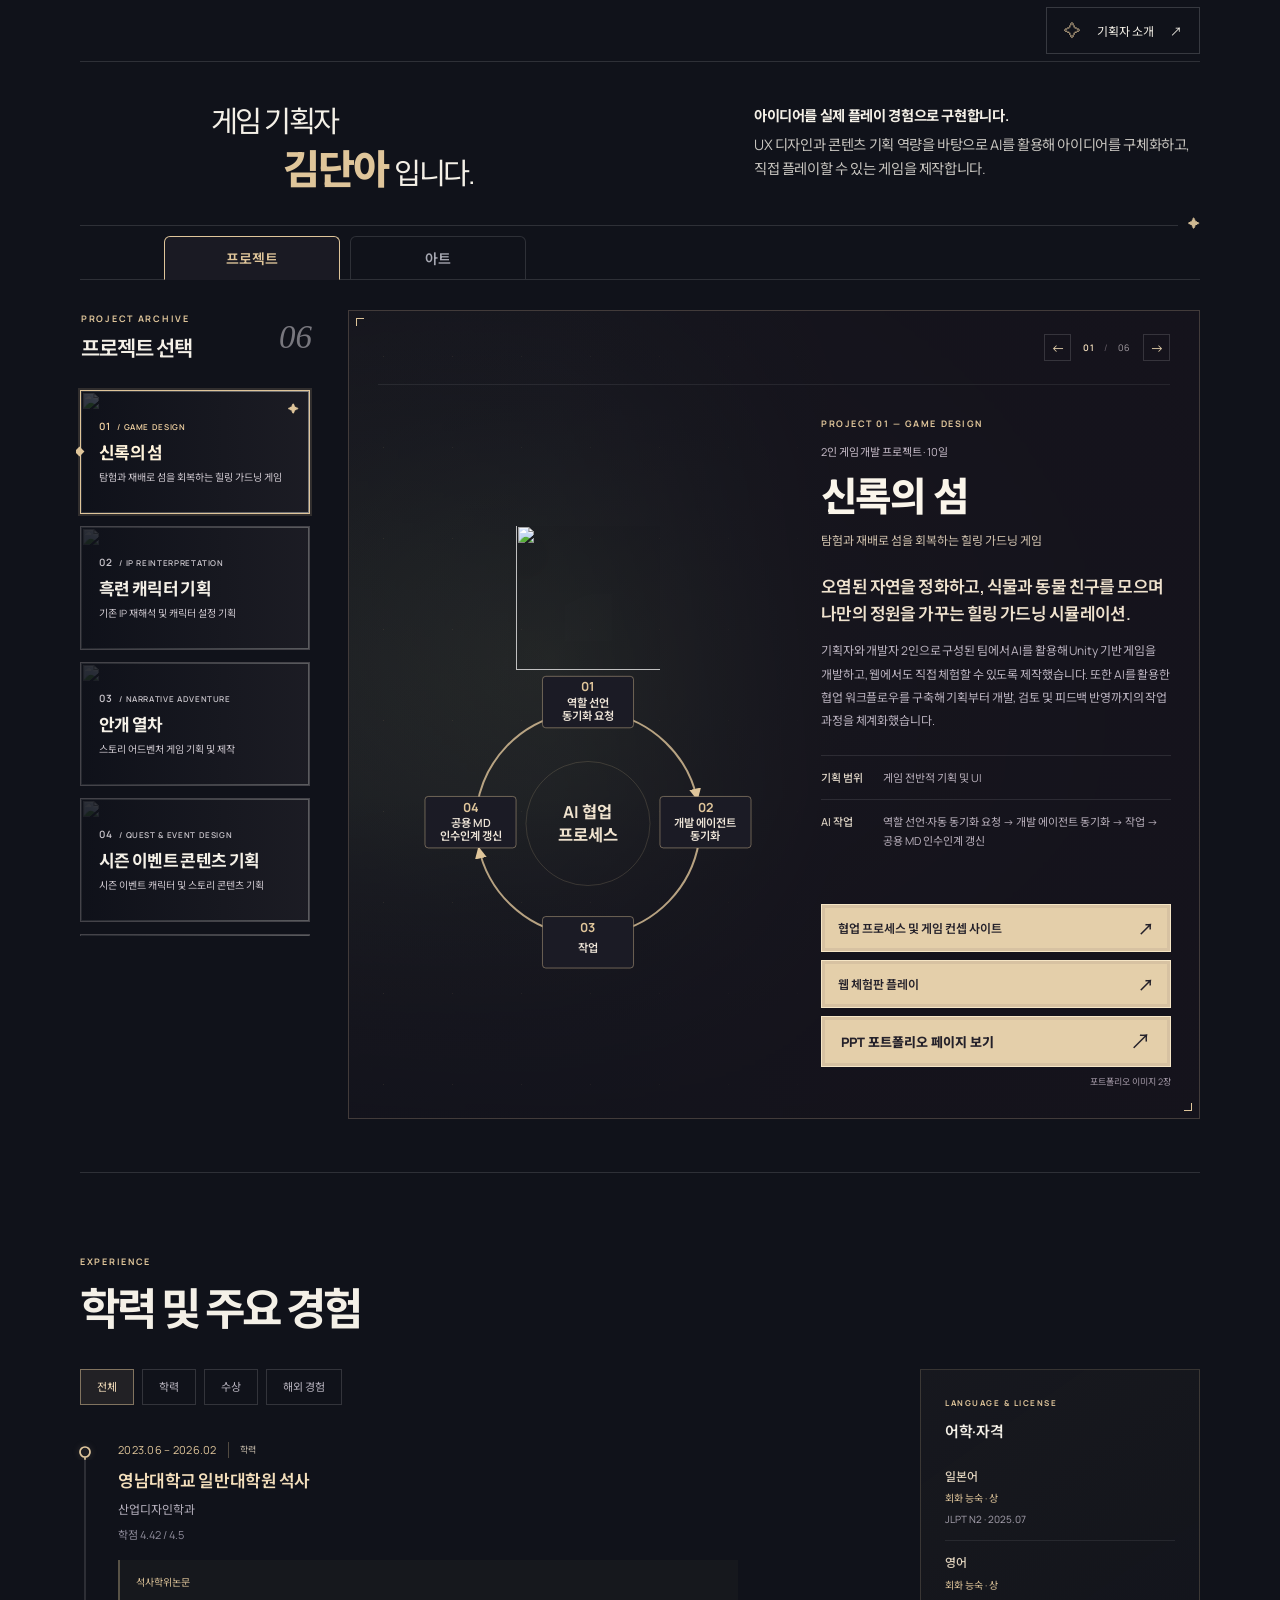
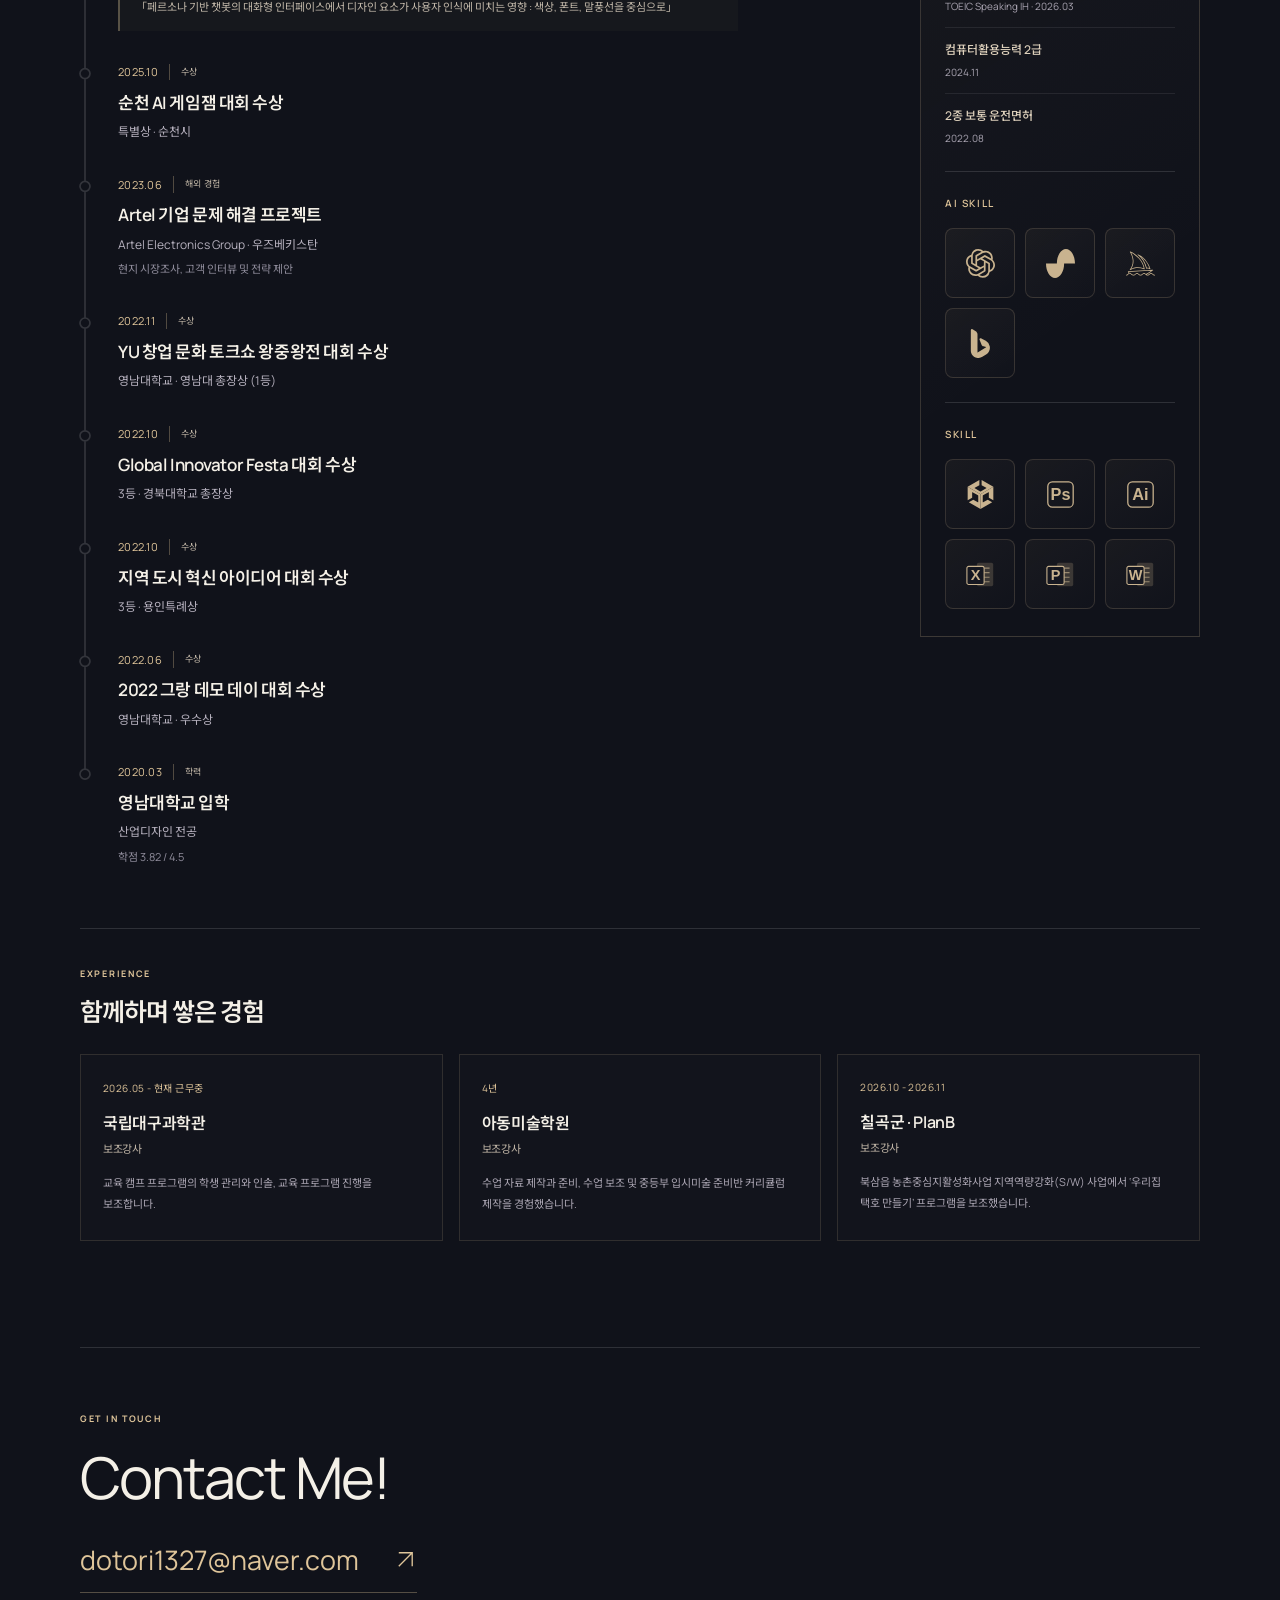
==== index.html @ 37611b97 "Remove current illustrations 27 and 33" ====
<!doctype html>
<html lang="ko">
<head>
  <meta charset="utf-8">
  <meta name="viewport" content="width=device-width, initial-scale=1">
  <meta name="theme-color" content="#10121a">
  <meta name="description" content="아이디어를 실제 플레이 경험으로 구현합니다. UX 디자인과 콘텐츠 기획 역량을 바탕으로 AI를 활용해 아이디어를 구체화하고, 직접 플레이할 수 있는 게임을 제작합니다.">
  <title>김단아 · 게임 기획자 포트폴리오</title>
  <link rel="stylesheet" href="style.css?v=20261102-r151">
  <link rel="stylesheet" href="start.css?v=20261121-intro-cleanup">
  <link rel="stylesheet" href="portfolio-pages.css?v=20261102-r152">
  <script src="projects.js?v=20261124-collab-concept-label" defer></script>
  <script src="layout-core.js?v=20261121-intro-cleanup" defer></script>
  <script defer src="https://cloud.umami.is/script.js" data-website-id="6491b98f-eac5-47f5-8e5c-f50f919a721c"></script>
  <script src="app.js?v=20261124-four-step-sync-r2" defer></script>
  <style>
/* A brief greeting; the portfolio remains available without a start step. */
.portfolio-greeting {
  position: fixed;
  inset: 0;
  z-index: 100;
  display: grid;
  place-items: center;
  padding: 24px;
  color: #f4eee3;
  background: radial-gradient(ellipse at center, #262029 0%, #0d1019 70%);
  pointer-events: none;
  animation: greeting-dismiss 900ms ease-in-out both;
}
.portfolio-greeting p {
  margin: 0;
  text-align: center;
  font-size: clamp(25px, 4.2vw, 56px);
  line-height: 1.5;
  letter-spacing: -.055em;
  animation: greeting-arrive 180ms ease-out both;
}
.portfolio-greeting strong { color: var(--gold, #ddc298); font-weight: 800; }
.portfolio-greeting .greeting-role { display: block; font-size: .65em; }
@keyframes greeting-arrive {
  from { opacity: 0; transform: translateY(6px); }
  to { opacity: 1; transform: translateY(0); }
}
@keyframes greeting-dismiss {
  0%, 65% { opacity: 1; visibility: visible; }
  100% { opacity: 0; visibility: hidden; }
}
@media (prefers-reduced-motion: reduce) {
  .portfolio-greeting { display: none; }
}

/* Journey: scoped timeline below the project selection. */
.journey{padding:82px 0 72px;border-top:1px solid var(--line);margin-top:28px;scroll-margin-top:28px}
.journey-heading{display:flex;align-items:flex-end;justify-content:space-between;gap:24px;margin-bottom:32px}
.journey-heading h2{font-size:clamp(30px,3.5vw,44px);letter-spacing:-.06em;line-height:1.3;margin:12px 0 0;font-weight:700}
.journey-heading>p{font-size:12px;line-height:1.9;color:var(--muted);margin:0;word-break:keep-all}
.journey-layout{display:grid;grid-template-columns:minmax(0,1fr) 280px;gap:64px;align-items:start}
.journey-filters{display:flex;flex-wrap:wrap;gap:8px;padding:0;border:0;margin:0 0 35px}
.journey-filters label{position:relative;cursor:pointer;display:flex}
.journey-filters input{position:absolute;opacity:0;width:1px;height:1px}
.journey-filters span{display:block;padding:9px 16px;border:1px solid #ffffff25;color:#b9b5c0;font-size:11px;line-height:1.5;transition:background .2s,border-color .2s}
.journey-filters input:checked+span{color:#f5dfbc;background:#dfc59a15;border-color:#dfc59a80}
.journey-filters input:focus-visible+span{outline:2px solid var(--gold);outline-offset:4px}
.journey-filters label:hover span{border-color:var(--gold)}
.journey-list{list-style:none;margin:0;padding:0 0 0 25px;position:relative}
.journey-list:before,.journey-list:after{content:"";position:absolute;left:4px;top:var(--journey-start,12px);width:2px;pointer-events:none}
.journey-list:before{height:var(--journey-track,calc(100% - 32px));background:#ffffff19}
.journey-list:after{height:var(--journey-progress,0px);max-height:var(--journey-track,100%);background:var(--gold);box-shadow:0 0 10px #dfc59a45}
.journey-list:not(.journey-animated):after{display:none}
.journey-item{position:relative;padding:0 0 31px 13px;margin:0}
.journey-item:before{content:"";position:absolute;left:-25px;top:7px;width:10px;height:10px;border:1px solid #66636b;background:var(--bg);border-radius:50%;box-shadow:0 0 0 5px var(--bg);z-index:1;transition:background .2s,border-color .2s,box-shadow .2s}
.journey-item.is-reached:before{border-color:var(--gold);background:var(--gold);box-shadow:0 0 0 5px var(--bg),0 0 18px #dfc59a55}
.journey-item:last-child{padding-bottom:0}
.journey-meta{display:flex;align-items:center;gap:11px;color:var(--gold);font-size:11px;line-height:1.8;letter-spacing:.025em}
.journey-kind{font-size:9px;border-left:1px solid #dfc59a50;padding-left:11px;color:#c4b9a9;white-space:nowrap}
.journey-item h3{font-size:17px;line-height:1.6;letter-spacing:-.025em;font-weight:600;margin:7px 0 5px;color:var(--paper);word-break:keep-all}
.journey-item p{font-size:12px;line-height:1.9;color:#b6b1be;margin:0;word-break:keep-all}
.journey-item .journey-note{font-size:11px;color:#8f8c9b;margin-top:3px}
.journey:has(input[value="education"]:checked) .journey-item:not([data-kind="education"]),
.journey:has(input[value="award"]:checked) .journey-item:not([data-kind="award"]),
.journey:has(input[value="experience"]:checked) .journey-item:not([data-kind="experience"]){display:none}
.journey-aside{border:1px solid #dfc59a30;background:linear-gradient(145deg,#dfc59a09,transparent 65%);padding:27px 24px}
.journey-aside h3{font-size:15px;font-weight:600;letter-spacing:-.025em;margin:0 0 13px}
.journey-aside p{color:#aaa5b2;font-size:11px;line-height:1.9;word-break:keep-all;margin:0 0 18px}
.journey-aside section+section{border-top:1px solid var(--line);padding-top:24px;margin-top:24px}
.journey-tools{display:flex;flex-wrap:wrap;gap:7px;list-style:none;padding:0;margin:0}
.journey-tools li{font-size:10px;line-height:1.5;border:1px solid #ffffff20;padding:6px 9px;color:#d4c8b7;background:#ffffff03}
.journey-aside .eyebrow{font-size:8px;margin-bottom:12px}
@media(max-width:1100px){.journey-layout{gap:32px;grid-template-columns:minmax(0,1fr) 240px}.journey-aside{padding:24px 20px}}
@media(max-width:780px){.journey{padding:48px 0;margin-top:20px}.journey-heading{display:block;margin-bottom:25px}.journey-heading>p{margin-top:15px;font-size:11px}.journey-layout{grid-template-columns:1fr;gap:35px}.journey-filters{gap:6px;margin-bottom:30px}.journey-filters span{padding:8px 11px;font-size:10px}.journey-item{padding-bottom:28px;padding-left:8px}.journey-item h3{font-size:15px}.journey-meta{font-size:10px}.journey-item p{font-size:11px}.journey-aside{padding:24px}.journey-heading h2{font-size:32px}}
.journey-qualifications{margin:0}
.journey-qualifications>div{padding:12px 0;border-bottom:1px solid #ffffff14}
.journey-qualifications>div:last-child{border-bottom:0;padding-bottom:0}
.journey-qualifications dt{font-size:12px;font-weight:500;color:#ded1bc;line-height:1.7}
.journey-qualifications dd{margin:4px 0 0;color:#aaa5b2;font-size:10px;line-height:1.7}

/* A single SVG rail carries both the line and milestone rings. */
.journey-list::before,.journey-list::after,.journey-item::before{display:none}
.journey-rail{position:absolute;left:-3px;top:0;width:16px;overflow:visible;pointer-events:none}
.journey-rail path{fill:none;stroke-width:1.7;stroke-linecap:round;stroke-linejoin:round}
.journey-rail .rail-track{stroke:#ffffff25}
.journey-rail .rail-fill{stroke:var(--gold);filter:drop-shadow(0 0 3px #dfc59a45)}
.journey-item h3{transition:color .25s}
.journey-item.is-reached h3{color:#f4dfbc}
.journey-item .journey-thesis{margin-top:14px;padding:13px 16px;border-left:2px solid #dfc59a55;background:#dfc59a07;font-size:11px;line-height:1.9;color:#c0b6a8;max-width:620px}
.journey-thesis>span{display:block;font-size:10px;color:var(--gold);margin-bottom:5px}
.journey-qualifications dt>span{display:block;font-size:10px;color:var(--gold);font-weight:400;margin-top:3px}
.work-experience{border-top:1px solid var(--line);margin-top:60px;padding-top:38px}
.work-experience>header h2{font-size:25px;font-weight:600;letter-spacing:-.04em;margin:12px 0 25px}
.work-experience-grid{display:grid;grid-template-columns:repeat(3,minmax(0,1fr));gap:16px}
.work-experience-grid article{border:1px solid #dfc59a25;background:#ffffff02;padding:25px 22px}
.work-experience-grid .work-period{font-size:10px;color:var(--gold);margin:0 0 15px;letter-spacing:.04em}
.work-experience-grid h3{font-size:16px;margin:0 0 14px;line-height:1.7;font-weight:600;letter-spacing:-.02em}
.work-experience-grid h3>span{display:block;font-size:11px;color:#bfb4a5;font-weight:400;margin-top:3px}
.work-experience-grid article>p:last-child{font-size:11px;color:#aaa5b2;line-height:1.9;word-break:keep-all;margin-bottom:0}
@media(max-width:780px){.work-experience{margin-top:38px;padding-top:30px}.work-experience-grid{grid-template-columns:1fr}.work-experience-grid article{padding:23px}.journey-item .journey-thesis{padding:11px 13px;font-size:10px}}

/* Tool emblems use the portfolio's muted gold palette. */
.journey-aside .tool-section h3{font-size:10px;letter-spacing:.16em;color:var(--gold);font-weight:600;margin:0 0 18px}
.tool-icons{display:grid;grid-template-columns:repeat(3,minmax(0,1fr));gap:10px;list-style:none;margin:0;padding:0}
.tool-icon{position:relative;display:flex;align-items:center;justify-content:center;aspect-ratio:1;min-width:0;border:1px solid #dfc59a2b;background:linear-gradient(145deg,#dfc59a0c,#ffffff02);border-radius:8px;color:#c9b38f;transition:color .2s,border-color .2s,background .2s,transform .2s}
.tool-icon>svg{display:block;width:29px;height:29px;flex:none}
.tool-icon:hover,.tool-icon:focus-visible{color:#f5dfbc;border-color:#dfc59a80;background:#dfc59a12;transform:translateY(-2px)}
.tool-icon:focus-visible{outline:2px solid var(--gold);outline-offset:3px}
.tool-tooltip{position:absolute;bottom:calc(100% + 8px);left:50%;transform:translateX(-50%);padding:6px 9px;border:1px solid #dfc59a45;background:#171922;color:#f5dfbc;font-size:10px;line-height:1.4;white-space:nowrap;opacity:0;visibility:hidden;pointer-events:none;z-index:3;transition:opacity .15s}
.tool-icon:hover .tool-tooltip,.tool-icon:focus-visible .tool-tooltip{opacity:1;visibility:visible}
@media(max-width:780px){.tool-icons{grid-template-columns:repeat(6,minmax(0,1fr));gap:8px}.tool-icon>svg{width:26px;height:26px}}
@media(max-width:420px){.tool-icons{grid-template-columns:repeat(3,minmax(0,1fr))}.tool-icon{aspect-ratio:auto;min-height:58px}}
@media(prefers-reduced-motion:reduce){.tool-icon{transition:none}.tool-icon:hover,.tool-icon:focus-visible{transform:none}}

.topbar {
  height: 62px;
  justify-content: flex-end;
}

.designer-intro {
  grid-template-columns: repeat(2, minmax(0, 1fr));
  align-items: start;
  gap: 54px clamp(20px, 2.5vw, 35px);
  margin-block: 10px;
  padding-inline: 0;
}

.dana-concept {
  grid-column: 1;
  grid-row: 1;
  align-self: center;
  min-width: 0;
  margin-inline-start: 24%;
}

.dana-final {
  margin: 0;
  font-size: clamp(29px, 3.15vw, 42px);
  font-weight: 400;
  line-height: 1.2;
  letter-spacing: -.055em;
}

.dana-final .dana-role,
.dana-final .dana-ending {
  font-size: .73em;
}

.dana-final .dana-role {
  display: block;
}

.dana-final .dana-name-line {
  display: block;
  margin: .14em 0 0 1.8em;
  white-space: nowrap;
}

.dana-final strong {
  margin-inline-end: .16em;
  color: var(--gold);
  font-weight: 800;
}

.dana-story {
  grid-column: 2;
  grid-row: 1;
  min-width: 0;
  margin-inline-start: 18%;
}

.dana-paragraph {
  font-size: clamp(13px, 1.12vw, 15px);
  line-height: 1.63;
  letter-spacing: -.025em;
  word-break: keep-all;
  overflow-wrap: break-word;
}

.dana-story .dana-sentence {
  margin: 0;
  color: rgba(244, 240, 231, .8);
}

@media (max-width: 780px) {
  .topbar { height: 64px; }
  .designer-intro { grid-template-columns: minmax(0, 1fr); row-gap: 22px; }
  .dana-concept { margin-inline: 5%; }
  .dana-final .dana-name-line { margin-inline-start: 1.45em; }
  .dana-story { grid-column: 1; grid-row: 2; margin-inline: 5%; padding-top: 0; }
}



.dana-story .dana-lead { margin-bottom: 6px; color: var(--paper); font-weight: 700; }

.contact-section{margin-top:34px;padding:64px 0 70px;border-top:1px solid var(--line)}
.contact-section h2{font-family:'Manrope',sans-serif;font-size:clamp(34px,4.5vw,64px);font-weight:400;letter-spacing:-.035em;line-height:1.3;margin:15px 0 25px}
.contact-email{display:inline-flex;align-items:center;gap:35px;max-width:100%;color:var(--gold);font-family:'Manrope',sans-serif;font-size:clamp(17px,2.1vw,27px);line-height:1.5;padding:0 0 12px;border-bottom:1px solid #dfc59a55;transition:color .2s,border-color .2s}
.contact-email>span{overflow-wrap:anywhere}
.contact-email svg{flex:none;width:23px;height:23px;fill:none;stroke:currentColor;stroke-width:1.4;transition:transform .2s}
.contact-email:hover{color:#fff0d0;border-color:#dfc59a}
.contact-email:hover svg{transform:translate(3px,-3px)}
@media(max-width:780px){.contact-section{padding:44px 0 50px;margin-top:24px}.contact-section h2{margin-bottom:21px}.contact-email{gap:20px}.contact-email svg{width:20px;height:20px}}
@media(prefers-reduced-motion:reduce){.contact-email,.contact-email svg{transition:none}.contact-email:hover svg{transform:none}}

</style>
  <style>
.portfolio-view-tabs {
  position: relative;
  display: flex;
  align-items: flex-end;
  gap: 10px;
  padding-inline: clamp(0px, 6.6vw, 84px);
  border-bottom: 1px solid var(--line);
}
.portfolio-view-tabs button {
  min-width: clamp(104px, 15vw, 176px);
  min-height: 44px;
  margin-bottom: -1px;
  padding: 10px 20px;
  border: 1px solid var(--line);
  border-radius: 6px 6px 0 0;
  background: #10121a;
  color: var(--muted);
  font-size: 14px;
  font-weight: 600;
}
.portfolio-view-tabs button:hover { color: var(--paper); border-color: #dfc59a80; }
.portfolio-view-tabs button[aria-selected="true"] {
  background: #1a1a23;
  border-color: var(--gold);
  border-bottom-color: #1a1a23;
  color: var(--gold);
}
#art-view[hidden], #project-view[hidden] { display: none; }
.portfolio-art-view { padding: 28px 0 25px; }
.portfolio-art-heading { display: flex; flex-wrap: wrap; gap: 8px 18px; align-items: flex-end; justify-content: space-between; margin: 0 0 20px; }
.portfolio-art-heading h2 { font-size: clamp(22px, 2.5vw, 32px); margin: 7px 0 0; letter-spacing: -.04em; }
.portfolio-art-heading p { margin: 0; color: var(--muted); font-size: 12px; }
.portfolio-art-heading .portfolio-art-note { margin-top: 8px; }
.portfolio-art-grid { display: grid; grid-template-columns: repeat(4, minmax(0, 1fr)); gap: 14px; }
.portfolio-art-item { display: grid; gap: 0; min-width: 0; padding: 0; background: transparent; border: 1px solid var(--line); text-align: left; }
.portfolio-art-item:hover { border-color: var(--gold); }
.portfolio-art-item img { display: block; width: 100%; aspect-ratio: 4 / 5; object-fit: contain; mask: var(--art-mask, none) center / contain no-repeat; }
.portfolio-art-item > span { display: flex; background: #181921; justify-content: space-between; padding: 11px 14px; font-size: 13px; }
.portfolio-art-item > span span { color: var(--gold); }
#portfolio-art-dialog { box-sizing: border-box; width: min(980px, calc(100% - 32px)); max-height: 92dvh; padding: 16px; margin: auto; border: 1px solid var(--gold); background: var(--bg); color: var(--paper); }
#portfolio-art-dialog::backdrop { background: #080910d9; }
#portfolio-art-dialog header { display: flex; justify-content: space-between; align-items: center; gap: 12px; margin-bottom: 12px; }
#portfolio-art-dialog h2 { margin: 0; font-size: 18px; }
#portfolio-art-dialog button { border: 1px solid var(--line); background: transparent; width: 44px; height: 44px; }
#portfolio-art-dialog img { display: block; width: 100%; max-height: 73dvh; object-fit: contain; mask: var(--art-mask, none) center / contain no-repeat; }
#portfolio-art-dialog.art-dialog-tall { padding: 0; }
#portfolio-art-dialog.art-dialog-tall header { position: sticky; top: 0; margin: 0; padding: 8px 16px; background: var(--bg); }
#portfolio-art-dialog.art-dialog-tall img { max-height: none; height: auto; }
@media (min-width: 641px) and (max-width: 900px) {
  .portfolio-art-grid { grid-template-columns: repeat(3, minmax(0, 1fr)); }
}
@media (max-width: 640px) {
  .portfolio-view-tabs { padding-inline: 0; }
  .portfolio-art-grid { grid-template-columns: repeat(2, minmax(0, 1fr)); gap: 10px; }
}
  </style>
</head>
<body>
  <div class="portfolio-greeting" aria-hidden="true"><p><span class="greeting-role">게임 기획자</span><strong>김단아</strong>입니다.</p></div>
  <a class="skip" href="#project-title">프로젝트 소개로 바로가기</a>
  <div class="shell">
    <header class="topbar">
      <div class="header-actions"><button class="profile-button" id="open-profile"><span class="profile-icon" aria-hidden="true">✧</span> 기획자 소개 <span aria-hidden="true">↗</span></button></div>
    </header>
    <main id="portfolio-main">
      <section class="designer-intro" aria-labelledby="designer-intro-title">
        <div class="dana-concept">
          <h1 class="dana-final" id="designer-intro-title" tabindex="-1">
            <span class="dana-role">게임 기획자</span>
            <span class="dana-name-line"><strong>김단아</strong><span class="dana-ending">입니다.</span></span>
          </h1>
        </div>
        <div class="dana-story" aria-label="기획자로서의 소개">
          <div class="dana-paragraph">
            <p class="dana-sentence dana-lead">아이디어를 실제 플레이 경험으로 구현합니다.</p>
            <p class="dana-sentence">UX 디자인과 콘텐츠 기획 역량을 바탕으로 AI를 활용해 아이디어를 구체화하고, 직접 플레이할 수 있는 게임을 제작합니다.</p>
          </div>
        </div>
      </section>

      <div class="portfolio-view-tabs" role="tablist" aria-label="포트폴리오 작업">
        <button type="button" role="tab" id="project-view-tab" aria-controls="project-view" aria-selected="true">프로젝트</button>
        <button type="button" role="tab" id="art-view-tab" aria-controls="art-view" aria-selected="false" tabindex="-1">아트</button>
      </div>
      <div id="project-view" role="tabpanel" aria-labelledby="project-view-tab">
      <section class="selection-screen" aria-labelledby="archive-heading">
      <aside class="archive" aria-labelledby="archive-heading">
        <div class="archive-heading"><div><span class="eyebrow">PROJECT ARCHIVE</span><h2 id="archive-heading">프로젝트 선택</h2></div><span class="archive-count">06</span></div>
        <div class="project-list" id="project-list" role="group" aria-label="프로젝트 6개"></div>
      </aside>
      <section class="stage" aria-labelledby="project-title">
        <div class="stage-background" id="stage-background" aria-hidden="true"></div>
        <div class="stage-grid" aria-hidden="true"></div>
        <div class="stage-top"><div class="project-pagination"><button id="previous-project" aria-label="이전 프로젝트">←</button><span><strong id="current-number">01</strong> <b>/</b> 06</span><button id="next-project" aria-label="다음 프로젝트">→</button></div></div>
        <div id="project-display" class="project-display"></div>
      </section>
      </section>

      </div>
      <section class="portfolio-art-view" id="art-view" role="tabpanel" aria-labelledby="art-view-tab" hidden>
        <header class="portfolio-art-heading">
          <div><span class="eyebrow">ART GALLERY</span><h2>아트 갤러리</h2><p class="portfolio-art-note">아트 갤러리에 수록된 작품은 AI를 사용하지 않고 제작했습니다.</p></div>
        </header>
        <div class="portfolio-art-grid">
          <button type="button" class="portfolio-art-item" aria-haspopup="dialog" data-full="assets/art-gallery/03.webp">
            <img src="assets/art-gallery/03-thumb.webp" alt="" loading="lazy" decoding="async">
            <span>일러스트 01 <span aria-hidden="true">↗</span></span>
          </button>
          <button type="button" class="portfolio-art-item" aria-haspopup="dialog" data-full="assets/art-gallery/05.webp">
            <img src="assets/art-gallery/05-thumb.webp" alt="" loading="lazy" decoding="async">
            <span>일러스트 02 <span aria-hidden="true">↗</span></span>
          </button>
          <button type="button" class="portfolio-art-item" aria-haspopup="dialog" data-full="assets/art-gallery/11.webp">
            <img src="assets/art-gallery/11-thumb.webp" alt="" loading="lazy" decoding="async">
            <span>일러스트 03 <span aria-hidden="true">↗</span></span>
          </button>
          <button type="button" class="portfolio-art-item" aria-haspopup="dialog" data-full="assets/art-gallery/06.webp">
            <img src="assets/art-gallery/06-thumb.webp" alt="" loading="lazy" decoding="async">
            <span>일러스트 04 <span aria-hidden="true">↗</span></span>
          </button>
          <button type="button" class="portfolio-art-item" aria-haspopup="dialog" data-full="assets/art-gallery/49.webp">
            <img src="assets/art-gallery/49-thumb.webp" alt="" loading="lazy" decoding="async">
            <span>일러스트 05 <span aria-hidden="true">↗</span></span>
          </button>
          <button type="button" class="portfolio-art-item" aria-haspopup="dialog" data-full="assets/art-gallery/55-textless.svg">
            <img src="assets/art-gallery/55-thumb-textless.svg" alt="" loading="lazy" decoding="async">
            <span>일러스트 06 <span aria-hidden="true">↗</span></span>
          </button>
          <button type="button" class="portfolio-art-item" aria-haspopup="dialog" data-full="assets/art-gallery/68.webp">
            <img src="assets/art-gallery/68-thumb.webp" alt="" loading="lazy" decoding="async">
            <span>일러스트 07 <span aria-hidden="true">↗</span></span>
          </button>
          <button type="button" class="portfolio-art-item" aria-haspopup="dialog" data-full="assets/art-gallery/satisfied-duck.webp">
            <img src="assets/art-gallery/satisfied-duck-thumb.webp" alt="" loading="lazy" decoding="async">
            <span>일러스트 08 <span aria-hidden="true">↗</span></span>
          </button>
          <button type="button" class="portfolio-art-item" aria-haspopup="dialog" data-full="assets/art-gallery/02.webp">
            <img src="assets/art-gallery/02-thumb.webp" alt="" loading="lazy" decoding="async">
            <span>일러스트 09 <span aria-hidden="true">↗</span></span>
          </button>
          <button type="button" class="portfolio-art-item" aria-haspopup="dialog" data-full="assets/art-gallery/09.webp">
            <img src="assets/art-gallery/09-thumb.webp" alt="" loading="lazy" decoding="async">
            <span>일러스트 10 <span aria-hidden="true">↗</span></span>
          </button>
          <button type="button" class="portfolio-art-item" aria-haspopup="dialog" data-full="assets/art-gallery/29.webp">
            <img src="assets/art-gallery/29-thumb.webp" alt="" loading="lazy" decoding="async">
            <span>일러스트 11 <span aria-hidden="true">↗</span></span>
          </button>
          <button type="button" class="portfolio-art-item" aria-haspopup="dialog" data-full="assets/art-gallery/85.webp">
            <img src="assets/art-gallery/85-thumb.webp" alt="" loading="lazy" decoding="async">
            <span>일러스트 12 <span aria-hidden="true">↗</span></span>
          </button>
          <button type="button" class="portfolio-art-item" aria-haspopup="dialog" data-full="assets/art-gallery/23.webp" style="--art-mask: url(assets/art-gallery/23-mask.png)">
            <img src="assets/art-gallery/23-thumb.webp" alt="" loading="lazy" decoding="async">
            <span>일러스트 13 <span aria-hidden="true">↗</span></span>
          </button>
          <button type="button" class="portfolio-art-item" aria-haspopup="dialog" data-full="assets/art-gallery/28.webp" style="--art-mask: url(assets/art-gallery/28-mask.png)">
            <img src="assets/art-gallery/28-thumb.webp" alt="" loading="lazy" decoding="async">
            <span>일러스트 14 <span aria-hidden="true">↗</span></span>
          </button>
          <button type="button" class="portfolio-art-item" aria-haspopup="dialog" data-full="assets/art-gallery/25.webp" style="--art-mask: url(assets/art-gallery/25-mask.png)">
            <img src="assets/art-gallery/25-thumb.webp" alt="" loading="lazy" decoding="async">
            <span>일러스트 15 <span aria-hidden="true">↗</span></span>
          </button>
          <button type="button" class="portfolio-art-item" aria-haspopup="dialog" data-full="assets/art-gallery/01.webp">
            <img src="assets/art-gallery/01-thumb.webp" alt="" loading="lazy" decoding="async">
            <span>일러스트 16 <span aria-hidden="true">↗</span></span>
          </button>
          <button type="button" class="portfolio-art-item" aria-haspopup="dialog" data-full="assets/art-gallery/46.webp">
            <img src="assets/art-gallery/46-thumb.webp" alt="" loading="lazy" decoding="async">
            <span>일러스트 17 <span aria-hidden="true">↗</span></span>
          </button>
          <button type="button" class="portfolio-art-item" aria-haspopup="dialog" data-full="assets/art-gallery/47.webp" style="--art-mask: url(assets/art-gallery/47-mask.png)">
            <img src="assets/art-gallery/47-thumb.webp" alt="" loading="lazy" decoding="async">
            <span>일러스트 18 <span aria-hidden="true">↗</span></span>
          </button>
          <button type="button" class="portfolio-art-item" aria-haspopup="dialog" data-full="assets/art-gallery/94.webp">
            <img src="assets/art-gallery/94-thumb.webp" alt="" loading="lazy" decoding="async">
            <span>일러스트 19 <span aria-hidden="true">↗</span></span>
          </button>
          <button type="button" class="portfolio-art-item" aria-haspopup="dialog" data-full="assets/art-gallery/15.webp" style="--art-mask: url(assets/art-gallery/15-mask.png)">
            <img src="assets/art-gallery/15-thumb.webp" alt="" loading="lazy" decoding="async">
            <span>일러스트 20 <span aria-hidden="true">↗</span></span>
          </button>
          <button type="button" class="portfolio-art-item" aria-haspopup="dialog" data-full="assets/art-gallery/21.webp">
            <img src="assets/art-gallery/21-thumb.webp" alt="" loading="lazy" decoding="async">
            <span>일러스트 21 <span aria-hidden="true">↗</span></span>
          </button>
          <button type="button" class="portfolio-art-item" aria-haspopup="dialog" data-full="assets/art-gallery/36.webp" style="--art-mask: url(assets/art-gallery/36-mask.png?v=textless)">
            <img src="assets/art-gallery/36-thumb.webp" alt="" loading="lazy" decoding="async">
            <span>일러스트 22 <span aria-hidden="true">↗</span></span>
          </button>
          <button type="button" class="portfolio-art-item" aria-haspopup="dialog" data-full="assets/art-gallery/37.webp" style="--art-mask: url(assets/art-gallery/37-mask.png?v=textless)">
            <img src="assets/art-gallery/37-thumb.webp" alt="" loading="lazy" decoding="async">
            <span>일러스트 23 <span aria-hidden="true">↗</span></span>
          </button>
          <button type="button" class="portfolio-art-item" aria-haspopup="dialog" data-full="assets/art-gallery/38.webp" style="--art-mask: url(assets/art-gallery/38-mask.png?v=textless)">
            <img src="assets/art-gallery/38-thumb.webp" alt="" loading="lazy" decoding="async">
            <span>일러스트 24 <span aria-hidden="true">↗</span></span>
          </button>
          <button type="button" class="portfolio-art-item" aria-haspopup="dialog" data-full="assets/art-gallery/52.webp" style="--art-mask: url(assets/art-gallery/52-mask.png)" data-tall="true">
            <img src="assets/art-gallery/52-thumb.webp" alt="" loading="lazy" decoding="async">
            <span>일러스트 25 <span aria-hidden="true">↗</span></span>
          </button>
          <button type="button" class="portfolio-art-item" aria-haspopup="dialog" data-full="assets/art-gallery/57.webp">
            <img src="assets/art-gallery/57-thumb.webp" alt="" loading="lazy" decoding="async">
            <span>일러스트 26 <span aria-hidden="true">↗</span></span>
          </button>
          <button type="button" class="portfolio-art-item" aria-haspopup="dialog" data-full="assets/art-gallery/64.webp">
            <img src="assets/art-gallery/64-thumb.webp" alt="" loading="lazy" decoding="async">
            <span>일러스트 27 <span aria-hidden="true">↗</span></span>
          </button>
          <button type="button" class="portfolio-art-item" aria-haspopup="dialog" data-full="assets/art-gallery/79.webp" data-tall="true">
            <img src="assets/art-gallery/79-thumb.webp" alt="" loading="lazy" decoding="async">
            <span>일러스트 28 <span aria-hidden="true">↗</span></span>
          </button>
          <button type="button" class="portfolio-art-item" aria-haspopup="dialog" data-full="assets/art-gallery/80.webp">
            <img src="assets/art-gallery/80-thumb.webp" alt="" loading="lazy" decoding="async">
            <span>일러스트 29 <span aria-hidden="true">↗</span></span>
          </button>
          <button type="button" class="portfolio-art-item" aria-haspopup="dialog" data-full="assets/art-gallery/83.webp" style="--art-mask: url(assets/art-gallery/83-mask.png)">
            <img src="assets/art-gallery/83-thumb.webp" alt="" loading="lazy" decoding="async">
            <span>일러스트 30 <span aria-hidden="true">↗</span></span>
          </button>
          <button type="button" class="portfolio-art-item" aria-haspopup="dialog" data-full="assets/art-gallery/92.webp">
            <img src="assets/art-gallery/92-thumb.webp" alt="" loading="lazy" decoding="async">
            <span>일러스트 31 <span aria-hidden="true">↗</span></span>
          </button>
          <button type="button" class="portfolio-art-item" aria-haspopup="dialog" data-full="assets/art-gallery/60.webp">
            <img src="assets/art-gallery/60-thumb.webp" alt="" loading="lazy" decoding="async">
            <span>일러스트 32 <span aria-hidden="true">↗</span></span>
          </button>
          <button type="button" class="portfolio-art-item" aria-haspopup="dialog" data-full="assets/art-gallery/87.webp" style="--art-mask: url(assets/art-gallery/87-mask.png)">
            <img src="assets/art-gallery/87-thumb.webp" alt="" loading="lazy" decoding="async">
            <span>일러스트 33 <span aria-hidden="true">↗</span></span>
          </button>
          <button type="button" class="portfolio-art-item" aria-haspopup="dialog" data-full="assets/art-gallery/18.webp">
            <img src="assets/art-gallery/18-thumb.webp" alt="" loading="lazy" decoding="async">
            <span>일러스트 34 <span aria-hidden="true">↗</span></span>
          </button>
        </div>
      </section>
      <dialog id="portfolio-art-dialog" aria-labelledby="portfolio-art-title">
        <header><h2 id="portfolio-art-title"></h2><button type="button" aria-label="그림 닫기">✕</button></header>
        <img alt="">
      </dialog>
      <section class="journey" id="journey" aria-labelledby="journey-title">
        <header class="journey-heading">
          <div><span class="eyebrow">EXPERIENCE</span><h2 id="journey-title">학력 및 주요 경험</h2></div>
        </header>
        <div class="journey-layout">
          <div>
            <fieldset class="journey-filters" aria-label="이력 분류">
              <label><input type="radio" name="journey-filter" value="all" checked><span>전체</span></label>
              <label><input type="radio" name="journey-filter" value="education"><span>학력</span></label>
              <label><input type="radio" name="journey-filter" value="award"><span>수상</span></label>
              <label><input type="radio" name="journey-filter" value="experience"><span>해외 경험</span></label>
            </fieldset>
            <ol class="journey-list" aria-label="학력과 활동 이력">
              <li class="journey-item" data-kind="education"><div class="journey-meta"><span>2023.06 – 2026.02</span><span class="journey-kind">학력</span></div><h3>영남대학교 일반대학원 석사</h3><p>산업디자인학과</p><p class="journey-note">학점 4.42 / 4.5</p><p class="journey-thesis"><span>석사학위논문</span>「페르소나 기반 챗봇의 대화형 인터페이스에서 디자인 요소가 사용자 인식에 미치는 영향 : 색상, 폰트, 말풍선을 중심으로」</p></li>
              <li class="journey-item" data-kind="award"><div class="journey-meta"><span>2025.10</span><span class="journey-kind">수상</span></div><h3>순천 AI 게임잼 대회 수상</h3><p>특별상 · 순천시</p></li>
              <li class="journey-item" data-kind="experience"><div class="journey-meta"><span>2023.06</span><span class="journey-kind">해외 경험</span></div><h3>Artel 기업 문제 해결 프로젝트</h3><p>Artel Electronics Group · 우즈베키스탄</p><p class="journey-note">현지 시장조사, 고객 인터뷰 및 전략 제안</p></li>
              <li class="journey-item" data-kind="award"><div class="journey-meta"><span>2022.11</span><span class="journey-kind">수상</span></div><h3>YU 창업 문화 토크쇼 왕중왕전 대회 수상</h3><p>영남대학교 · 영남대 총장상 (1등)</p></li>
              <li class="journey-item" data-kind="award"><div class="journey-meta"><span>2022.10</span><span class="journey-kind">수상</span></div><h3>Global Innovator Festa 대회 수상</h3><p>3등 · 경북대학교 총장상</p></li>
              <li class="journey-item" data-kind="award"><div class="journey-meta"><span>2022.10</span><span class="journey-kind">수상</span></div><h3>지역 도시 혁신 아이디어 대회 수상</h3><p>3등 · 용인특례상</p></li>
              <li class="journey-item" data-kind="award"><div class="journey-meta"><span>2022.06</span><span class="journey-kind">수상</span></div><h3>2022 그랑 데모 데이 대회 수상</h3><p>영남대학교 · 우수상</p></li>
              <li class="journey-item" data-kind="education"><div class="journey-meta"><span>2020.03</span><span class="journey-kind">학력</span></div><h3>영남대학교 입학</h3><p>산업디자인 전공</p><p class="journey-note">학점 3.82 / 4.5</p></li>
            </ol>
          </div>
          <aside class="journey-aside" aria-label="어학·자격 및 활용 도구">
            <section><span class="eyebrow">LANGUAGE &amp; LICENSE</span><h3>어학·자격</h3><dl class="journey-qualifications"><div><dt>일본어 <span>회화 능숙 · 상</span></dt><dd>JLPT N2 · 2025.07</dd></div><div><dt>영어 <span>회화 능숙 · 상</span></dt><dd>TOEIC Speaking IH · 2026.03</dd></div><div><dt>컴퓨터활용능력 2급</dt><dd>2024.11</dd></div><div><dt>2종 보통 운전면허</dt><dd>2022.08</dd></div></dl></section>
            <section class="tool-section" aria-labelledby="ai-skill-title"><h3 id="ai-skill-title">AI SKILL</h3><ul class="tool-icons" aria-label="AI 활용 도구"><li class="tool-icon" tabindex="0" aria-label="ChatGPT" data-tool="ChatGPT"><svg aria-hidden="true" focusable="false" fill="currentColor" fill-rule="evenodd" height="1em" style="flex:none;line-height:1" viewBox="0 0 24 24" width="1em" xmlns="http://www.w3.org/2000/svg"><title>OpenAI</title><path fill="currentColor" d="M9.205 8.658v-2.26c0-.19.072-.333.238-.428l4.543-2.616c.619-.357 1.356-.523 2.117-.523 2.854 0 4.662 2.212 4.662 4.566 0 .167 0 .357-.024.547l-4.71-2.759a.797.797 0 00-.856 0l-5.97 3.473zm10.609 8.8V12.06c0-.333-.143-.57-.429-.737l-5.97-3.473 1.95-1.118a.433.433 0 01.476 0l4.543 2.617c1.309.76 2.189 2.378 2.189 3.948 0 1.808-1.07 3.473-2.76 4.163zM7.802 12.703l-1.95-1.142c-.167-.095-.239-.238-.239-.428V5.899c0-2.545 1.95-4.472 4.591-4.472 1 0 1.927.333 2.712.928L8.23 5.067c-.285.166-.428.404-.428.737v6.898zM12 15.128l-2.795-1.57v-3.33L12 8.658l2.795 1.57v3.33L12 15.128zm1.796 7.23c-1 0-1.927-.332-2.712-.927l4.686-2.712c.285-.166.428-.404.428-.737v-6.898l1.974 1.142c.167.095.238.238.238.428v5.233c0 2.545-1.974 4.472-4.614 4.472zm-5.637-5.303l-4.544-2.617c-1.308-.761-2.188-2.378-2.188-3.948A4.482 4.482 0 014.21 6.327v5.423c0 .333.143.571.428.738l5.947 3.449-1.95 1.118a.432.432 0 01-.476 0zm-.262 3.9c-2.688 0-4.662-2.021-4.662-4.519 0-.19.024-.38.047-.57l4.686 2.71c.286.167.571.167.856 0l5.97-3.448v2.26c0 .19-.07.333-.237.428l-4.543 2.616c-.619.357-1.356.523-2.117.523zm5.899 2.83a5.947 5.947 0 005.827-4.756C22.287 18.339 24 15.84 24 13.296c0-1.665-.713-3.282-1.998-4.448.119-.5.19-.999.19-1.498 0-3.401-2.759-5.947-5.946-5.947-.642 0-1.26.095-1.88.31A5.962 5.962 0 0010.205 0a5.947 5.947 0 00-5.827 4.757C1.713 5.447 0 7.945 0 10.49c0 1.666.713 3.283 1.998 4.448-.119.5-.19 1-.19 1.499 0 3.401 2.759 5.946 5.946 5.946.642 0 1.26-.095 1.88-.309a5.96 5.96 0 004.162 1.713z"></path></svg><span class="tool-tooltip" aria-hidden="true">ChatGPT</span></li><li class="tool-icon" tabindex="0" aria-label="Suno" data-tool="Suno"><svg aria-hidden="true" focusable="false" fill="currentColor" fill-rule="evenodd" height="1em" style="flex:none;line-height:1" viewBox="0 0 24 24" width="1em" xmlns="http://www.w3.org/2000/svg"><title>Suno</title><path fill="currentColor" d="M16.5 0C20.642 0 24 5.373 24 12h-9c0 6.627-3.358 12-7.5 12C3.358 24 0 18.627 0 12h9c0-6.627 3.358-12 7.5-12z"></path></svg><span class="tool-tooltip" aria-hidden="true">Suno</span></li><li class="tool-icon" tabindex="0" aria-label="Midjourney" data-tool="Midjourney"><svg aria-hidden="true" focusable="false" fill="currentColor" fill-rule="evenodd" height="1em" style="flex:none;line-height:1" viewBox="0 0 24 24" width="1em" xmlns="http://www.w3.org/2000/svg"><title>Midjourney</title><path fill="currentColor" d="M22.369 17.676c-1.387 1.259-3.17 2.378-5.332 3.417.044.03.086.057.13.083l.018.01.019.012c.216.123.42.184.641.184.222 0 .426-.061.642-.184l.018-.011.019-.011c.14-.084.266-.178.492-.366l.178-.148c.279-.232.426-.342.625-.456.304-.174.612-.266.949-.266.337 0 .645.092.949.266l.023.014c.188.109.334.219.602.442l.178.148c.221.184.346.278.483.36l.028.017.018.01c.21.12.407.181.62.185h.022a.31.31 0 110 .618c-.337 0-.645-.092-.95-.266a3.137 3.137 0 01-.09-.054l-.022-.014-.022-.013-.02-.014a5.356 5.356 0 01-.49-.377l-.159-.132a3.836 3.836 0 00-.483-.36l-.027-.017-.019-.01a1.256 1.256 0 00-.641-.185c-.222 0-.426.061-.641.184l-.02.011-.018.011c-.14.084-.266.178-.492.366l-.158.132a5.125 5.125 0 01-.51.39l-.022.014-.022.014-.09.054a1.868 1.868 0 01-.95.266c-.337 0-.644-.092-.949-.266a3.137 3.137 0 01-.09-.054l-.022-.014-.022-.013-.026-.017a4.881 4.881 0 01-.425-.325.308.308 0 01-.12-.1l-.098-.081a3.836 3.836 0 00-.483-.36l-.027-.017-.019-.01a1.256 1.256 0 00-.641-.185c-.222 0-.426.061-.642.184l-.018.011-.019.011c-.14.084-.266.178-.492.366l-.158.132a5.125 5.125 0 01-.51.39l-.023.014-.022.014-.09.054A1.868 1.868 0 0112 22c-.337 0-.645-.092-.949-.266a3.137 3.137 0 01-.09-.054l-.022-.014-.022-.013-.021-.014a5.356 5.356 0 01-.49-.377l-.158-.132a3.836 3.836 0 00-.483-.36l-.028-.017-.018-.01a1.256 1.256 0 00-.642-.185c-.221 0-.425.061-.641.184l-.019.011-.018.011c-.141.084-.266.178-.492.366l-.158.132a5.125 5.125 0 01-.511.39l-.022.014-.022.014-.09.054a1.868 1.868 0 01-.986.264c-.746-.09-1.319-.38-1.89-.866l-.035-.03c-.047-.041-.118-.106-.192-.174l-.196-.181-.107-.1-.011-.01a1.531 1.531 0 00-.336-.253.313.313 0 00-.095-.03h-.005c-.119.022-.238.059-.361.11a.308.308 0 01-.077.061l-.008.005a.309.309 0 01-.126.034 5.66 5.66 0 00-.774.518l-.416.324-.055.043a6.542 6.542 0 01-.324.236c-.305.207-.552.315-.8.315a.31.31 0 01-.01-.618h.01c.09 0 .235-.062.438-.198l.04-.027c.077-.054.163-.117.27-.199l.385-.301.06-.047c.268-.206.506-.373.73-.505l-.633-1.21a.309.309 0 01.254-.451l20.287-1.305a.309.309 0 01.228.537zm-1.118.14L2.369 19.03l.423.809c.128-.045.256-.078.388-.1a.31.31 0 01.052-.005c.132 0 .26.032.386.093.153.073.294.179.483.35l.016.015.092.086.144.134.097.089c.065.06.125.114.16.144.485.418.948.658 1.554.736h.011a1.25 1.25 0 00.6-.172l.021-.011.019-.011.018-.011c.141-.084.266-.178.492-.366l.178-.148c.279-.232.426-.342.625-.456.305-.174.612-.266.95-.266.336 0 .644.092.948.266l.023.014c.188.109.335.219.603.442l.177.148c.222.184.346.278.484.36l.027.017.019.01c.215.124.42.185.641.185.222 0 .426-.061.641-.184l.019-.011.018-.011c.141-.084.267-.178.493-.366l.177-.148c.28-.232.427-.342.626-.456.304-.174.612-.266.949-.266.337 0 .644.092.949.266l.025.015c.187.109.334.22.603.443 1.867-.878 3.448-1.811 4.73-2.832l.02-.016zM3.653 2.026C6.073 3.06 8.69 4.941 10.8 7.258c2.46 2.7 4.109 5.828 4.637 9.149a.31.31 0 01-.421.335c-2.348-.945-4.54-1.258-6.59-1.02-1.739.2-3.337.792-4.816 1.703-.294.182-.62-.182-.405-.454 1.856-2.355 2.581-4.99 2.343-7.794-.195-2.292-1.031-4.61-2.284-6.709a.31.31 0 01.388-.442zM10.04 4.45c1.778.543 3.892 2.102 5.782 4.243 1.984 2.248 3.552 4.934 4.347 7.582a.31.31 0 01-.401.38l-.022-.01-.386-.154a10.594 10.594 0 00-.291-.112l-.016-.006c-.68-.247-1.199-.291-1.944-.101a.31.31 0 01-.375-.218C15.378 11.123 13.073 7.276 9.775 5c-.291-.201-.072-.653.266-.55zM4.273 2.996l.008.015c1.028 1.94 1.708 4.031 1.885 6.113.213 2.513-.31 4.906-1.673 7.092l-.02.031.003-.001c1.198-.581 2.47-.969 3.825-1.132l.055-.006c1.981-.23 4.083.029 6.309.837l.066.025-.007-.039c-.593-2.95-2.108-5.737-4.31-8.179l-.07-.078c-1.785-1.96-3.944-3.6-6.014-4.65l-.057-.028zm7.92 3.238l.048.048c2.237 2.295 3.885 5.431 4.974 9.191l.038.132.022-.004c.71-.133 1.284-.063 1.963.18l.027.01.066.024.046.018-.025-.073c-.811-2.307-2.208-4.62-3.936-6.594l-.058-.065c-1.02-1.155-2.103-2.132-3.15-2.856l-.015-.011z"></path></svg><span class="tool-tooltip" aria-hidden="true">Midjourney</span></li><li class="tool-icon" tabindex="0" aria-label="Bing" data-tool="Bing"><svg aria-hidden="true" focusable="false" fill="currentColor" fill-rule="evenodd" height="1em" style="flex:none;line-height:1" viewBox="0 0 24 24" width="1em" xmlns="http://www.w3.org/2000/svg"><title>Bing</title><path fill="currentColor" d="M4.842.005a.966.966 0 01.604.142l2.62 1.813c.369.256.492.352.637.496.471.47.752 1.09.797 1.765l.008.847.003 1.441.004 13.002.144-.094 7.015-4.353.015.003.029.01c-.398-.17-.893-.339-1.655-.566l-.484-.146c-.584-.18-.71-.238-.921-.38a2.009 2.009 0 01-.37-.312 2.172 2.172 0 01-.41-.592L11.32 9.063c-.166-.444-.166-.49-.156-.63a.92.92 0 01.806-.864l.094-.01c.044-.005.22.023.29.044l.052.021c.06.026.16.075.313.154l3.63 1.908a6.626 6.626 0 013.292 4.531c.194.99.159 2.037-.102 3.012-.216.805-.639 1.694-1.054 2.213l-.08.099-.047.05c-.01.01-.013.01-.01.002l.043-.074-.072.114c-.011.031-.233.28-.38.425l-.17.161c-.22.202-.431.36-.832.62L13.544 23c-.941.6-1.86.912-2.913.992-.23.018-.854.008-1.074-.017a6.31 6.31 0 01-1.658-.412c-1.854-.738-3.223-2.288-3.705-4.195a8.077 8.077 0 01-.121-.57l-.046-.325a1.123 1.123 0 01-.014-.168l-.006-.029L4 11.617 4.01.866a.981.981 0 01.007-.111.943.943 0 01.825-.75z"></path></svg><span class="tool-tooltip" aria-hidden="true">Bing</span></li></ul></section>
            <section class="tool-section" aria-labelledby="skill-title"><h3 id="skill-title">SKILL</h3><ul class="tool-icons" aria-label="제작 및 문서 도구"><li class="tool-icon" tabindex="0" aria-label="Unity" data-tool="Unity"><svg aria-hidden="true" focusable="false" xmlns="http://www.w3.org/2000/svg" viewBox="0 0 128 128"><path fill="currentColor" d="m63.991 128 51.702-29.855-19.817-11.461-20.26 11.704a1.151 1.151 0 0 1-1.125-.009 1.145 1.145 0 0 1-.568-.975V69.608c0-.819.424-1.56 1.133-1.968L99.13 53.737a1.119 1.119 0 0 1 1.124.009c.352.195.572.564.576.966V78.11l19.83 11.454V29.855L63.99 62.566Zm0 0"/><path fill="currentColor" d="m52.397 98.401-20.27-11.718-19.832 11.46L63.991 128V62.566L7.34 29.854V89.56l19.825-11.45V54.714c.009-.401.225-.77.572-.966a1.13 1.13 0 0 1 1.13-.009L52.953 67.64a2.275 2.275 0 0 1 1.133 1.97v27.8a1.156 1.156 0 0 1-.565.98 1.131 1.131 0 0 1-1.124.012"/><path fill="currentColor" d="M68.959 0v22.9L89.22 34.597c.348.203.555.576.555.984 0 .403-.212.772-.555.975L65.137 50.468a2.302 2.302 0 0 1-2.27 0L38.791 36.556a1.122 1.122 0 0 1-.56-.975 1.127 1.127 0 0 1 .56-.984L59.048 22.9V0L7.339 29.855l56.652 32.711 56.665-32.71Zm0 0"/></svg>
<span class="tool-tooltip" aria-hidden="true">Unity</span></li><li class="tool-icon" tabindex="0" aria-label="Photoshop" data-tool="Photoshop"><svg viewBox="0 0 32 32" aria-hidden="true"><rect x="2" y="2" width="28" height="28" rx="5" fill="none" stroke="currentColor" stroke-width="1.4"/><text x="16" y="22" text-anchor="middle" fill="currentColor" font-family="Arial,sans-serif" font-weight="600" font-size="18">Ps</text></svg><span class="tool-tooltip" aria-hidden="true">Photoshop</span></li><li class="tool-icon" tabindex="0" aria-label="Illustrator" data-tool="Illustrator"><svg viewBox="0 0 32 32" aria-hidden="true"><rect x="2" y="2" width="28" height="28" rx="5" fill="none" stroke="currentColor" stroke-width="1.4"/><text x="16" y="22" text-anchor="middle" fill="currentColor" font-family="Arial,sans-serif" font-weight="600" font-size="18">Ai</text></svg><span class="tool-tooltip" aria-hidden="true">Illustrator</span></li><li class="tool-icon" tabindex="0" aria-label="Excel" data-tool="Excel"><svg viewBox="0 0 32 32" aria-hidden="true"><rect x="12" y="3" width="18" height="26" rx="2" fill="currentColor" opacity=".22"/><path d="M17 9h9M17 14h9M17 19h9M17 24h9" stroke="currentColor" stroke-width="1.3" opacity=".65"/><rect x="1" y="7" width="19" height="20" rx="2" fill="#151720" stroke="currentColor" stroke-width="1.2"/><text x="10.5" y="22" text-anchor="middle" fill="currentColor" font-family="Arial,sans-serif" font-size="16" font-weight="700">X</text></svg><span class="tool-tooltip" aria-hidden="true">Excel</span></li><li class="tool-icon" tabindex="0" aria-label="PowerPoint" data-tool="PowerPoint"><svg viewBox="0 0 32 32" aria-hidden="true"><rect x="12" y="3" width="18" height="26" rx="2" fill="currentColor" opacity=".22"/><path d="M17 9h9M17 14h9M17 19h9M17 24h9" stroke="currentColor" stroke-width="1.3" opacity=".65"/><rect x="1" y="7" width="19" height="20" rx="2" fill="#151720" stroke="currentColor" stroke-width="1.2"/><text x="10.5" y="22" text-anchor="middle" fill="currentColor" font-family="Arial,sans-serif" font-size="16" font-weight="700">P</text></svg><span class="tool-tooltip" aria-hidden="true">PowerPoint</span></li><li class="tool-icon" tabindex="0" aria-label="Word" data-tool="Word"><svg viewBox="0 0 32 32" aria-hidden="true"><rect x="12" y="3" width="18" height="26" rx="2" fill="currentColor" opacity=".22"/><path d="M17 9h9M17 14h9M17 19h9M17 24h9" stroke="currentColor" stroke-width="1.3" opacity=".65"/><rect x="1" y="7" width="19" height="20" rx="2" fill="#151720" stroke="currentColor" stroke-width="1.2"/><text x="10.5" y="22" text-anchor="middle" fill="currentColor" font-family="Arial,sans-serif" font-size="16" font-weight="700">W</text></svg><span class="tool-tooltip" aria-hidden="true">Word</span></li></ul></section>
          </aside>
        </div>

        <section class="work-experience" aria-labelledby="work-experience-title">
          <header><span class="eyebrow">EXPERIENCE</span><h2 id="work-experience-title">함께하며 쌓은 경험</h2></header>
          <div class="work-experience-grid">
            <article><p class="work-period">2026.05 - 현재 근무중</p><h3>국립대구과학관 <span>보조강사</span></h3><p>교육 캠프 프로그램의 학생 관리와 인솔, 교육 프로그램 진행을 보조합니다.</p></article>
            <article><p class="work-period">4년</p><h3>아동미술학원 <span>보조강사</span></h3><p>수업 자료 제작과 준비, 수업 보조 및 중등부 입시미술 준비반 커리큘럼 제작을 경험했습니다.</p></article>
            <article><p class="work-period">2026.10 - 2026.11</p><h3>칠곡군 · PlanB <span>보조강사</span></h3><p>북삼읍 농촌중심지활성화사업 지역역량강화(S/W) 사업에서 ‘우리집 택호 만들기’ 프로그램을 보조했습니다.</p></article>
          </div>
        </section>
      </section>
      <section class="contact-section" id="contact" aria-labelledby="contact-title">
        <span class="eyebrow">GET IN TOUCH</span>
        <h2 id="contact-title">Contact Me!</h2>
        <a class="contact-email" href="mailto:dotori1327@naver.com"><span>dotori1327@naver.com</span><svg viewBox="0 0 24 24" aria-hidden="true"><path d="M5 19 19 5M5 5h14v14"/></svg></a>
      </section>
    </main>
  </div>
  <dialog id="detail-dialog" class="gallery-dialog" aria-labelledby="dialog-title"><header class="gallery-header"><div><span class="eyebrow">PORTFOLIO PAGES</span><h2 id="dialog-title"></h2><p id="gallery-summary"></p></div><div class="gallery-tools"><button class="dialog-close" id="close-detail" aria-label="포트폴리오 이미지 닫기">✕</button></div></header><div id="detail-content" class="gallery-pages"></div></dialog>
  <dialog id="profile-dialog" aria-labelledby="profile-title">
    <button class="dialog-close" id="close-profile" aria-label="기획자 소개 닫기">✕</button>
    <span class="eyebrow">ABOUT THE DESIGNER</span>
    <h2 id="profile-title">김단아<span>게임 기획자 포트폴리오</span></h2>
    <p class="profile-lead">기획에서 구현까지,<br>아이디어를 플레이로 만드는 게임 기획자</p>
    <p>UX 디자인을 전공하며 사용자 경험을 연구하고, 이를 기반으로 게임의 콘텐츠와 플레이 흐름을 설계합니다.</p>
    <p>AI 게임잼과 개인 게임 제작 프로젝트를 통해 생성형 AI를 기획, 에셋 제작, 프로토타이핑 및 게임 구현에 활용해 왔습니다.</p>
    <p>기획 의도와 핵심 재미는 직접 설계하고, AI를 활용해 제작 과정의 효율을 높이며, 결과물을 지속적으로 검증하고 개선합니다.</p>
    <p>디자인과 기획의 경계를 넘어 아이디어를 실제 플레이 가능한 콘텐츠로 구현하는 게임 기획자를 지향합니다.</p>
    <div class="profile-fields"><span>GAME DESIGN</span><span>GENERATIVE AI</span><span>UX DESIGN</span></div>
  </dialog>
  <noscript><p class="noscript">프로젝트 선택 기능은 자바스크립트가 필요합니다.</p></noscript>
<script>
/* Reveal the connected rail with one shared vertical scroll frontier. */
(()=>{
  const section=document.querySelector('#journey'),list=section?.querySelector('.journey-list');
  if(!list)return;
  const items=[...list.querySelectorAll('.journey-item')],ns='http://www.w3.org/2000/svg';
  const svg=document.createElementNS(ns,'svg'),track=document.createElementNS(ns,'path'),fill=document.createElementNS(ns,'path');
  svg.classList.add('journey-rail');svg.setAttribute('aria-hidden','true');
  const defs=document.createElementNS(ns,'defs'),clip=document.createElementNS(ns,'clipPath'),reveal=document.createElementNS(ns,'rect');
  clip.id='journey-rail-reveal';clip.setAttribute('clipPathUnits','userSpaceOnUse');
  reveal.setAttribute('x','-16');reveal.setAttribute('y','0');reveal.setAttribute('width','48');reveal.setAttribute('height','0');
  clip.append(reveal);defs.append(clip);
  track.classList.add('rail-track');fill.classList.add('rail-fill');
  fill.setAttribute('clip-path','url(#journey-rail-reveal)');svg.append(defs,track,fill);list.prepend(svg);
  const reduced=matchMedia('(prefers-reduced-motion: reduce)');
  let dots=[],total=0,current=0,frame=0,lastTime=0,dirty=true;
  function measure(){
    const top=list.getBoundingClientRect().top;
    dots=items.filter(el=>el.getClientRects().length).map(el=>({el,y:el.getBoundingClientRect().top-top+12}));
    let d='';
    dots.forEach((dot,i)=>{
      const y=dot.y,r=5;
      d+='M8 '+(y-r)+' A5 5 0 1 1 8 '+(y+r)+' A5 5 0 1 1 8 '+(y-r)+' ';
      if(i<dots.length-1){
        const next=dots[i+1].y-r;
        d+='M8 '+(y+r)+' V'+next+' ';
      }
    });
    track.setAttribute('d',d);fill.setAttribute('d',d);
    svg.setAttribute('height',Math.max(1,(dots.at(-1)?.y||0)+6));
    total=(dots.at(-1)?.y||0)+6;
    current=Math.min(current,total);dirty=false;
  }
  function draw(time){
    frame=0;if(dirty)measure();if(!dots.length)return;
    const top=list.getBoundingClientRect().top;
    const cursor=innerHeight*.5-top;
    const target=Math.max(0,Math.min(total,cursor));
    const dt=lastTime?Math.min(48,time-lastTime):16;lastTime=time;
    current=reduced.matches?target:current+(target-current)*(1-Math.exp(-dt/95));
    if(Math.abs(target-current)<.08)current=target;
    reveal.setAttribute('height',String(current));
    items.forEach(el=>el.classList.remove('is-reached'));
    dots.forEach(dot=>{dot.el.classList.toggle('is-reached',current>=dot.y+5);});
    if(current!==target)frame=requestAnimationFrame(draw);else lastTime=0;
  }
  function schedule(){if(!frame)frame=requestAnimationFrame(draw);}
  function layout(){dirty=true;schedule();}
  addEventListener('scroll',schedule,{passive:true});addEventListener('resize',layout,{passive:true});
  addEventListener('pageshow',layout);section.addEventListener('change',layout);
  new ResizeObserver(layout).observe(list);document.fonts?.ready.then(layout);
  reduced.addEventListener('change',schedule);schedule();
})();
</script>

</body>
</html>
---- style.css ----
@import url('https://fonts.googleapis.com/css2?family=Noto+Sans+KR:wght@400;500;600;700;800;900&family=Manrope:wght@400;500;600;700;800&display=swap');
:root{color-scheme:dark;--bg:#10121a;--paper:#f4f0e7;--muted:#a6a7b1;--gold:#dfc59a;--line:#ffffff20;--accent:#e6bb7e;font-family:'Manrope','Noto Sans KR',sans-serif;font-synthesis:none}*{box-sizing:border-box}body{margin:0;background:var(--bg);color:var(--paper)}button,a{-webkit-tap-highlight-color:transparent}button{font:inherit;color:inherit;cursor:pointer}a{color:inherit;text-decoration:none}button:focus-visible,a:focus-visible,[tabindex]:focus-visible{outline:2px solid var(--gold);outline-offset:5px}button:disabled{cursor:default}button{border:0}button:focus:not(:focus-visible){outline:none}.shell{max-width:1920px;margin:auto;min-height:100svh;padding:0 42px;display:flex;flex-direction:column}.topbar{height:98px;flex-shrink:0;display:flex;align-items:center;justify-content:space-between;border-bottom:1px solid var(--line);gap:20px}.brand{display:flex;align-items:center;gap:14px}.brand-mark{height:43px;width:38px;font-family:Georgia,serif;font-size:41px;font-style:italic;position:relative;line-height:1;color:var(--gold)}.brand-mark>span{position:absolute;right:-4px;top:-4px;font-size:21px}.brand strong{display:block;font-size:19px;font-weight:700;letter-spacing:.08em}.brand small{display:block;margin-top:5px;color:var(--muted);font-size:9px;letter-spacing:.19em;font-weight:600}.header-caption{font-size:12px;color:#b1afb9;letter-spacing:.025em}.profile-button{background:transparent;border:1px solid #ffffff2a;padding:11px 17px;display:flex;gap:16px;align-items:center;font-size:12px}.profile-icon{color:var(--gold);font-size:17px}.profile-button:hover{background:#ffffff0c}.selection-screen{display:grid;grid-template-columns:270px minmax(0,1fr);gap:30px;flex:1;min-height:0;padding-top:30px;padding-bottom:25px}.archive{min-height:0;display:flex;flex-direction:column;padding-bottom:4px}.eyebrow{display:block;font-size:9px;letter-spacing:.19em;font-weight:700;color:var(--gold)}.archive-heading{display:flex;justify-content:space-between;align-items:center;padding:2px 8px 24px 1px}.archive h1{font-size:21px;font-weight:600;letter-spacing:-.045em;margin:7px 0 0}.archive-count{font-size:33px;font-weight:400;color:#78777e;font-family:Georgia,serif;font-style:italic}.project-list{position:relative;height:calc(100svh - 310px);min-height:260px;max-height:760px;overflow-y:auto;overflow-x:hidden;padding:4px 10px 4px 4px;margin-left:-4px;scrollbar-width:thin;scrollbar-color:#c7af86 #ffffff09;overscroll-behavior:contain;scroll-behavior:smooth}.project-list::-webkit-scrollbar{width:3px}.project-list::-webkit-scrollbar-track{background:#ffffff09}.project-list::-webkit-scrollbar-thumb{background:#c7af86}.project-card{width:100%;height:116px;position:relative;display:block;text-align:left;background:#25242b;margin-bottom:12px;padding:17px 18px;isolation:isolate;border:1px solid #ffffff24;transition:border-color .2s,filter .2s;overflow:visible}.card-image{position:absolute;inset:0;overflow:hidden;z-index:-2}.card-image img{width:100%;height:100%;object-fit:cover;object-position:center 42%;filter:saturate(.65) brightness(.68);transition:filter .25s,transform .4s}.project-card:after{content:'';position:absolute;inset:0;background:linear-gradient(90deg,#090c15c7,#090c1555);z-index:-1}.project-card:hover .card-image img{filter:saturate(.95) brightness(.88);transform:scale(1.04)}.project-card.active{border:1px solid var(--gold);box-shadow:0 0 0 2px #dfc59a28}.project-card.active .card-image img{filter:saturate(.9) brightness(.9)}.project-card.active:before{content:'';position:absolute;left:-5px;top:calc(50% - 4px);width:7px;height:7px;transform:rotate(45deg);background:var(--gold);z-index:2}.card-label{display:flex;align-items:center;gap:7px;font-size:8px;color:#c9c5cb;letter-spacing:.08em;font-weight:600}.active .card-label{color:#f4d4a3}.card-label b{font-weight:600;font-size:10px}.card-title{display:block;margin-top:9px;line-height:1.25;font-size:17px;letter-spacing:-.04em;font-weight:700}.card-subtitle{display:block;margin-top:6px;font-size:10px;color:#d1cbd2;font-weight:400}.card-check{position:absolute;right:10px;top:10px;color:var(--gold);font-size:11px;display:none}.active .card-check{display:block}.archive-bottom{display:flex;justify-content:space-between;padding:18px 8px 0 0;color:#959198;font-size:8px;letter-spacing:.16em}.archive-bottom>span:last-child{color:var(--gold);font-size:15px;line-height:1}.stage{min-width:0;min-height:650px;border:1px solid #dfc59a35;position:relative;isolation:isolate;overflow:hidden;background:#181721;display:flex;flex-direction:column}.stage:before,.stage:after{content:'';position:absolute;width:7px;height:7px;border:1px solid var(--gold);z-index:4;pointer-events:none}.stage:before{top:7px;left:7px;border-width:1px 0 0 1px}.stage:after{bottom:7px;right:7px;border-width:0 1px 1px 0}.stage-background{position:absolute;inset:0;z-index:-3;background-position:32% center;background-size:cover;transition:background-image .35s;opacity:.64;filter:saturate(.72)}.stage-background:after{content:'';position:absolute;inset:0;background:linear-gradient(90deg,#11121d08 0%,#14132032 24%,#14121cde 57%,#14121cf5 100%),linear-gradient(0deg,#10121ce8,transparent 40%,#10121c66)}.stage-grid{position:absolute;inset:0;z-index:-2;background-image:radial-gradient(#f6d39077 .7px,transparent .7px);background-size:69px 91px;opacity:.2;mask-image:linear-gradient(90deg,#000,transparent 65%);pointer-events:none}.stage-top{height:74px;display:flex;align-items:center;justify-content:space-between;margin:0 29px;border-bottom:1px solid #ffffff13;gap:12px}.stage-location{font-size:8px;letter-spacing:.18em;font-weight:600;color:#d8cfbf;display:flex;align-items:center;gap:8px}.stage-location i{width:4px;height:4px;background:var(--gold);transform:rotate(45deg)}.project-pagination{display:flex;align-items:center;gap:12px;font-size:9px;letter-spacing:.13em;color:#a8a1a7}.project-pagination strong{color:#f7e1be;font-weight:600}.project-pagination b{font-weight:400;margin:0 6px;color:#6a626b}.project-pagination button{width:27px;height:27px;display:grid;place-items:center;background:transparent;border:1px solid #ffffff24;color:#e3cfab;font-size:14px}.project-pagination button:hover{background:#dfc59a22}.project-display{position:relative;display:grid;grid-template-columns:minmax(220px,1fr) minmax(350px,43%);flex:1;padding:28px 36px 30px 28px;gap:22px;align-items:center}.hero-art{position:relative;height:100%;min-height:370px;display:flex;align-items:center;justify-content:center;pointer-events:none}.hero-art:before{content:'';position:absolute;width:330px;height:330px;max-width:100%;border:1px solid #e6c38e32;border-radius:50%;box-shadow:0 0 70px #a05a5b13,inset 0 0 70px #a05a5b13;transform:rotate(-23deg)}.art-orbit{position:absolute;width:290px;height:290px;max-width:90%;border:1px solid #dfc59a19;border-radius:50%;transform:rotate(25deg) scaleX(.74);}.hero-character{position:absolute;width:min(110%,425px);height:87%;max-height:450px;object-fit:contain;filter:drop-shadow(0 22px 35px #0007);animation:art-appear .6s both;z-index:1}.hero-character.halloween{height:auto;top:17%;width:120%;max-width:430px;transform:rotate(-7deg);image-rendering:auto}.small-ghost{position:absolute;width:100px;bottom:17%;left:0;transform:rotate(-12deg);filter:drop-shadow(0 8px 15px #0006);z-index:2;animation:art-appear .7s both}.art-caption{position:absolute;bottom:18px;left:4px;right:0;color:#ede2d4b0;display:flex;align-items:center;gap:10px;font-size:9px;letter-spacing:.07em}.art-caption:before{content:'';width:20px;height:1px;background:var(--gold)}.project-roman{position:absolute;left:-4px;top:22px;font-family:Georgia,serif;font-size:84px;color:#ecd5b31b;font-style:italic;letter-spacing:-.07em}.art-spark{position:absolute;right:10%;top:8%;color:#dfc59a;font-size:30px;opacity:.65}.project-info{position:relative;z-index:2;animation:content-appear .35s both;padding-top:4px}.project-type{font-size:9px;font-weight:700;color:var(--gold);letter-spacing:.17em;margin:0 0 13px}.project-source{font-size:11px;letter-spacing:-.01em;color:#c5bac7;margin-bottom:11px}.project-info h2{font-family:'Noto Sans KR',sans-serif;font-size:clamp(32px,3.1vw,53px);font-weight:800;letter-spacing:-.065em;line-height:1.19;margin:0;text-wrap:balance;color:#faf5ea}.title-en{font-size:10px;color:#aea0af;letter-spacing:.2em;margin:14px 0 23px}.project-hook{font-size:17px;font-weight:600;line-height:1.6;letter-spacing:-.035em;margin:0 0 12px;color:#efe2ce;word-break:keep-all}.project-description{color:#bbb3c0;font-size:12px;line-height:1.95;word-break:keep-all;margin:0 0 22px;letter-spacing:-.01em}.info-row{display:grid;grid-template-columns:48px minmax(0,1fr);gap:14px;font-size:11px;line-height:1.75;border-top:1px solid #ffffff1a;padding:12px 0}.info-row strong{color:#e0d6c7;font-weight:500}.info-row span{color:#b9b0bc;word-break:keep-all}.project-tags{display:flex;flex-wrap:wrap;gap:6px;margin:17px 0 24px}.project-tags span{padding:5px 8px;background:#ffffff05;border:1px solid #ffffff1f;font-size:9px;color:#c2b7c3}.detail-button{width:100%;min-height:51px;display:flex;align-items:center;justify-content:space-between;background:#e4cfaa;color:#24212a;border:1px solid #f6e6c6;box-shadow:inset 0 0 0 3px #2b253d12;padding:13px 19px;font-size:13px;font-weight:800;transition:background .2s}.detail-button:hover{background:#f5e5c8}.detail-button span:last-child{font-size:21px;font-weight:400;line-height:1}.preview-note{margin:8px 0 0;text-align:right;font-size:9px;color:#a69ba9}.stage-bottom{display:flex;align-items:center;justify-content:space-between;margin:0 29px;padding:18px 0;border-top:1px solid #ffffff13;gap:12px;font-size:7px;color:#a8a0ab;letter-spacing:.14em}.stage-bottom i{color:var(--gold);font-size:12px;font-style:normal;margin-right:7px}.keyboard-hint{letter-spacing:0;display:flex;align-items:center;gap:4px}.keyboard-hint kbd{font:inherit;color:#bcb0bf;border:1px solid #ffffff22;width:16px;height:16px;display:grid;place-items:center}.site-footer{display:flex;align-items:center;justify-content:space-between;gap:12px;min-height:50px;border-top:1px solid var(--line);font-size:8px;letter-spacing:.13em;color:#777780}.site-footer b{margin:0 7px;font-weight:400;color:#d8c3a3}.site-footer i{font-style:normal;color:var(--gold);margin-left:7px}.skip{position:fixed;top:-100px;left:20px;z-index:100;background:var(--paper);color:var(--bg);padding:12px}.skip:focus{top:12px}.noscript{position:fixed;bottom:5px;background:#000;padding:10px}dialog{background:#171822;color:var(--paper);border:1px solid #dfc59a66;padding:46px;width:min(820px,calc(100% - 36px));max-height:88svh;overscroll-behavior:contain}dialog::backdrop{background:#07080edb;backdrop-filter:blur(9px)}.dialog-close{position:absolute;right:16px;top:15px;width:31px;height:31px;border:1px solid #ffffff2a;background:transparent;color:#d5c6b3}dialog h2{font-size:32px;letter-spacing:-.05em;margin:13px 0 18px}.detail-banner{width:100%;height:215px;object-fit:cover;object-position:center 40%;margin:4px 0 25px}.detail-lead{font-size:17px;line-height:1.75;word-break:keep-all;color:#ead8bc}.detail-section{display:grid;grid-template-columns:100px 1fr;gap:18px;padding:20px 0;border-top:1px solid #ffffff1a}.detail-section h3{font-size:12px;font-weight:500;color:var(--gold);margin:0}.detail-section p{font-size:13px;line-height:1.95;color:#c4bfca;word-break:keep-all;margin:0}.detail-status{padding:17px 20px;background:#ffffff05;color:#a69cab;font-size:11px;line-height:1.85;border-left:2px solid #c8af8c}.detail-flow{display:flex;flex-wrap:wrap;gap:8px;margin:20px 0 25px}.detail-flow span{font-size:11px;color:#dfc59a;border:1px solid #dfc59a40;padding:9px 12px}.detail-flow span:not(:last-child):after{content:' →';margin-left:10px;color:#8c8493}#profile-dialog{max-width:560px;padding:50px}#profile-title span{display:block;font-size:12px;letter-spacing:0;font-weight:400;margin-top:10px;color:#b6acb9}.profile-lead{font-size:27px!important;font-weight:600!important;color:#ecdbbd!important;line-height:1.6!important;letter-spacing:-.04em}#profile-dialog p{font-size:13px;line-height:1.9;color:#b9afbe;word-break:keep-all}.profile-fields{display:flex;flex-wrap:wrap;gap:10px;border-top:1px solid #ffffff20;margin-top:30px;padding-top:22px;color:var(--gold);font-size:9px;letter-spacing:.1em}@keyframes content-appear{from{opacity:0;transform:translateY(9px)}to{opacity:1;transform:translateY(0)}}@keyframes art-appear{from{opacity:0}to{opacity:1}}
@media(min-width:1650px){.selection-screen{grid-template-columns:310px 1fr;gap:40px}.project-card{height:131px}.project-display{padding:40px 65px;grid-template-columns:1fr 43%;gap:55px}.project-description{font-size:14px}.project-hook{font-size:20px}.info-row{font-size:12px}.project-type{font-size:10px}.project-source{font-size:12px}.hero-character.halloween{max-width:540px}.hero-art:before{width:420px;height:420px}.art-orbit{width:370px;height:370px}.project-list{height:calc(100svh - 310px)}}
@media(min-width:1000px) and (max-height:800px){.topbar{height:78px}.selection-screen{padding-top:20px;padding-bottom:18px;gap:24px;grid-template-columns:245px 1fr}.stage{min-height:555px}.stage-top{height:54px}.project-display{padding:20px 28px;grid-template-columns:minmax(180px,1fr) minmax(320px,46%);gap:12px}.project-info h2{font-size:37px}.project-hook{font-size:15px}.title-en{margin:10px 0 17px}.project-description{font-size:11px;line-height:1.8;margin-bottom:14px}.info-row{padding:9px 0;font-size:10px}.project-tags{margin:12px 0 16px}.stage-bottom{padding:13px 0}.project-card{height:104px}.archive-heading{padding-bottom:19px}.project-list{height:calc(100svh - 270px)}.hero-art{min-height:330px}.hero-art:before{width:260px;height:260px}.art-orbit{width:230px;height:230px}.site-footer{min-height:43px}}
@media(max-width:1100px){.shell{padding:0 25px}.header-caption{display:none}.selection-screen{grid-template-columns:220px minmax(0,1fr);gap:20px}.stage{min-height:650px}.project-display{grid-template-columns:minmax(100px,1fr) minmax(280px,57%);padding:25px 25px 25px 16px;gap:12px}.project-card{padding:17px 13px}.card-title{font-size:15px}.stage-top,.stage-bottom{margin-left:20px;margin-right:20px}.hero-character.halloween{width:170%;max-width:360px;top:22%;left:-40%}.hero-art:before{width:230px;height:230px;max-width:180%}.art-orbit{width:200px;height:200px;max-width:180%}.small-ghost{width:76px;left:-24px;bottom:22%}.art-caption{font-size:8px}.project-roman{font-size:60px}.keyboard-hint{display:none}}
@media(max-width:780px){.shell{padding:0 18px;min-height:100svh}.topbar{height:83px}.brand strong{font-size:17px}.brand small{font-size:8px}.brand-mark{font-size:35px;height:36px;width:32px}.profile-button{font-size:11px;padding:9px 11px;gap:9px}.profile-icon{display:none}.selection-screen{display:flex;flex-direction:column;gap:20px;padding-top:24px}.archive-heading{padding-bottom:15px}.archive h1{font-size:18px;margin-top:5px}.archive-count{font-size:28px}.project-list{display:flex;gap:11px;overflow-y:hidden;overflow-x:auto;height:116px;min-height:0;max-height:none;padding:3px 4px 8px;scroll-snap-type:x mandatory;scrollbar-width:thin}.project-card{width:204px;min-width:204px;height:101px;margin:0;scroll-snap-align:start;padding:15px}.card-title{font-size:16px;margin-top:9px}.card-subtitle{font-size:9px}.card-label{font-size:7px}.archive-bottom{padding-top:10px;font-size:7px}.archive-bottom>span:last-child{transform:rotate(-90deg)}.stage{min-height:850px}.stage-top{height:59px;margin:0 20px}.stage-background{background-position:30% 0;background-size:auto 60%;background-repeat:no-repeat;opacity:.75}.stage-background:after{background:linear-gradient(0deg,#15141efc 38%,#15141e22 100%)}.project-display{display:flex;flex-direction:column;align-items:stretch;padding:0 25px 26px;gap:0}.hero-art{height:275px;min-height:275px;margin:0 0 0}.hero-art:before{width:230px;height:230px;max-width:100%;left:calc(50% - 115px)}.art-orbit{width:210px;height:210px;max-width:100%;left:calc(50% - 105px)}.hero-character.halloween{height:239px;width:280px;max-width:100%;left:calc(50% - 140px);top:22px}.hero-character{height:100%;width:100%;max-height:265px;object-position:center;top:0}.small-ghost{width:65px;bottom:28px;left:calc(50% - 146px)}.art-caption{bottom:4px;left:0;font-size:8px}.art-spark{right:8%;top:17%;font-size:24px}.project-roman{top:12px;left:0;font-size:64px}.project-info{padding-top:27px}.project-info h2{font-size:38px;line-height:1.18}.project-type{font-size:8px;margin-bottom:12px}.project-source{font-size:10px}.title-en{margin:11px 0 21px;font-size:8px}.project-hook{font-size:16px}.project-description{font-size:12px;line-height:1.9}.info-row{font-size:11px}.project-tags span{font-size:9px}.detail-button{min-height:50px;font-size:13px}.stage-bottom{margin:0 20px;padding:16px 0;font-size:6px;letter-spacing:.08em}.site-footer{padding:18px 0;min-height:57px;font-size:7px;flex-wrap:wrap;gap:10px}.site-footer>span:nth-child(2){display:none}.detail-section{grid-template-columns:1fr;gap:9px;padding:17px 0}dialog{padding:38px 23px;width:calc(100% - 28px);max-height:90svh}dialog h2{font-size:27px}.detail-banner{height:150px}.detail-lead{font-size:15px}.detail-section p{font-size:12px}#profile-dialog{padding:42px 28px}.detail-flow{gap:6px}.detail-flow span{font-size:10px;padding:7px 9px}}
@media(prefers-reduced-motion:reduce){*,*:before,*:after{animation:none!important;transition:none!important;scroll-behavior:auto!important}}

/* Project selection: clear character foreground, matching the event banner. */
#stage-background[data-project="heukryeon"]::before,#stage-background[data-project="leaf"]::before,#stage-background[data-project="rain"]::before{content:"";position:absolute;inset:0;background:radial-gradient(ellipse at 24% 43%,#67405275 0%,#25202d80 40%,#15141e 80%)}
#stage-background[data-project="leaf"]::before{background:radial-gradient(ellipse at 24% 43%,#526a3b75 0%,#222b2580 40%,#15141e 80%)}
#stage-background[data-project="rain"]::before{background:radial-gradient(ellipse at 24% 43%,#3d586c75 0%,#20263280 40%,#15141e 80%)}
.project-info{position:relative;z-index:3}
.hero-character:not(.halloween){left:45%;top:50%;transform:translate(-50%,-50%);width:145%;height:92%;max-width:400px;max-height:480px;opacity:1;object-fit:contain;object-position:center;filter:drop-shadow(0 20px 24px #0008)}
.hero-character.companion{height:84%;max-width:380px}
.hero-character[src$="/leaf.webp"]{height:auto;aspect-ratio:1;clip-path:inset(1px)}
.hero-character.portrait{height:88%;mask-image:radial-gradient(ellipse 66% 61% at 50% 43%,#000 61%,transparent 98%);-webkit-mask-image:radial-gradient(ellipse 66% 61% at 50% 43%,#000 61%,transparent 98%)}
@media(min-width:781px) and (max-width:1100px){.hero-character:not(.halloween){left:36%;width:156%;max-height:440px}}
@media(max-width:780px){.hero-character:not(.halloween){left:50%;top:0;transform:translateX(-50%);width:100%;height:100%;max-width:100%;max-height:265px}.hero-character.portrait{width:100%;max-width:290px}.hero-character.companion{width:90%}.hero-character[src$="/leaf.webp"]{width:min(90%,265px);height:auto;max-height:265px}}

/* Mirror only Mist Train artwork; keep the text-side shading in place. */
#stage-background[data-project="misttrain"]{background-image:none!important}
#stage-background[data-project="misttrain"]::before{content:"";position:absolute;inset:0;background-image:url("assets/portfolio-20261027/misttrain.webp");background-size:cover;background-position:center;transform:translateX(-26%) scaleX(-1)}
@media(max-width:780px){#stage-background[data-project="misttrain"]::before{inset:0 0 auto;height:360px;background-position:center 40%;transform:scaleX(-1)}}
---- start.css ----
/* R109: 게임 시작 화면 / 페이지 상단 소개 */
body.at-title{overflow:hidden}.title-screen{position:fixed;inset:0;max-width:none;max-height:none;width:100%;height:100%;height:100dvh;margin:0;padding:0;border:0;background:#0d1019;color:#f4eee3;overflow:hidden;isolation:isolate}.title-screen[open]{display:flex;align-items:center;justify-content:center}.title-screen::backdrop{background:#0d1019}.title-scenery{position:absolute;inset:0;z-index:-3;background-image:linear-gradient(90deg,#0b0e17db,#0b0e1799 45%,#0b0e17e8),linear-gradient(0deg,#0d1019f5,transparent 65%,#0d101933),url('assets/misttrain.png');background-size:cover;background-position:center 44%;filter:saturate(.5);transform:scale(1.025)}.title-screen:before{content:'';position:absolute;inset:0;z-index:-2;background:radial-gradient(ellipse at 50% 46%,#cba98612,transparent 55%);pointer-events:none}.title-frame{position:absolute;inset:24px;border:1px solid #ddc29830;pointer-events:none;z-index:-1}.title-frame:before,.title-frame:after{content:'✦';position:absolute;color:#ddc298;left:50%;font-size:13px;line-height:20px;transform:translateX(-50%);background:#11151e;width:48px;text-align:center}.title-frame:before{top:-10px}.title-frame:after{bottom:-10px}.title-top,.title-bottom{position:absolute;left:51px;right:51px;display:flex;justify-content:space-between;align-items:center;font-size:9px;letter-spacing:.17em;color:#b5acaa;gap:16px}.title-top{top:49px}.title-top b{color:var(--gold);font-size:10px;font-weight:400;margin:0 9px}.title-bottom{bottom:48px;font-size:8px;color:#9c9397}.title-center{text-align:center;padding:65px 25px;max-width:900px;width:100%;animation:title-arrive .8s both}.title-emblem{font-family:Georgia,serif;display:block;color:var(--gold);font-size:42px;margin-bottom:18px;line-height:1}.title-eyebrow{color:#dbc5a3;font-size:11px;letter-spacing:.34em;margin:0 0 23px;font-weight:600}.title-center h1{font-size:clamp(32px,4.4vw,65px);font-weight:400;letter-spacing:-.07em;line-height:1.42;margin:0}.title-center h1 strong{font-weight:800;color:#f2dfbd}.title-center #welcome-description{font-size:14px;color:#bdb0b1;line-height:1.9;letter-spacing:.035em;margin:24px 0 35px}.mobile-break{display:none}.start-game{display:inline-flex;align-items:center;justify-content:center;gap:17px;min-width:305px;min-height:59px;padding:15px 28px;background:#dfc9a6;border:1px solid #f2e3c6;color:#23212a;box-shadow:inset 0 0 0 4px #14132115,0 8px 30px #0003;transition:background .2s,transform .2s}.start-game:hover{background:#f2dfbb;transform:translateY(-2px)}.start-game>span{font-size:17px}.start-game>strong{font-size:16px;font-weight:800;letter-spacing:.04em}.start-game>small{font-size:9px;font-weight:800;letter-spacing:.12em;padding-left:17px;border-left:1px solid #24212935}.start-instruction{font-size:9px;color:#b0a3a7;letter-spacing:.025em;margin:17px 0 0}.title-screen button:focus-visible{outline:2px solid #f7e2b9;outline-offset:7px}.header-actions{display:flex;align-items:center;gap:18px}.title-return{padding:8px 0;background:transparent;color:#aaa1ad;font-size:11px}.title-return:hover{color:var(--gold)}#portfolio-main{flex:1}.designer-intro{display:grid;grid-template-columns:1fr 1fr;align-items:center;gap:35px;padding:37px 2px 34px;border-bottom:1px solid #ffffff20;position:relative}.designer-intro:after{content:'✦';position:absolute;color:#cfb993;font-size:12px;right:0;bottom:-7px;background:var(--bg);padding-left:10px}.intro-heading h1{font-size:clamp(24px,2.2vw,34px);font-weight:400;letter-spacing:-.055em;line-height:1.5;margin:13px 0 9px;word-break:keep-all}.intro-heading h1 strong{font-weight:800;color:#eee1ca}.intro-signature{font-size:8px;letter-spacing:.19em;color:#8d8591}.intro-copy{padding-left:20px;border-left:1px solid #ddc29825}.intro-copy .intro-lead{font-size:17px;letter-spacing:-.04em;color:#ded0b9;margin:0 0 10px;line-height:1.6;font-weight:500;word-break:keep-all}.intro-copy>p:not(.intro-lead){font-size:11px;line-height:1.95;color:#a8a1ae;margin:0;word-break:keep-all}.intro-specialties{display:flex;flex-wrap:wrap;gap:17px;margin-top:15px;color:#c2b4a1;font-size:8px;letter-spacing:.08em}.archive h2{font-size:21px;font-weight:600;letter-spacing:-.045em;margin:7px 0 0}.selection-screen{min-height:650px}.project-list{height:550px;min-height:300px;max-height:650px}.portfolio-entered .designer-intro{animation:title-arrive .4s both}.intro-heading h1:focus{outline:none}.project-card.active .card-title{color:#fff3db}@keyframes title-arrive{from{opacity:0;transform:translateY(10px)}to{opacity:1;transform:translateY(0)}}
@media(min-width:1650px){.designer-intro{padding-top:45px;padding-bottom:42px}.intro-copy .intro-lead{font-size:20px}.intro-copy>p:not(.intro-lead){font-size:13px}.project-list{height:650px}.selection-screen{min-height:750px}}
@media(min-width:1000px) and (max-height:800px){.title-emblem{font-size:32px;margin-bottom:14px}.title-eyebrow{margin-bottom:15px;font-size:10px}.title-center h1{font-size:46px}.title-center #welcome-description{margin:17px 0 24px;font-size:12px}.start-game{min-height:53px}.title-top{top:42px}.title-bottom{bottom:40px}.designer-intro{padding-top:28px;padding-bottom:28px}.project-list{height:490px}.selection-screen{min-height:590px}}
@media(max-width:1100px){.designer-intro{gap:24px}.intro-heading h1{font-size:26px}.intro-copy{padding-left:24px}.intro-copy .intro-lead{font-size:15px}.header-actions{gap:13px}}
@media(max-width:780px){.title-frame{inset:15px}.title-top,.title-bottom{left:32px;right:32px;letter-spacing:.11em;font-size:7px}.title-top{top:34px}.title-bottom{bottom:33px;align-items:flex-start;line-height:1.8}.title-bottom>span:last-child{text-align:right;max-width:145px}.title-center{padding:80px 25px}.title-emblem{font-size:35px;margin-bottom:24px}.title-eyebrow{font-size:9px;letter-spacing:.3em;margin-bottom:22px}.title-center h1{font-size:37px;line-height:1.55}.title-center #welcome-description{font-size:12px;line-height:1.95;margin:24px 0 32px}.mobile-break{display:block}.start-game{min-width:266px;min-height:55px;gap:14px;padding:13px 20px}.start-game>strong{font-size:15px}.start-game>small{font-size:8px;padding-left:14px}.start-instruction{font-size:8px;line-height:1.8}.title-return{font-size:10px}.header-actions{gap:12px}.designer-intro{grid-template-columns:1fr;gap:22px;padding:29px 1px}.intro-heading h1{font-size:25px;line-height:1.6;margin:11px 0 5px}.intro-copy{padding-left:0;border-left:0}.intro-copy .intro-lead{font-size:15px;margin-bottom:8px}.intro-copy>p:not(.intro-lead){font-size:11px}.intro-specialties{font-size:7px;gap:16px;margin-top:13px}.intro-signature{font-size:7px}.designer-intro .eyebrow{font-size:8px}.archive h2{font-size:18px;margin-top:5px}.project-list{height:116px;min-height:0;max-height:none}.selection-screen{min-height:0;padding-top:25px}.brand small{font-size:7px;letter-spacing:.14em}.profile-button{gap:6px;padding-left:9px;padding-right:9px;font-size:10px}.header-actions .profile-button>span:last-child{display:none}}
@media(max-height:560px){.title-center{padding:50px 20px}.title-emblem{display:none}.title-eyebrow{margin-bottom:10px}.title-center h1{font-size:30px;line-height:1.35}.title-center #welcome-description{margin:10px 0 17px;font-size:11px}.title-top{top:30px}.title-bottom{bottom:28px}.start-instruction{margin-top:11px;font-size:8px}}
@media(prefers-reduced-motion:reduce){.title-center,.portfolio-entered .designer-intro{animation:none}.start-game{transition:none}}

/* R110: 클릭 없이 한 번 재생되는 자동 시작 연출 */
.auto-title-center{position:relative;height:min(480px,76dvh);padding:0;animation:none;display:grid;place-items:center}.start-scene,.welcome-scene{grid-area:1/1;transition:opacity .35s,transform .45s,filter .4s;width:100%;padding:0 24px}.start-scene{opacity:1;transform:translateY(0);z-index:1}.welcome-scene{opacity:0;visibility:hidden;transform:translateY(16px);pointer-events:none}.auto-title-center .start-game{position:relative;min-width:330px;min-height:70px;gap:19px;overflow:visible}.auto-title-center .start-game strong{font-family:'Manrope',sans-serif;font-size:20px;letter-spacing:.17em;font-weight:800}.auto-title-center .start-game>span{font-size:19px}.auto-title-center .start-game:after{content:'';position:absolute;inset:-1px;border:1px solid #f1debb;opacity:0;pointer-events:none}.auto-title-center .start-instruction{margin-top:22px;color:#bdb0ae;font-size:10px;letter-spacing:.03em}.title-screen[data-phase="pressing"] .start-game{animation:auto-press .33s ease both}.title-screen[data-phase="pressing"] .start-game:after{animation:press-wave .55s ease-out both}.title-screen[data-phase="greeting"] .start-scene,.title-screen[data-phase="leaving"] .start-scene{opacity:0;visibility:hidden;transform:translateY(-18px) scale(.97);pointer-events:none}.title-screen[data-phase="greeting"] .welcome-scene{opacity:1;visibility:visible;transform:translateY(0)}.title-screen[data-phase="leaving"] .welcome-scene{opacity:0;visibility:visible;transform:translateY(-12px);filter:blur(3px)}.title-screen[data-phase="leaving"] .title-scenery{opacity:0;transition:opacity .42s}.title-screen[data-phase="ready"] .title-scenery,.title-screen[data-phase="pressing"] .title-scenery,.title-screen[data-phase="greeting"] .title-scenery{opacity:1}.welcome-scene #welcome-title:focus{outline:none}.welcome-scene #welcome-description{margin-bottom:0}.skip-intro{position:absolute;right:51px;bottom:78px;padding:9px 0;background:transparent;color:#b3a7ad;font-size:10px;letter-spacing:.02em;z-index:3}.skip-intro span{margin-left:8px;color:var(--gold)}.skip-intro:hover{color:#f1dfbf}.portfolio-entered #portfolio-main{animation:portfolio-reveal .5s both}@keyframes auto-press{0%{transform:translateY(0) scale(1);background:#dfc9a6}48%{transform:translateY(4px) scale(.963);background:#fff0ca;box-shadow:inset 0 0 0 5px #44311e27,0 0 32px #e0c08865}100%{transform:translateY(1px) scale(.99);background:#f3dfb9;box-shadow:inset 0 0 0 4px #14132115,0 0 48px #e0c08838}}@keyframes press-wave{0%{opacity:.7;transform:scale(1)}100%{opacity:0;transform:scale(1.18,1.6)}}@keyframes portfolio-reveal{from{opacity:0;transform:translateY(8px)}to{opacity:1;transform:translateY(0)}}
@media(max-width:780px){.auto-title-center .start-game{min-width:275px;min-height:62px;gap:15px}.auto-title-center .start-game strong{font-size:18px;letter-spacing:.14em}.auto-title-center .start-instruction{font-size:9px;margin-top:20px}.skip-intro{right:32px;bottom:79px;font-size:9px}.auto-title-center{height:70dvh}}
@media(max-height:560px){.auto-title-center{height:70dvh}.skip-intro{bottom:60px}.welcome-scene #welcome-description{margin-bottom:0}.auto-title-center .start-game{min-height:54px}}
@media(prefers-reduced-motion:reduce){.start-scene,.welcome-scene,.title-scenery{transition:none!important;filter:none!important}.title-screen[data-phase="pressing"] .start-game,.title-screen[data-phase="pressing"] .start-game:after,.portfolio-entered #portfolio-main{animation:none!important}}

/* R111: 기존 금색을 유지한 장식 프레임과 한 번 지나가는 빛 */
.auto-title-center .ornate-start{isolation:isolate;width:440px;min-width:0;max-width:calc(100vw - 72px);min-height:96px;padding:24px 40px;gap:0;border:1px solid #f3e1bc;background:linear-gradient(180deg,#e5d1b0 0%,#dfc9a6 43%,#d5bb93 100%);box-shadow:0 0 0 3px #9b795a2b,0 9px 24px #0004,inset 0 0 20px #fff1c72e;overflow:visible}.auto-title-center .ornate-start>strong{position:relative;z-index:3;font-size:20px;letter-spacing:.14em;color:#382b24;text-shadow:0 1px 1px #fff7dc;line-height:1.3;white-space:nowrap}.auto-title-center .ornate-start:before{content:'';position:absolute;inset:-8px;border:1px solid #d3b17e22;box-shadow:0 0 24px #d8b8790a;pointer-events:none}.auto-title-center .ornate-start:after{border-color:#fff1ba}.start-ornament{position:absolute;inset:0;width:100%;height:100%;z-index:2;pointer-events:none;filter:drop-shadow(0 1px 0 #76543133)}.auto-title-center .ornate-start .button-effects{position:absolute;inset:11px;overflow:hidden;z-index:1;pointer-events:none}.button-rays{position:absolute;inset:-85% -20%;background:repeating-conic-gradient(from -6deg at 50% 50%,#92673100 0deg 7deg,#99713d2e 7deg 8deg,#92673100 8deg 15deg);mask-image:radial-gradient(ellipse at center,transparent 21%,#000 36%,transparent 63%);opacity:.55}.button-shine{position:absolute;top:-15%;bottom:-15%;left:-45%;width:28%;opacity:0;background:linear-gradient(90deg,transparent,#fff8dcaa,transparent);transform:skewX(-24deg)}.title-screen[data-phase="ready"] .ornate-start .button-shine{animation:button-sheen .88s ease-in-out .04s both}.title-screen[data-phase="pressing"] .ornate-start .ornament-stars{animation:corner-glimmer .33s ease-out both}.title-screen[data-phase="pressing"] .ornate-start .ornament-lines{filter:drop-shadow(0 0 3px #ffefae);transition:filter .1s}.auto-title-center .ornate-start:hover{background:linear-gradient(180deg,#f2e2c3,#e7d0aa);box-shadow:0 0 0 3px #cba57333,0 10px 32px #cba57326,inset 0 0 20px #fff6d850}@keyframes button-sheen{0%{left:-45%;opacity:0}15%{opacity:.75}78%{opacity:.7}100%{left:125%;opacity:0}}@keyframes corner-glimmer{0%{filter:drop-shadow(0 0 1px #fff2ba);opacity:.85}45%{filter:drop-shadow(0 0 7px #ffedaa);opacity:1}100%{filter:drop-shadow(0 0 3px #ffedaa);opacity:1}}
@media(max-width:780px){.auto-title-center .ornate-start{width:306px;max-width:calc(100vw - 64px);min-height:82px;padding:23px 22px}.auto-title-center .ornate-start>strong{font-size:16px;letter-spacing:.12em}.auto-title-center .ornate-start:before{inset:-6px}.auto-title-center .ornate-start .button-effects{inset:10px}}
@media(max-height:560px){.auto-title-center .ornate-start{min-height:72px;padding-top:18px;padding-bottom:18px}}
@media(prefers-reduced-motion:reduce){.title-screen[data-phase="ready"] .ornate-start .button-shine,.title-screen[data-phase="pressing"] .ornate-start .ornament-stars{animation:none!important}.ornate-start .ornament-lines{filter:none!important}}

@media(max-width:780px){#profile-dialog .profile-lead{font-size:23px!important}}
---- portfolio-pages.css ----
.project-actions{display:grid;gap:8px}
.resource-links{display:grid;gap:8px;margin:0}
.resource-link{display:flex;align-items:center;justify-content:space-between;gap:12px;width:100%;min-height:45px;padding:11px 16px;border:1px solid #f6e6c6;background:#e4cfaa;color:#24212a;box-shadow:inset 0 0 0 3px #2b253d12;font-size:12px;font-weight:600;text-align:left;transition:background .2s,border-color .2s}
.resource-link:hover{background:#f5e5c8;border-color:#f6e6c6}
.resource-link>span:last-child{font-size:16px;flex-shrink:0}
.resource-link:disabled{border-color:#f6e6c6;background:#e4cfaa;color:#24212a}
.resource-link:disabled .resource-pending{font-size:9px;font-weight:400;border:1px solid #24212a40;padding:3px 6px}
.gallery-dialog{width:min(1240px,calc(100% - 48px));max-height:92svh;padding:0;scrollbar-width:thin;scrollbar-color:#b8a27f #171822}
.gallery-header{position:sticky;top:0;z-index:2;display:flex;align-items:center;justify-content:space-between;gap:24px;padding:22px 28px;background:#171822f5;backdrop-filter:blur(12px);border-bottom:1px solid #dfc59a45}
.gallery-header h2{font-size:24px;line-height:1.3;margin:7px 0 6px}
.gallery-header p{font-size:10px;color:#aea5b3;margin:0}
.gallery-tools{display:flex;align-items:center;gap:12px;flex-shrink:0}
.gallery-tools>button{background:transparent;border:1px solid #ffffff40;padding:9px 12px;font-size:11px;min-height:36px;white-space:nowrap}
.gallery-tools>button:hover{background:#dfc59a19}
.gallery-tools .dialog-close{position:static;width:36px;height:36px;padding:0}
.gallery-pages{display:grid;gap:28px;padding:25px 28px 32px}
.gallery-page{margin:0;min-width:0}
.gallery-page figcaption{display:flex;align-items:center;gap:12px;color:#c8bdca;font-size:11px;line-height:1.6;margin:0 0 9px}
.gallery-page figcaption>span:first-child{font-size:9px;letter-spacing:.08em;color:#dfc59a;flex-shrink:0}
.gallery-page figcaption>span:last-child{margin-left:auto;color:#9b919f;font-size:9px;flex-shrink:0}
.gallery-page-viewport{overflow:auto;overscroll-behavior:contain;border:1px solid #ffffff32;background:#fff;scrollbar-width:thin;scrollbar-color:#b8a27f #26222d}
.gallery-page img{display:block;width:100%;height:auto;max-width:100%}
body:has(.gallery-dialog[open]){overflow:hidden}
@media(max-width:780px){
 .resource-link{min-height:48px;font-size:12px}
 .gallery-dialog{width:calc(100% - 16px);max-height:95svh}
 .gallery-header{gap:12px;padding:17px 15px}
 .gallery-header h2{font-size:18px;margin:7px 0}
 .gallery-header .eyebrow{font-size:8px}
 .gallery-header p{font-size:9px}
 .gallery-tools{gap:6px}
 .gallery-tools>button{padding:8px;font-size:10px}
 .gallery-tools .dialog-close{width:32px;height:34px}
 .gallery-pages{padding:18px 12px 24px;gap:22px}
 .gallery-page figcaption{font-size:10px;gap:8px;align-items:flex-start}
 .gallery-page figcaption>span:first-child{font-size:8px}
}

/* Clearer project labels and grab-to-scroll portfolio pages. */
.stage-top{justify-content:flex-end}
.stage-bottom{justify-content:flex-end}
.project-subtitle{margin:13px 0 22px;color:#d2c3af;font-size:12px;line-height:1.7;word-break:keep-all;overflow-wrap:anywhere}
.card-subtitle{line-height:1.6;word-break:keep-all;overflow-wrap:anywhere}
.project-card{min-height:124px}
.gallery-dialog{overflow-y:auto;scroll-behavior:auto}
.gallery-pages{cursor:grab;user-select:none;-webkit-user-select:none}
.gallery-dialog.is-dragging .gallery-pages{cursor:grabbing}
.gallery-page-viewport{overflow-y:hidden;overscroll-behavior-x:contain;overscroll-behavior-y:auto}
.gallery-page img{-webkit-user-drag:none;user-select:none}
@media(max-width:780px){.project-list{height:140px}.project-card{height:124px}.project-subtitle{font-size:11px;margin:12px 0 20px}}
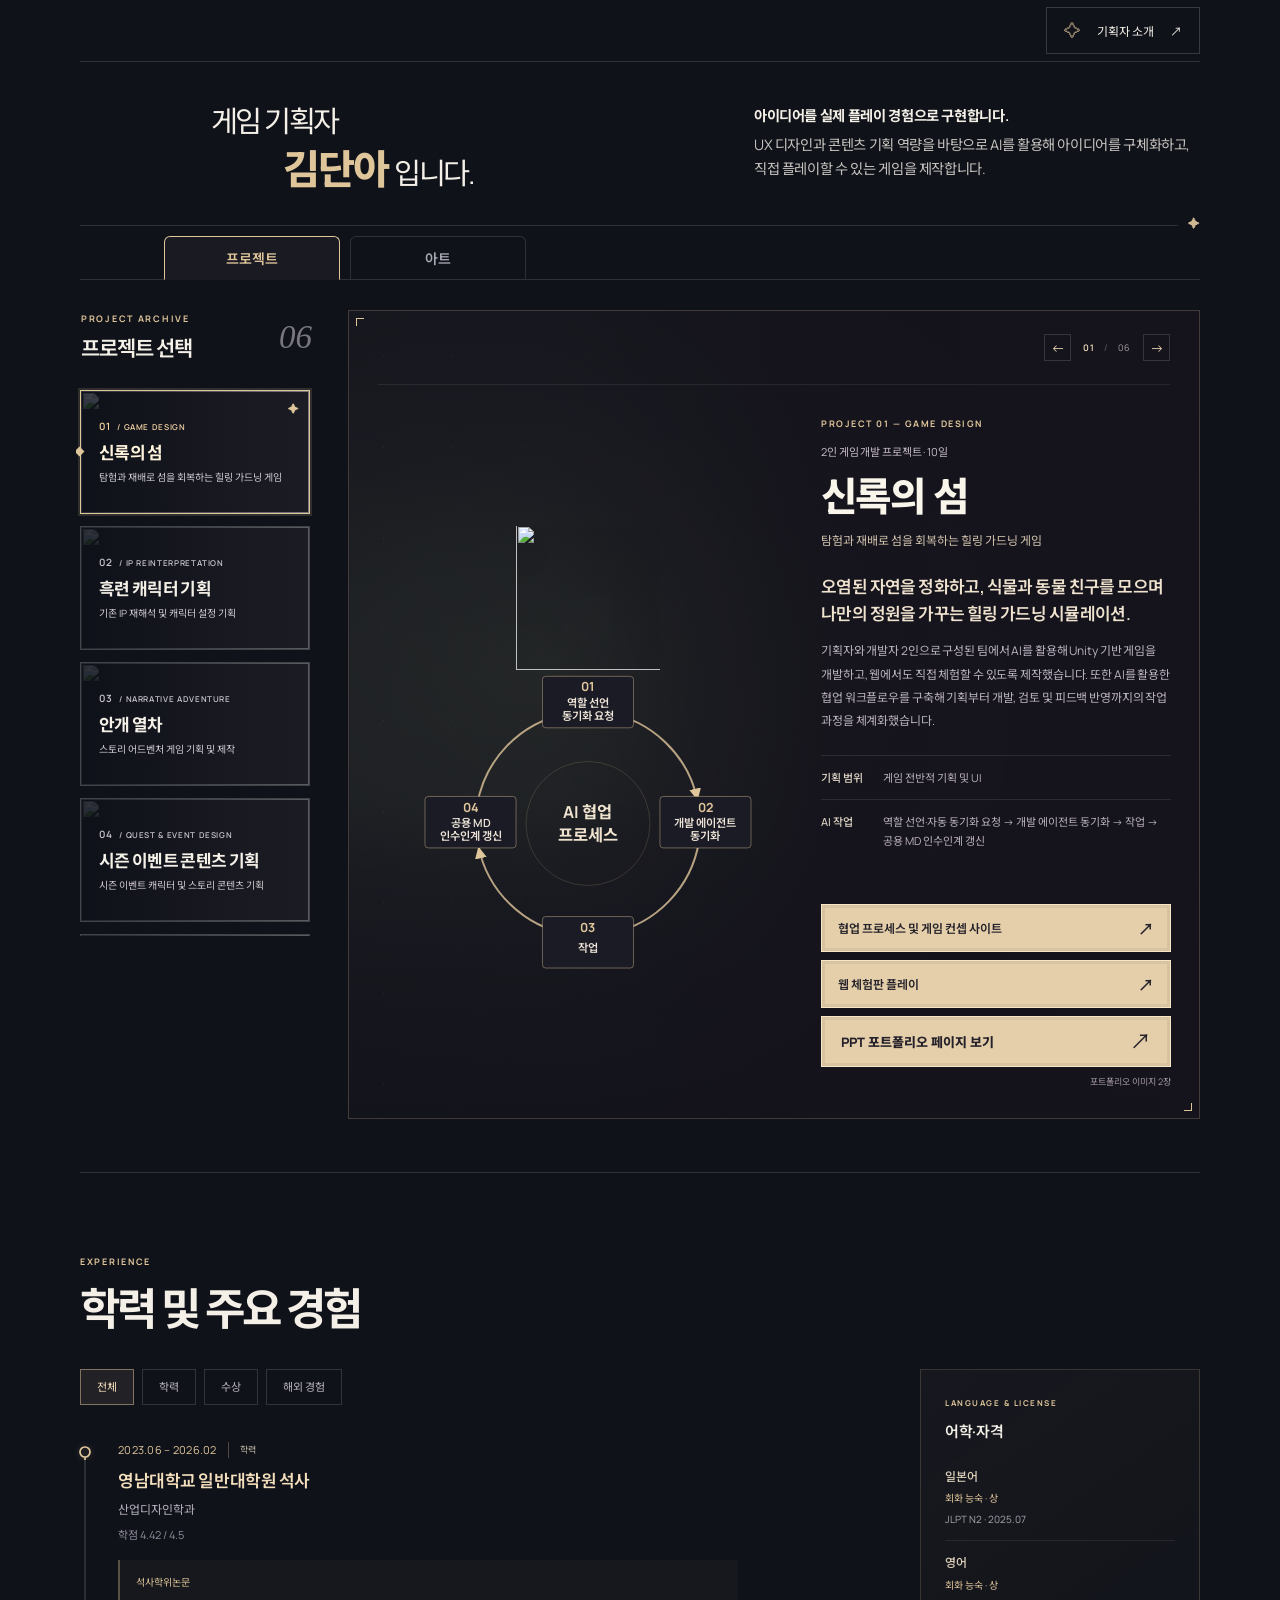
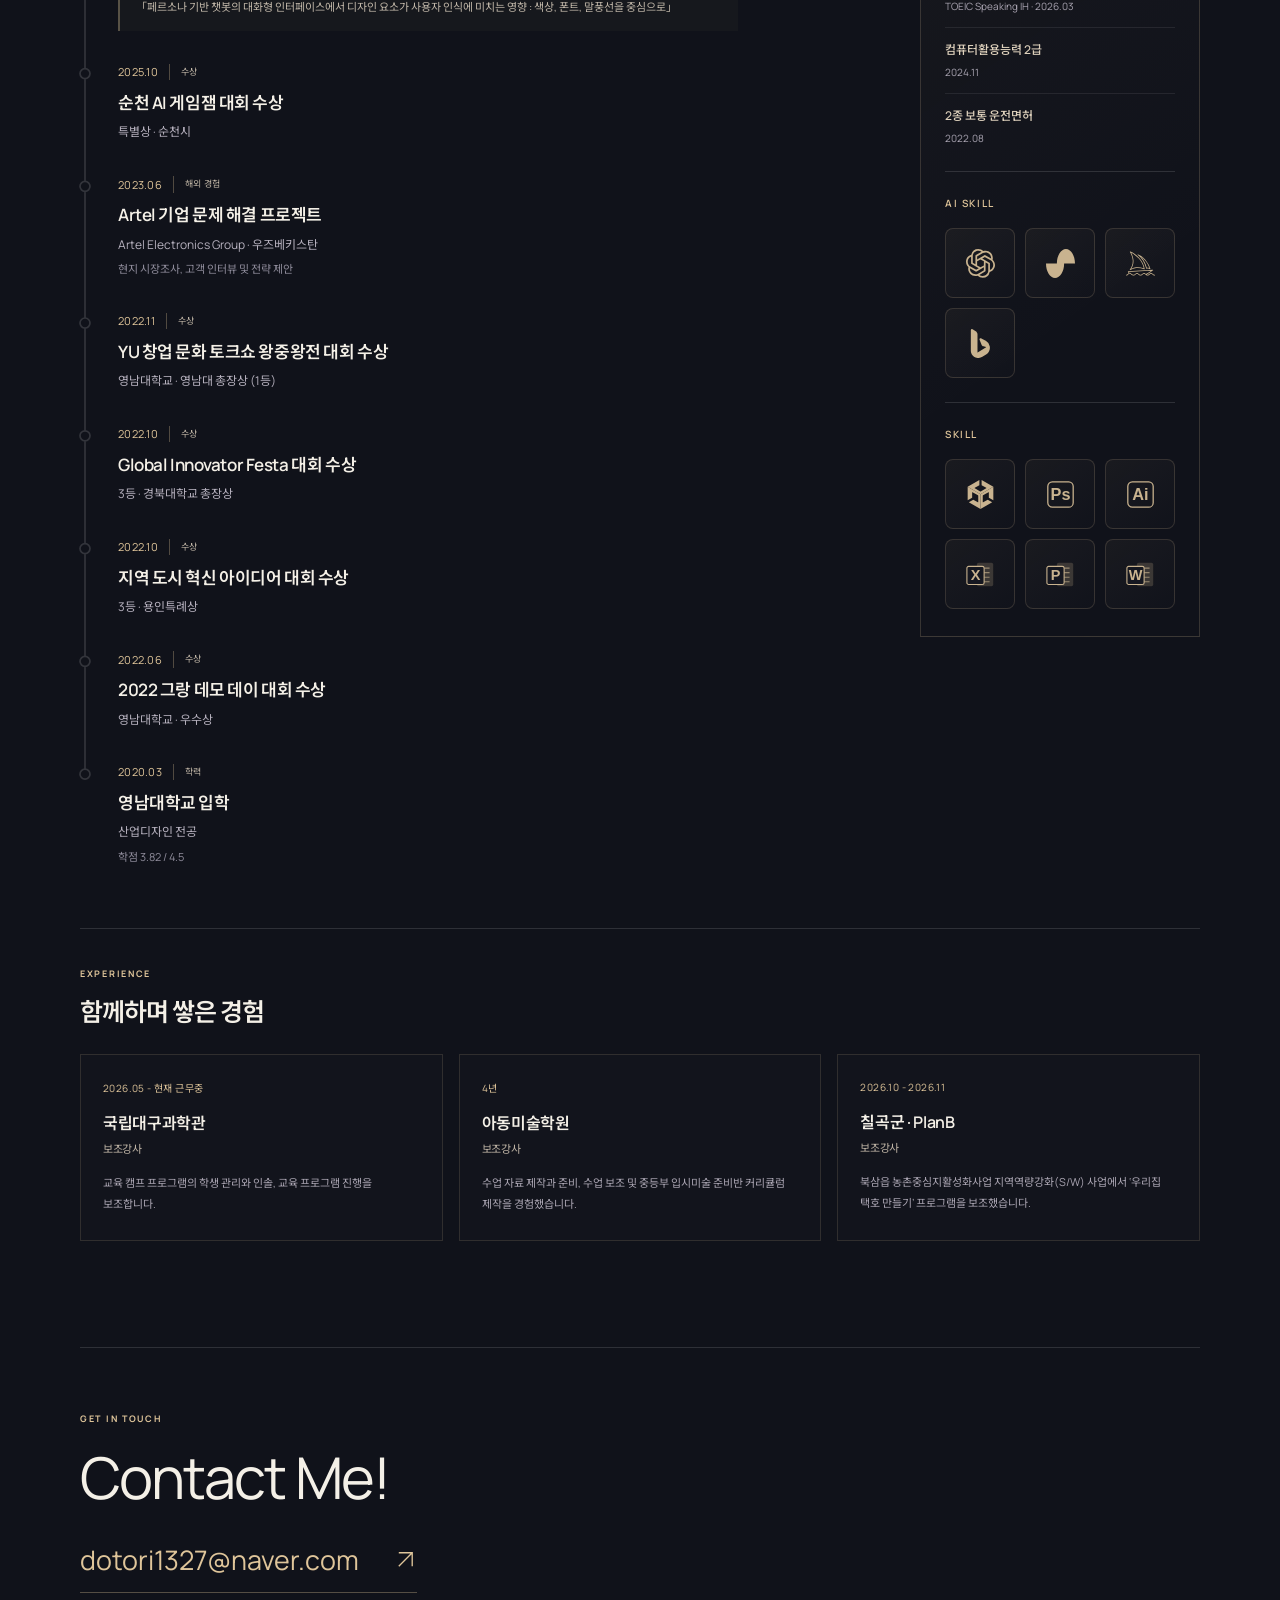
==== commit 3aa9c392: "Highlight quest data design in the Halloween project" ====
--- a/index.html
+++ b/index.html
@@ -9,7 +9,7 @@
   <link rel="stylesheet" href="style.css?v=20261102-r151">
   <link rel="stylesheet" href="start.css?v=20261121-intro-cleanup">
   <link rel="stylesheet" href="portfolio-pages.css?v=20261102-r152">
-  <script src="projects.js?v=20261124-collab-concept-label" defer></script>
+  <script src="projects.js?v=20261124-quest-data-table" defer></script>
   <script src="layout-core.js?v=20261121-intro-cleanup" defer></script>
   <script defer src="https://cloud.umami.is/script.js" data-website-id="6491b98f-eac5-47f5-8e5c-f50f919a721c"></script>
   <script src="app.js?v=20261124-four-step-sync-r2" defer></script>
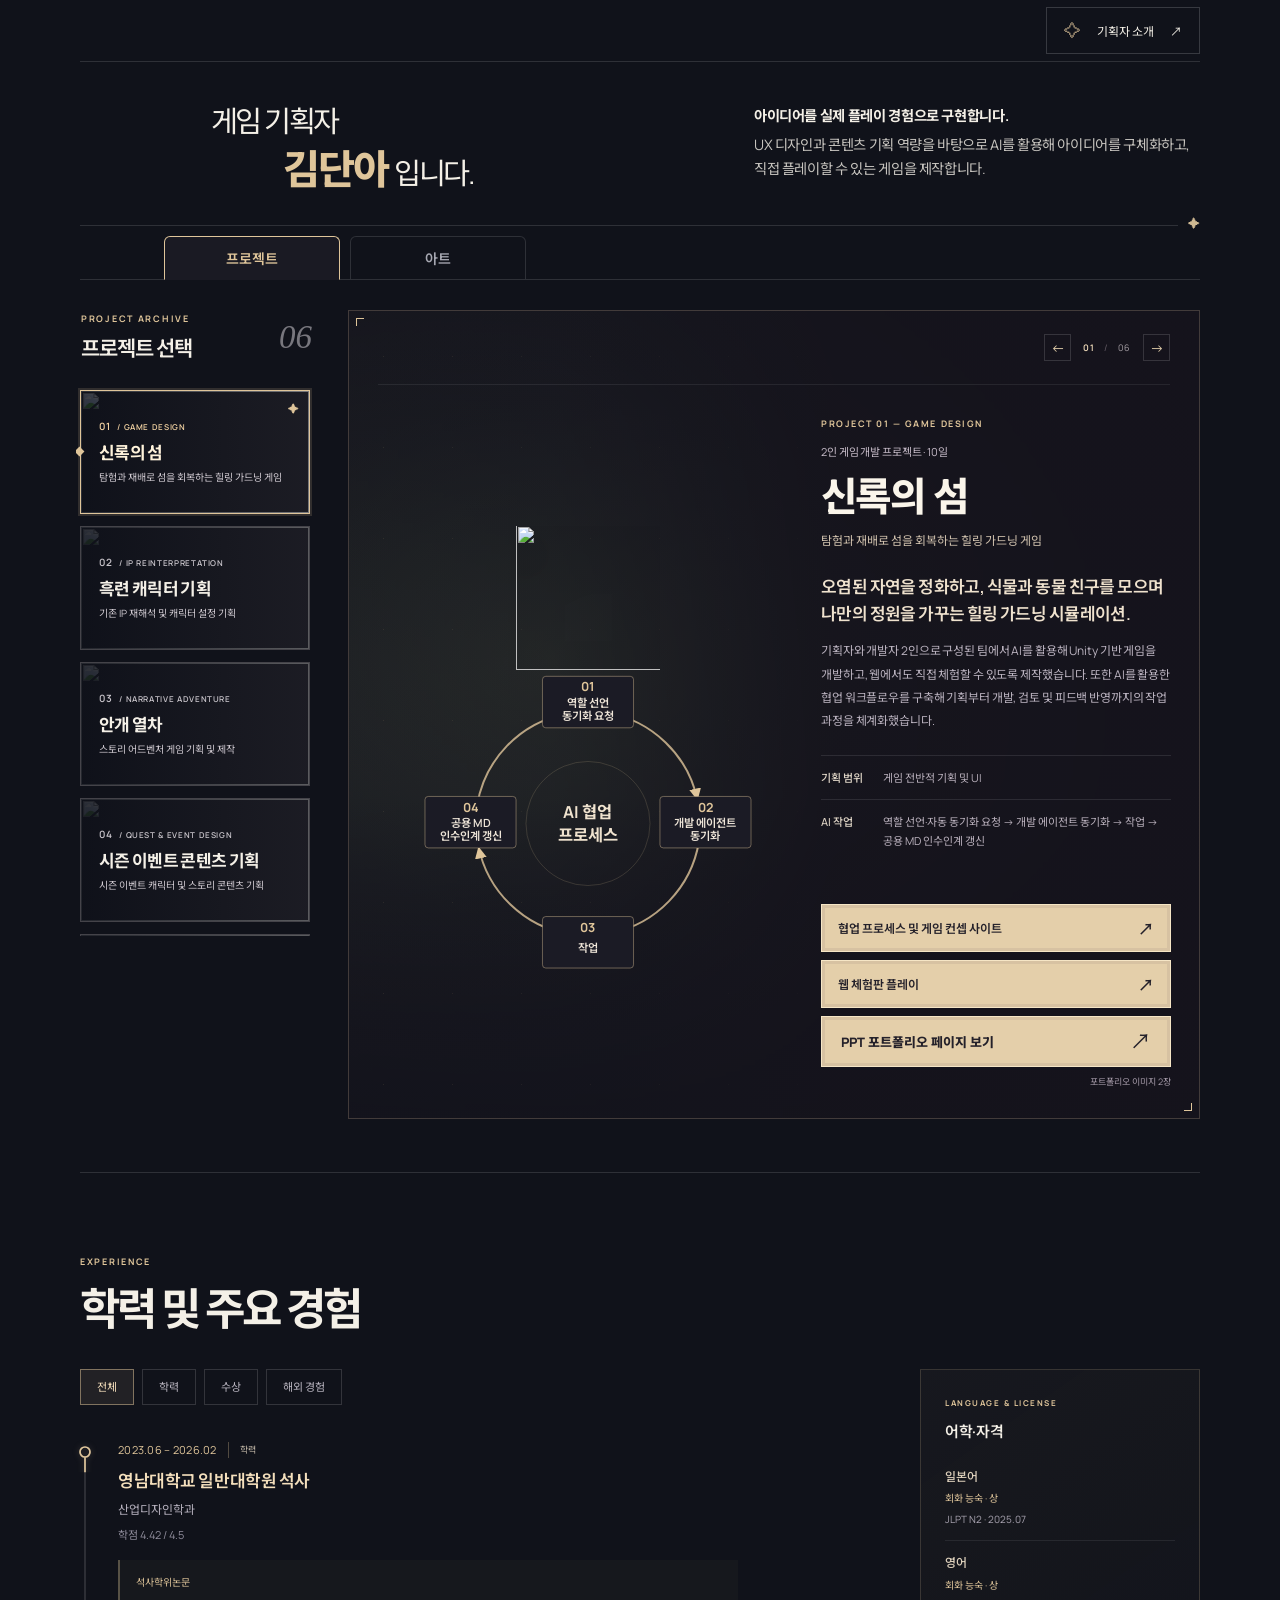
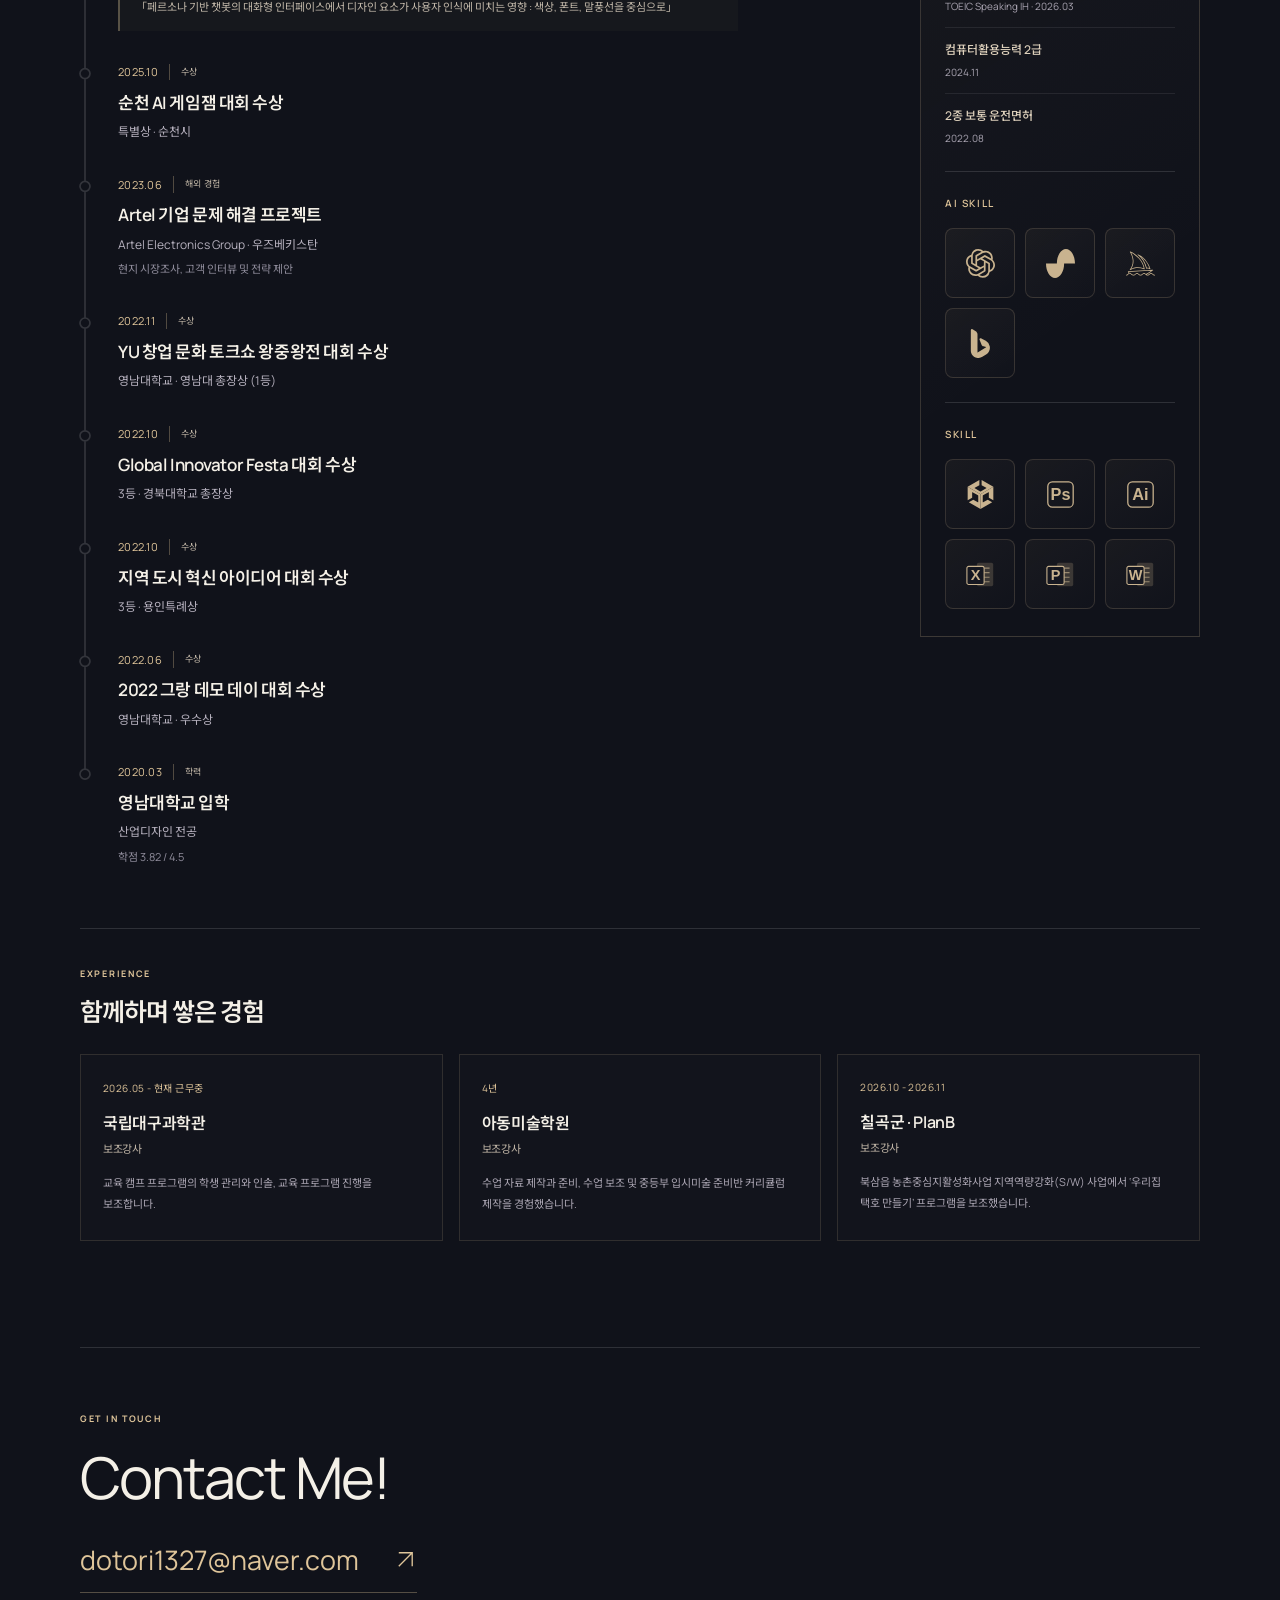
==== commit cc7c60e8: "Update featured art order and remove six works" ====
--- a/index.html
+++ b/index.html
@@ -338,6 +338,10 @@
             <img src="assets/art-gallery/11-thumb.webp" alt="" loading="lazy" decoding="async">
             <span>일러스트 03 <span aria-hidden="true">↗</span></span>
           </button>
+          <button type="button" class="portfolio-art-item" aria-haspopup="dialog" data-full="assets/art-gallery/29.webp">
+            <img src="assets/art-gallery/29-thumb.webp" alt="" loading="lazy" decoding="async">
+            <span>일러스트 11 <span aria-hidden="true">↗</span></span>
+          </button>
           <button type="button" class="portfolio-art-item" aria-haspopup="dialog" data-full="assets/art-gallery/06.webp">
             <img src="assets/art-gallery/06-thumb.webp" alt="" loading="lazy" decoding="async">
             <span>일러스트 04 <span aria-hidden="true">↗</span></span>
@@ -358,18 +362,10 @@
             <img src="assets/art-gallery/satisfied-duck-thumb.webp" alt="" loading="lazy" decoding="async">
             <span>일러스트 08 <span aria-hidden="true">↗</span></span>
           </button>
-          <button type="button" class="portfolio-art-item" aria-haspopup="dialog" data-full="assets/art-gallery/02.webp">
-            <img src="assets/art-gallery/02-thumb.webp" alt="" loading="lazy" decoding="async">
-            <span>일러스트 09 <span aria-hidden="true">↗</span></span>
-          </button>
           <button type="button" class="portfolio-art-item" aria-haspopup="dialog" data-full="assets/art-gallery/09.webp">
             <img src="assets/art-gallery/09-thumb.webp" alt="" loading="lazy" decoding="async">
             <span>일러스트 10 <span aria-hidden="true">↗</span></span>
           </button>
-          <button type="button" class="portfolio-art-item" aria-haspopup="dialog" data-full="assets/art-gallery/29.webp">
-            <img src="assets/art-gallery/29-thumb.webp" alt="" loading="lazy" decoding="async">
-            <span>일러스트 11 <span aria-hidden="true">↗</span></span>
-          </button>
           <button type="button" class="portfolio-art-item" aria-haspopup="dialog" data-full="assets/art-gallery/85.webp">
             <img src="assets/art-gallery/85-thumb.webp" alt="" loading="lazy" decoding="async">
             <span>일러스트 12 <span aria-hidden="true">↗</span></span>
@@ -386,10 +382,6 @@
             <img src="assets/art-gallery/25-thumb.webp" alt="" loading="lazy" decoding="async">
             <span>일러스트 15 <span aria-hidden="true">↗</span></span>
           </button>
-          <button type="button" class="portfolio-art-item" aria-haspopup="dialog" data-full="assets/art-gallery/01.webp">
-            <img src="assets/art-gallery/01-thumb.webp" alt="" loading="lazy" decoding="async">
-            <span>일러스트 16 <span aria-hidden="true">↗</span></span>
-          </button>
           <button type="button" class="portfolio-art-item" aria-haspopup="dialog" data-full="assets/art-gallery/46.webp">
             <img src="assets/art-gallery/46-thumb.webp" alt="" loading="lazy" decoding="async">
             <span>일러스트 17 <span aria-hidden="true">↗</span></span>
@@ -398,14 +390,6 @@
             <img src="assets/art-gallery/47-thumb.webp" alt="" loading="lazy" decoding="async">
             <span>일러스트 18 <span aria-hidden="true">↗</span></span>
           </button>
-          <button type="button" class="portfolio-art-item" aria-haspopup="dialog" data-full="assets/art-gallery/94.webp">
-            <img src="assets/art-gallery/94-thumb.webp" alt="" loading="lazy" decoding="async">
-            <span>일러스트 19 <span aria-hidden="true">↗</span></span>
-          </button>
-          <button type="button" class="portfolio-art-item" aria-haspopup="dialog" data-full="assets/art-gallery/15.webp" style="--art-mask: url(assets/art-gallery/15-mask.png)">
-            <img src="assets/art-gallery/15-thumb.webp" alt="" loading="lazy" decoding="async">
-            <span>일러스트 20 <span aria-hidden="true">↗</span></span>
-          </button>
           <button type="button" class="portfolio-art-item" aria-haspopup="dialog" data-full="assets/art-gallery/21.webp">
             <img src="assets/art-gallery/21-thumb.webp" alt="" loading="lazy" decoding="async">
             <span>일러스트 21 <span aria-hidden="true">↗</span></span>
@@ -426,10 +410,6 @@
             <img src="assets/art-gallery/52-thumb.webp" alt="" loading="lazy" decoding="async">
             <span>일러스트 25 <span aria-hidden="true">↗</span></span>
           </button>
-          <button type="button" class="portfolio-art-item" aria-haspopup="dialog" data-full="assets/art-gallery/57.webp">
-            <img src="assets/art-gallery/57-thumb.webp" alt="" loading="lazy" decoding="async">
-            <span>일러스트 26 <span aria-hidden="true">↗</span></span>
-          </button>
           <button type="button" class="portfolio-art-item" aria-haspopup="dialog" data-full="assets/art-gallery/64.webp">
             <img src="assets/art-gallery/64-thumb.webp" alt="" loading="lazy" decoding="async">
             <span>일러스트 27 <span aria-hidden="true">↗</span></span>
@@ -437,10 +417,6 @@
           <button type="button" class="portfolio-art-item" aria-haspopup="dialog" data-full="assets/art-gallery/79.webp" data-tall="true">
             <img src="assets/art-gallery/79-thumb.webp" alt="" loading="lazy" decoding="async">
             <span>일러스트 28 <span aria-hidden="true">↗</span></span>
-          </button>
-          <button type="button" class="portfolio-art-item" aria-haspopup="dialog" data-full="assets/art-gallery/80.webp">
-            <img src="assets/art-gallery/80-thumb.webp" alt="" loading="lazy" decoding="async">
-            <span>일러스트 29 <span aria-hidden="true">↗</span></span>
           </button>
           <button type="button" class="portfolio-art-item" aria-haspopup="dialog" data-full="assets/art-gallery/83.webp" style="--art-mask: url(assets/art-gallery/83-mask.png)">
             <img src="assets/art-gallery/83-thumb.webp" alt="" loading="lazy" decoding="async">
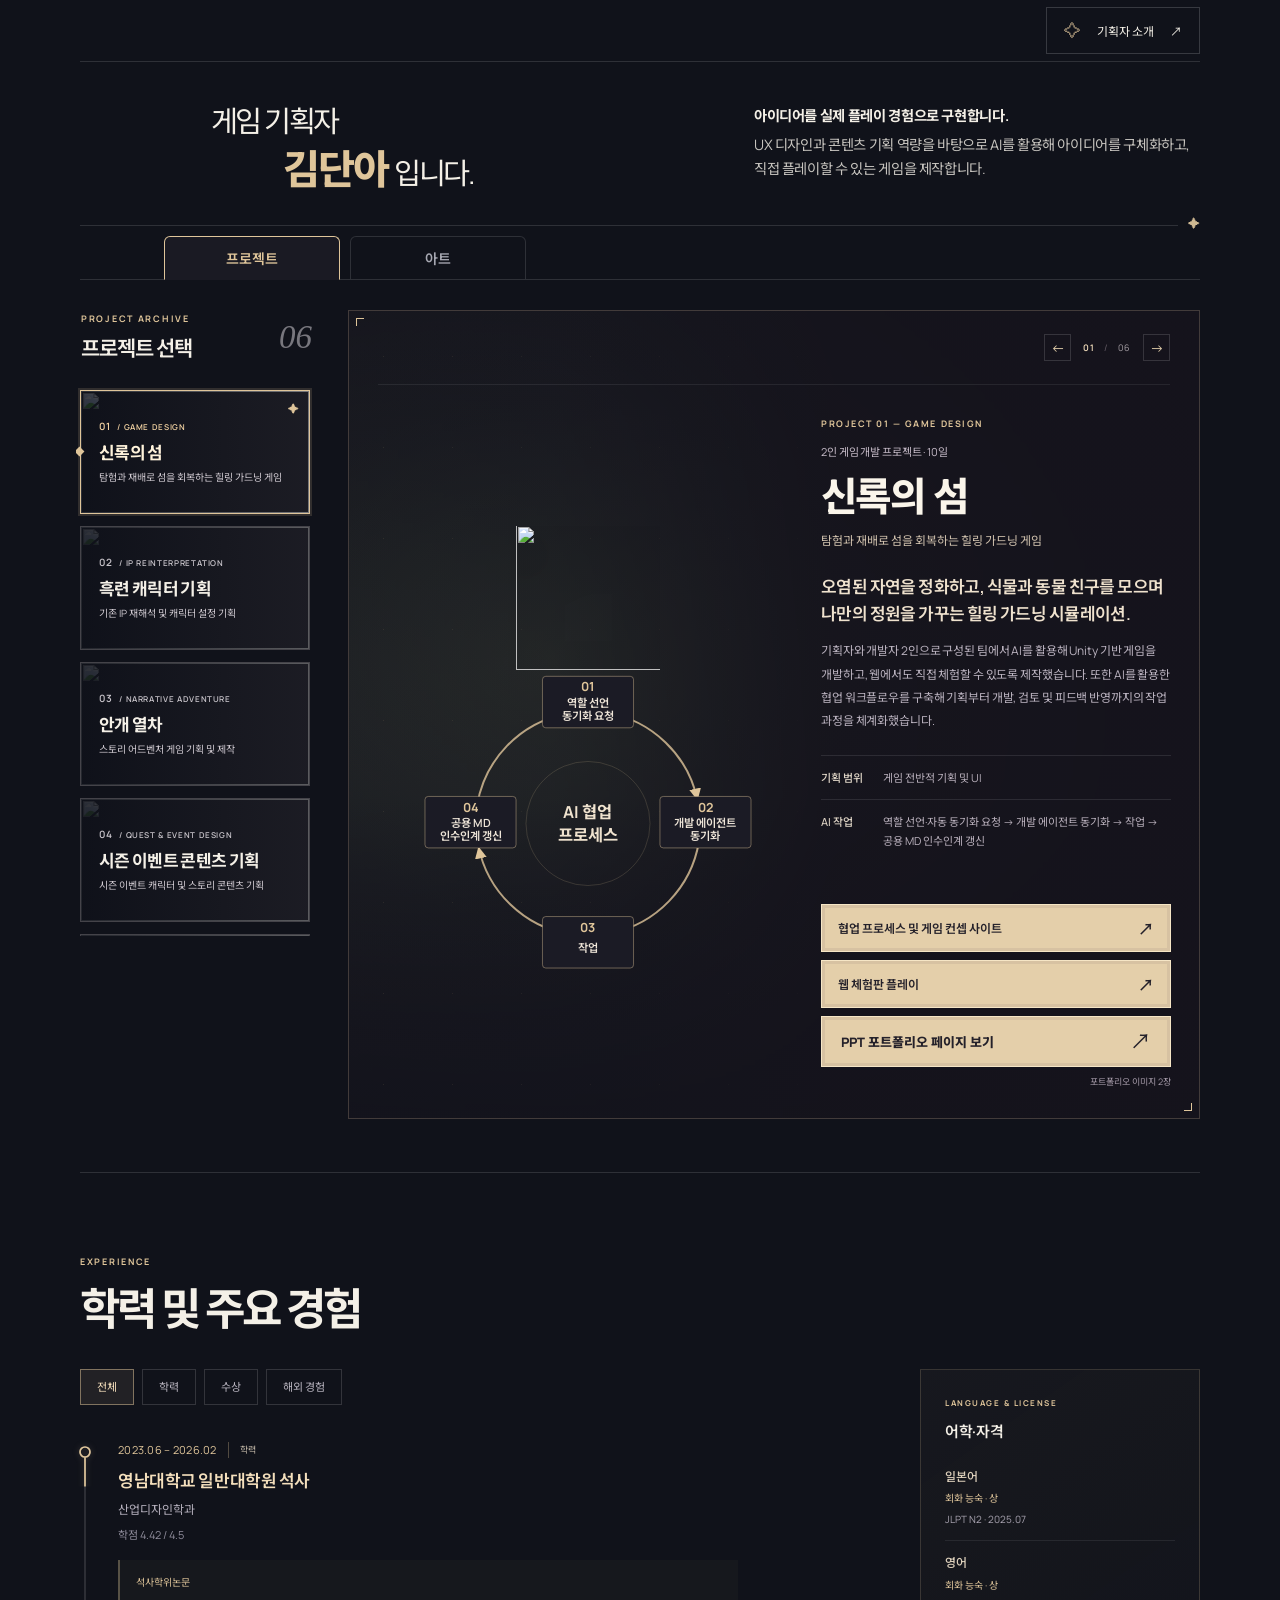
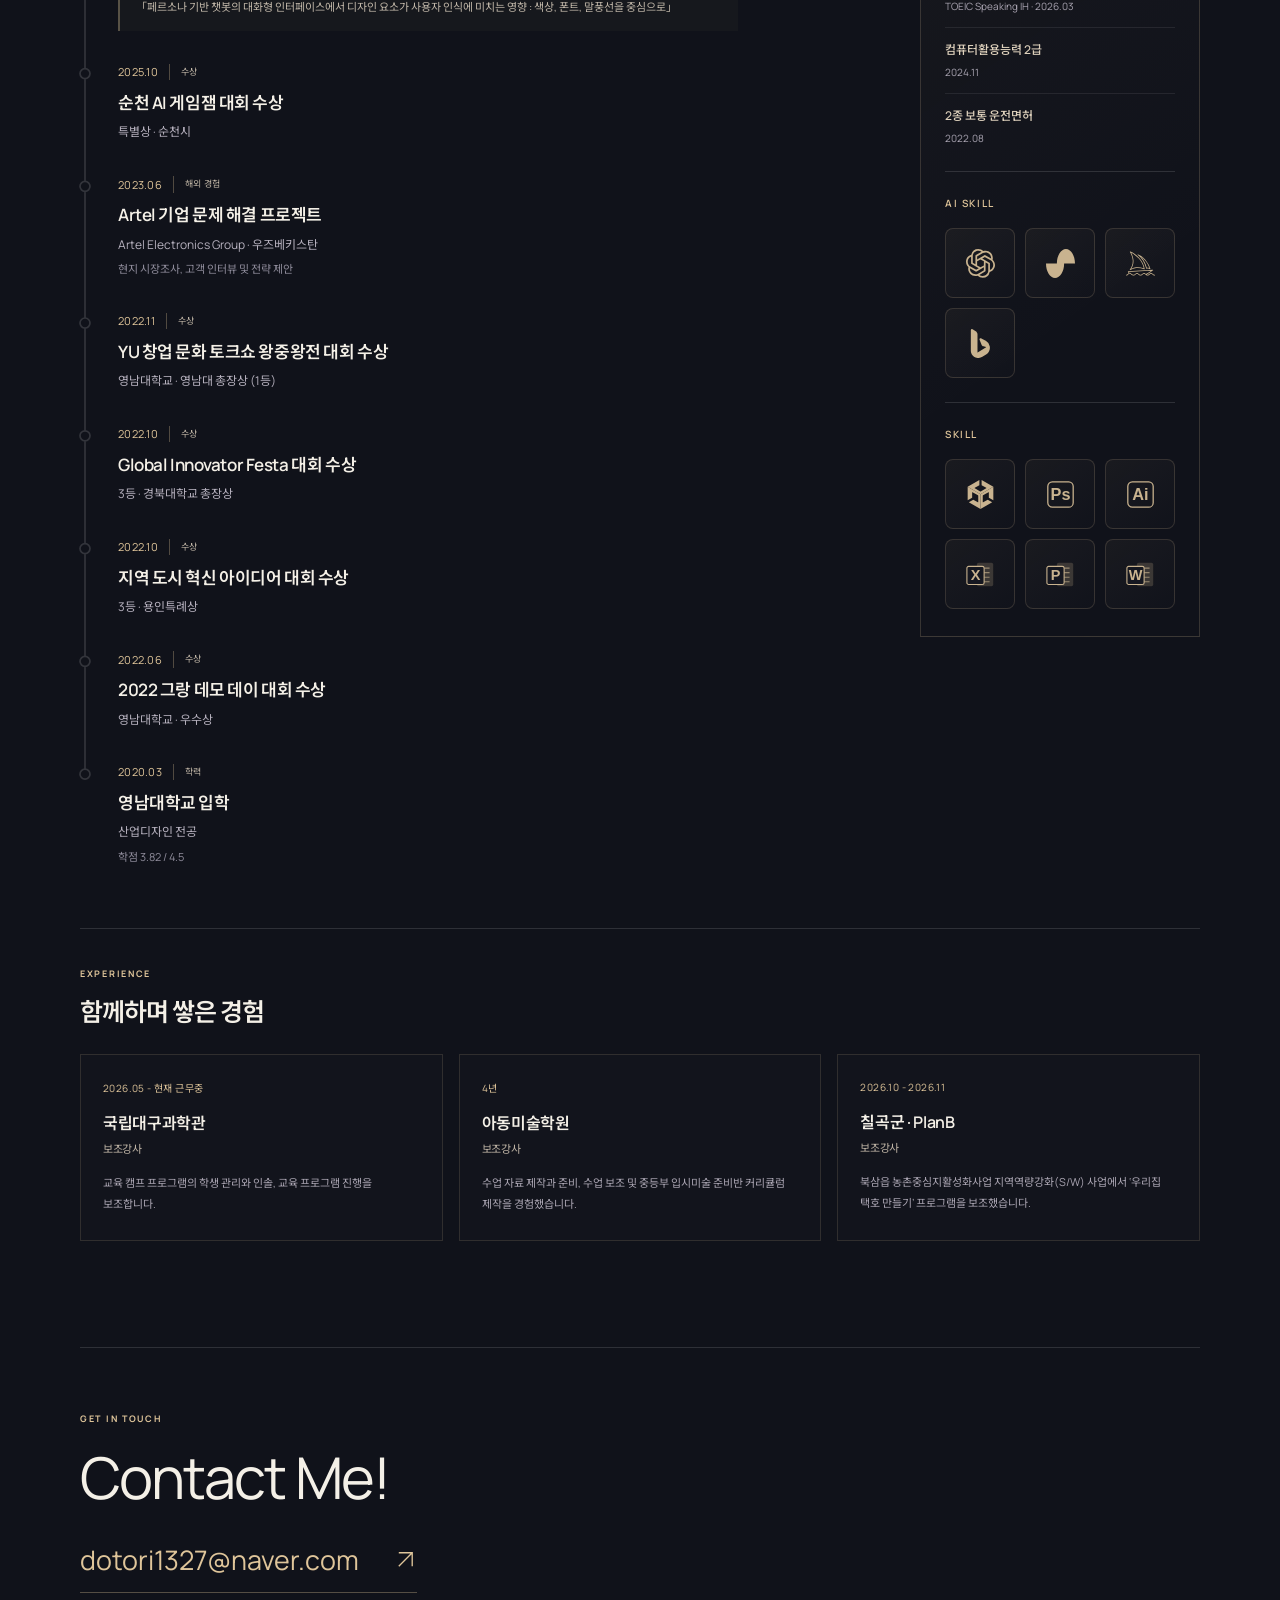
==== commit 335870bf: "Move artwork 11 and remove artwork 28" ====
--- a/index.html
+++ b/index.html
@@ -338,14 +338,14 @@
             <img src="assets/art-gallery/11-thumb.webp" alt="" loading="lazy" decoding="async">
             <span>일러스트 03 <span aria-hidden="true">↗</span></span>
           </button>
+          <button type="button" class="portfolio-art-item" aria-haspopup="dialog" data-full="assets/art-gallery/06.webp">
+            <img src="assets/art-gallery/06-thumb.webp" alt="" loading="lazy" decoding="async">
+            <span>일러스트 04 <span aria-hidden="true">↗</span></span>
+          </button>
           <button type="button" class="portfolio-art-item" aria-haspopup="dialog" data-full="assets/art-gallery/29.webp">
             <img src="assets/art-gallery/29-thumb.webp" alt="" loading="lazy" decoding="async">
             <span>일러스트 11 <span aria-hidden="true">↗</span></span>
           </button>
-          <button type="button" class="portfolio-art-item" aria-haspopup="dialog" data-full="assets/art-gallery/06.webp">
-            <img src="assets/art-gallery/06-thumb.webp" alt="" loading="lazy" decoding="async">
-            <span>일러스트 04 <span aria-hidden="true">↗</span></span>
-          </button>
           <button type="button" class="portfolio-art-item" aria-haspopup="dialog" data-full="assets/art-gallery/49.webp">
             <img src="assets/art-gallery/49-thumb.webp" alt="" loading="lazy" decoding="async">
             <span>일러스트 05 <span aria-hidden="true">↗</span></span>
@@ -413,10 +413,6 @@
           <button type="button" class="portfolio-art-item" aria-haspopup="dialog" data-full="assets/art-gallery/64.webp">
             <img src="assets/art-gallery/64-thumb.webp" alt="" loading="lazy" decoding="async">
             <span>일러스트 27 <span aria-hidden="true">↗</span></span>
-          </button>
-          <button type="button" class="portfolio-art-item" aria-haspopup="dialog" data-full="assets/art-gallery/79.webp" data-tall="true">
-            <img src="assets/art-gallery/79-thumb.webp" alt="" loading="lazy" decoding="async">
-            <span>일러스트 28 <span aria-hidden="true">↗</span></span>
           </button>
           <button type="button" class="portfolio-art-item" aria-haspopup="dialog" data-full="assets/art-gallery/83.webp" style="--art-mask: url(assets/art-gallery/83-mask.png)">
             <img src="assets/art-gallery/83-thumb.webp" alt="" loading="lazy" decoding="async">
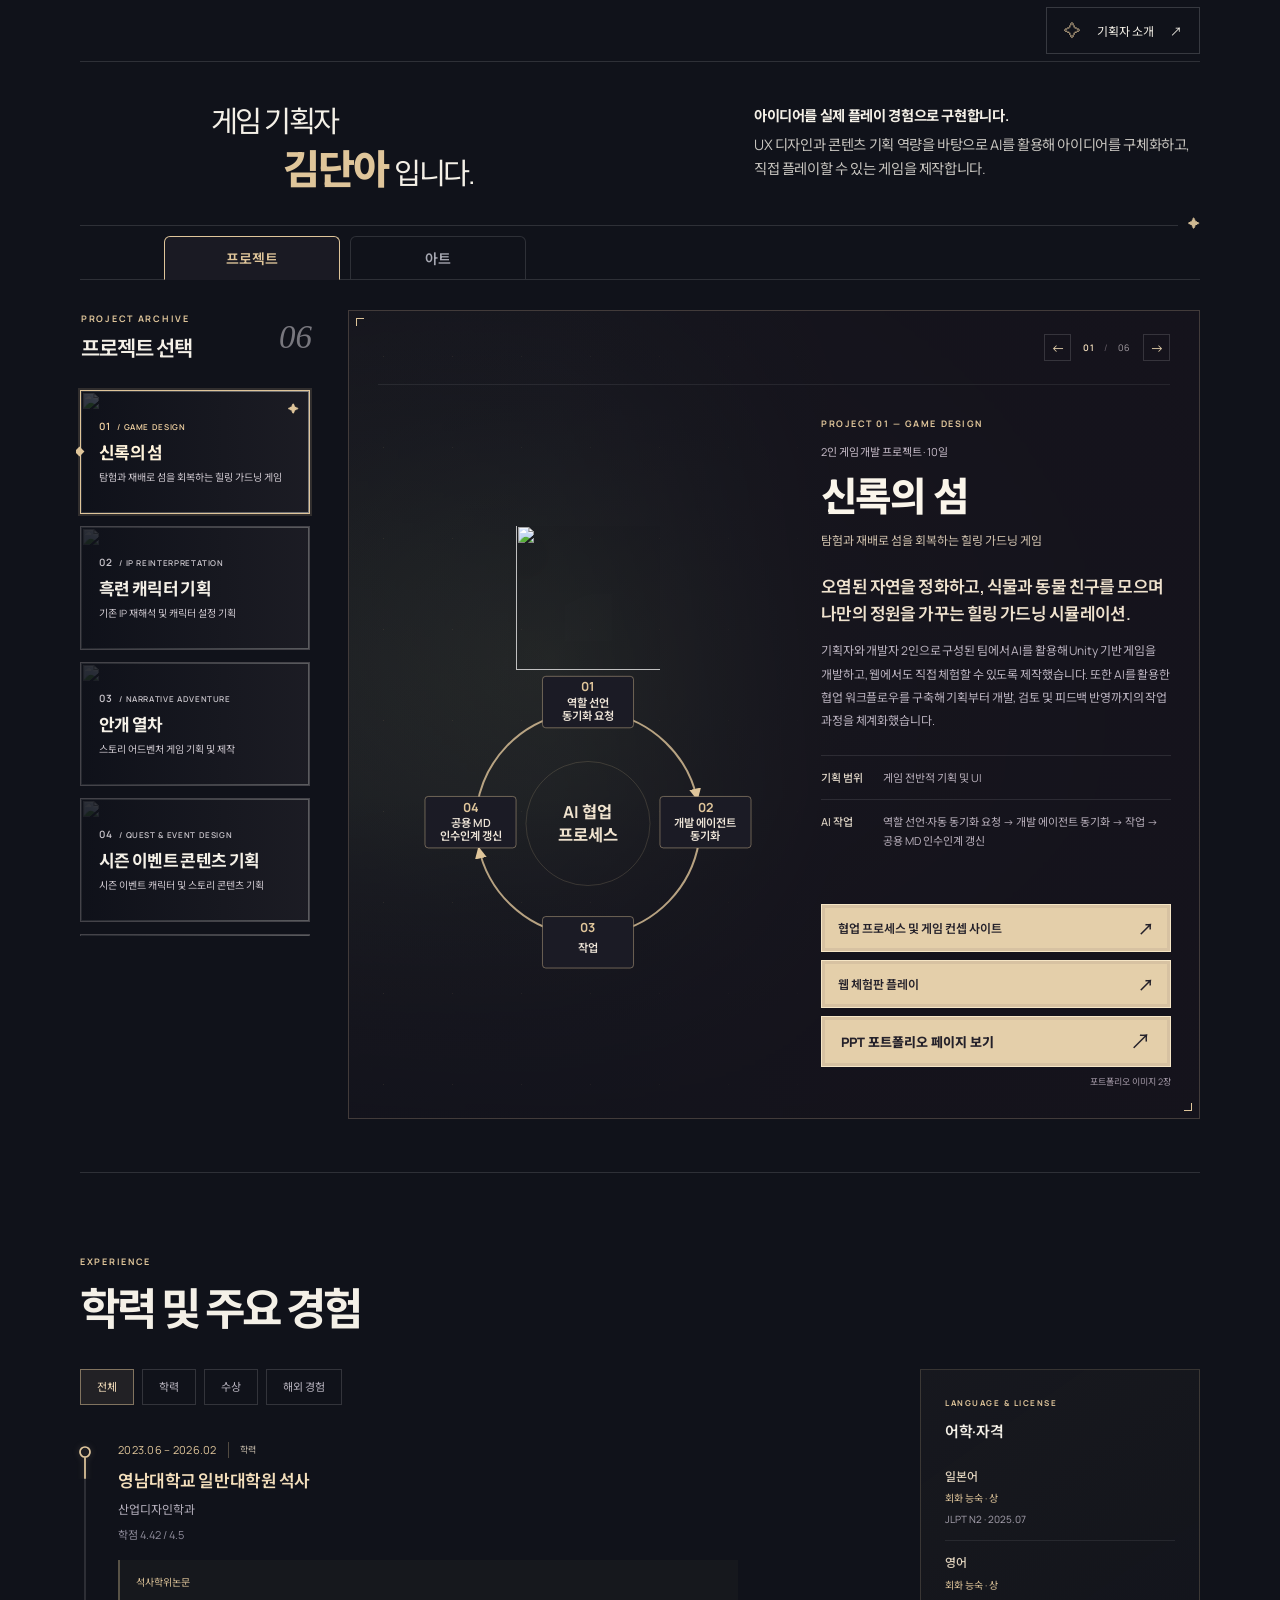
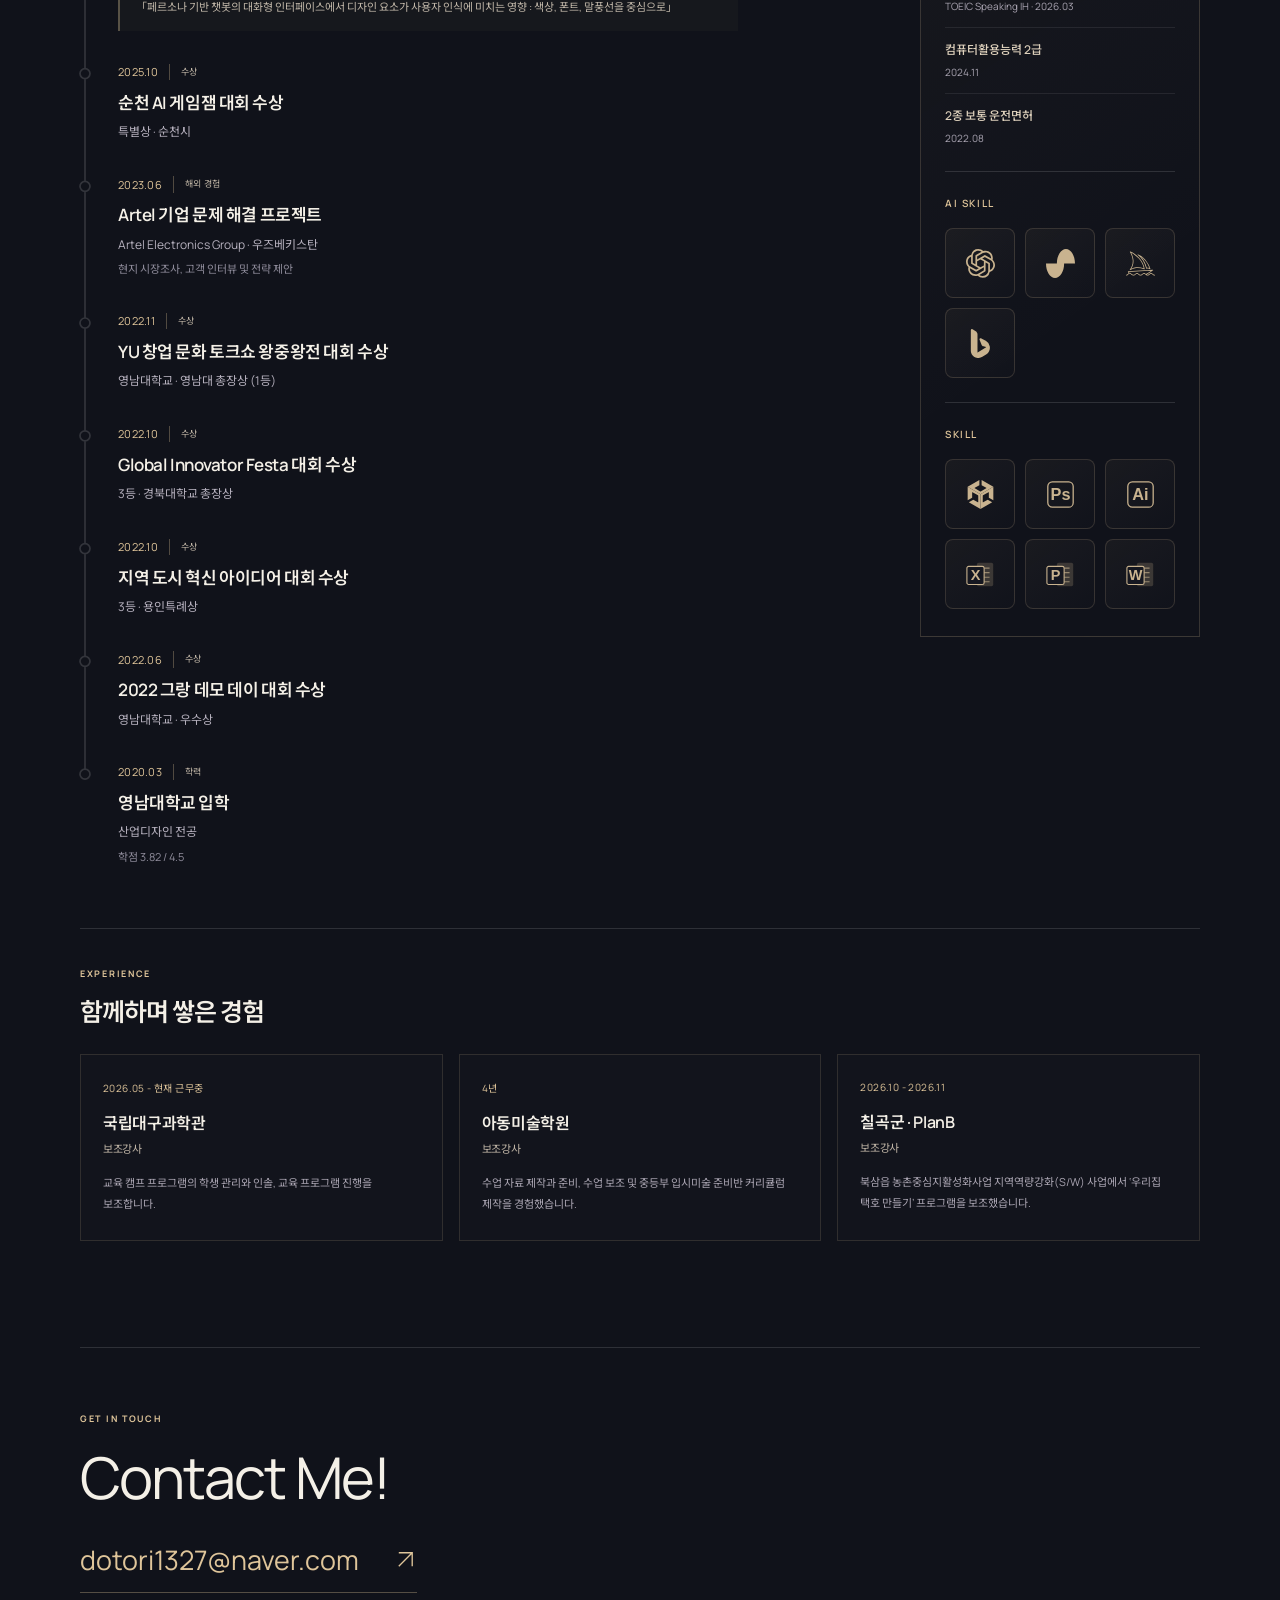
==== commit 9b66bb95: "Replace gallery artwork 02 with the text-free version" ====
--- a/index.html
+++ b/index.html
@@ -330,8 +330,8 @@
             <img src="assets/art-gallery/03-thumb.webp" alt="" loading="lazy" decoding="async">
             <span>일러스트 01 <span aria-hidden="true">↗</span></span>
           </button>
-          <button type="button" class="portfolio-art-item" aria-haspopup="dialog" data-full="assets/art-gallery/05.webp">
-            <img src="assets/art-gallery/05-thumb.webp" alt="" loading="lazy" decoding="async">
+          <button type="button" class="portfolio-art-item" aria-haspopup="dialog" data-full="assets/art-gallery/05.webp?v=textless-20261127">
+            <img src="assets/art-gallery/05-thumb.webp?v=textless-20261127" alt="" loading="lazy" decoding="async">
             <span>일러스트 02 <span aria-hidden="true">↗</span></span>
           </button>
           <button type="button" class="portfolio-art-item" aria-haspopup="dialog" data-full="assets/art-gallery/11.webp">
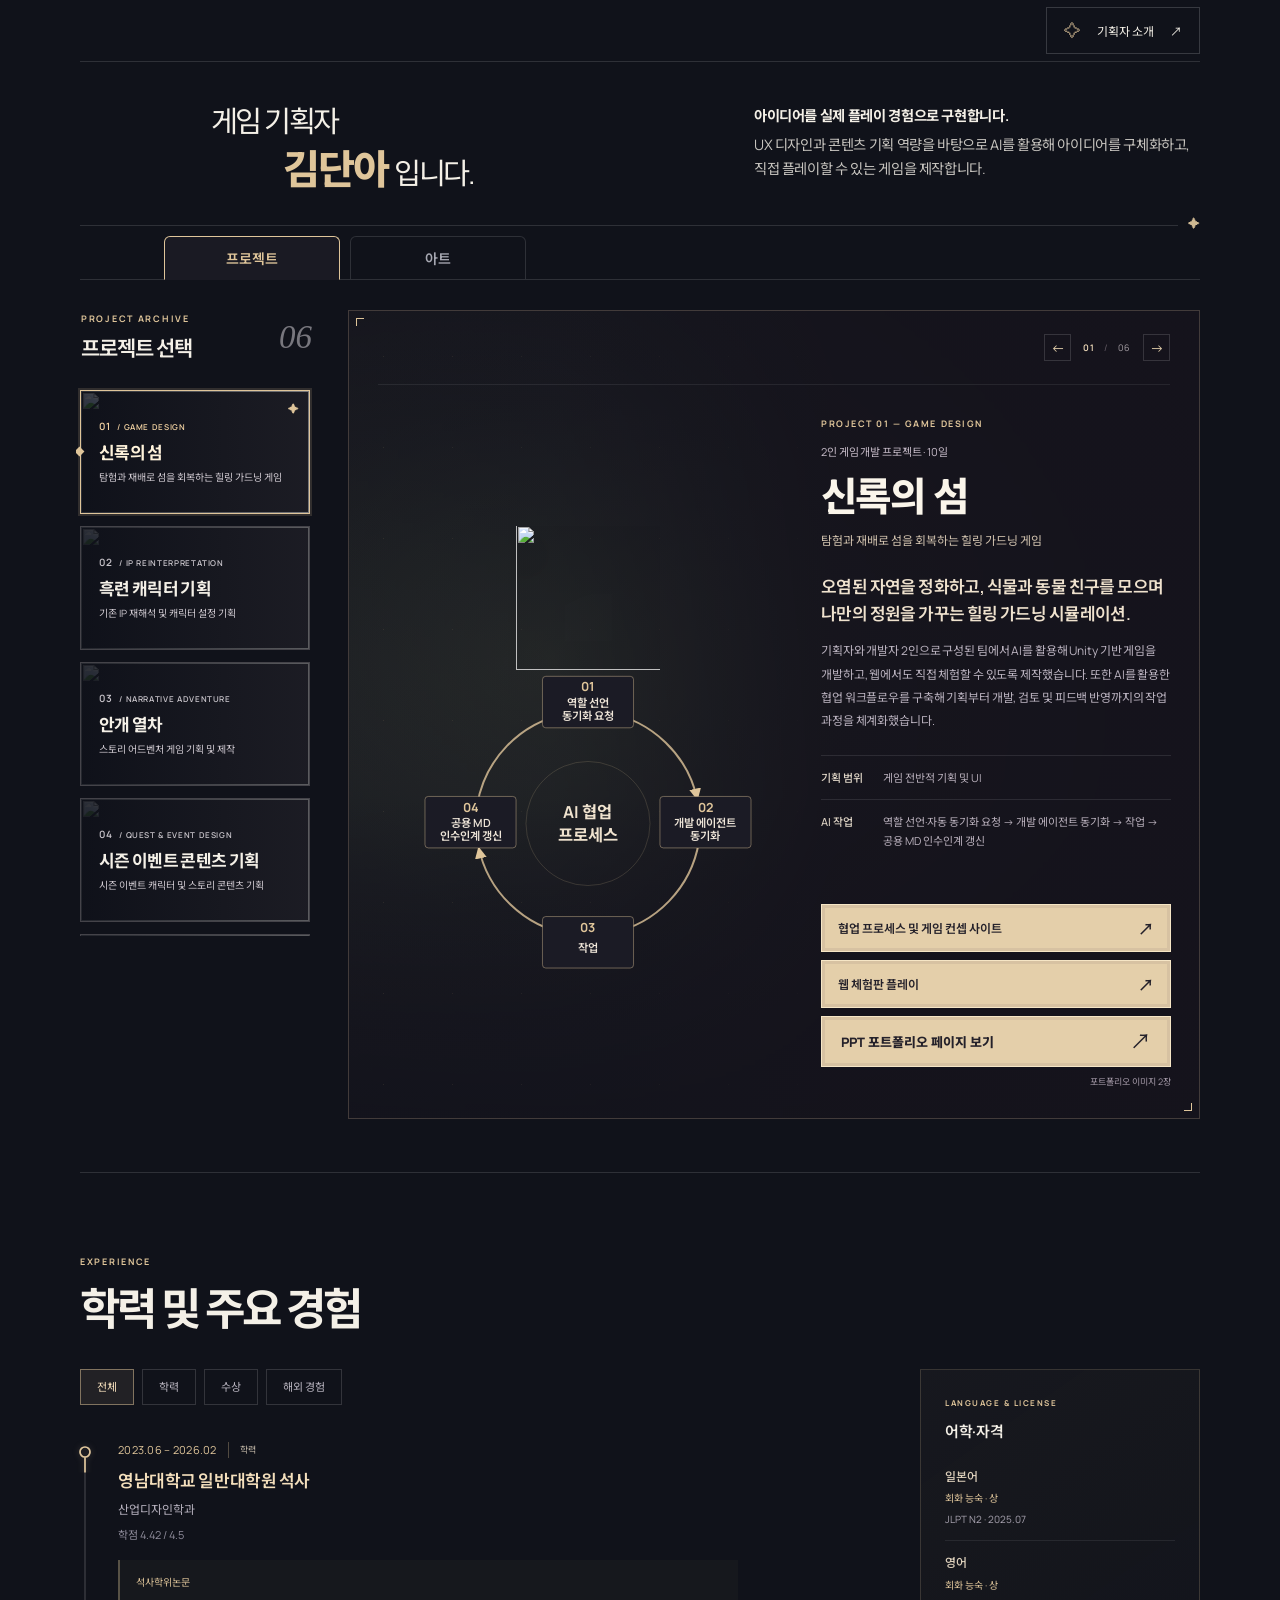
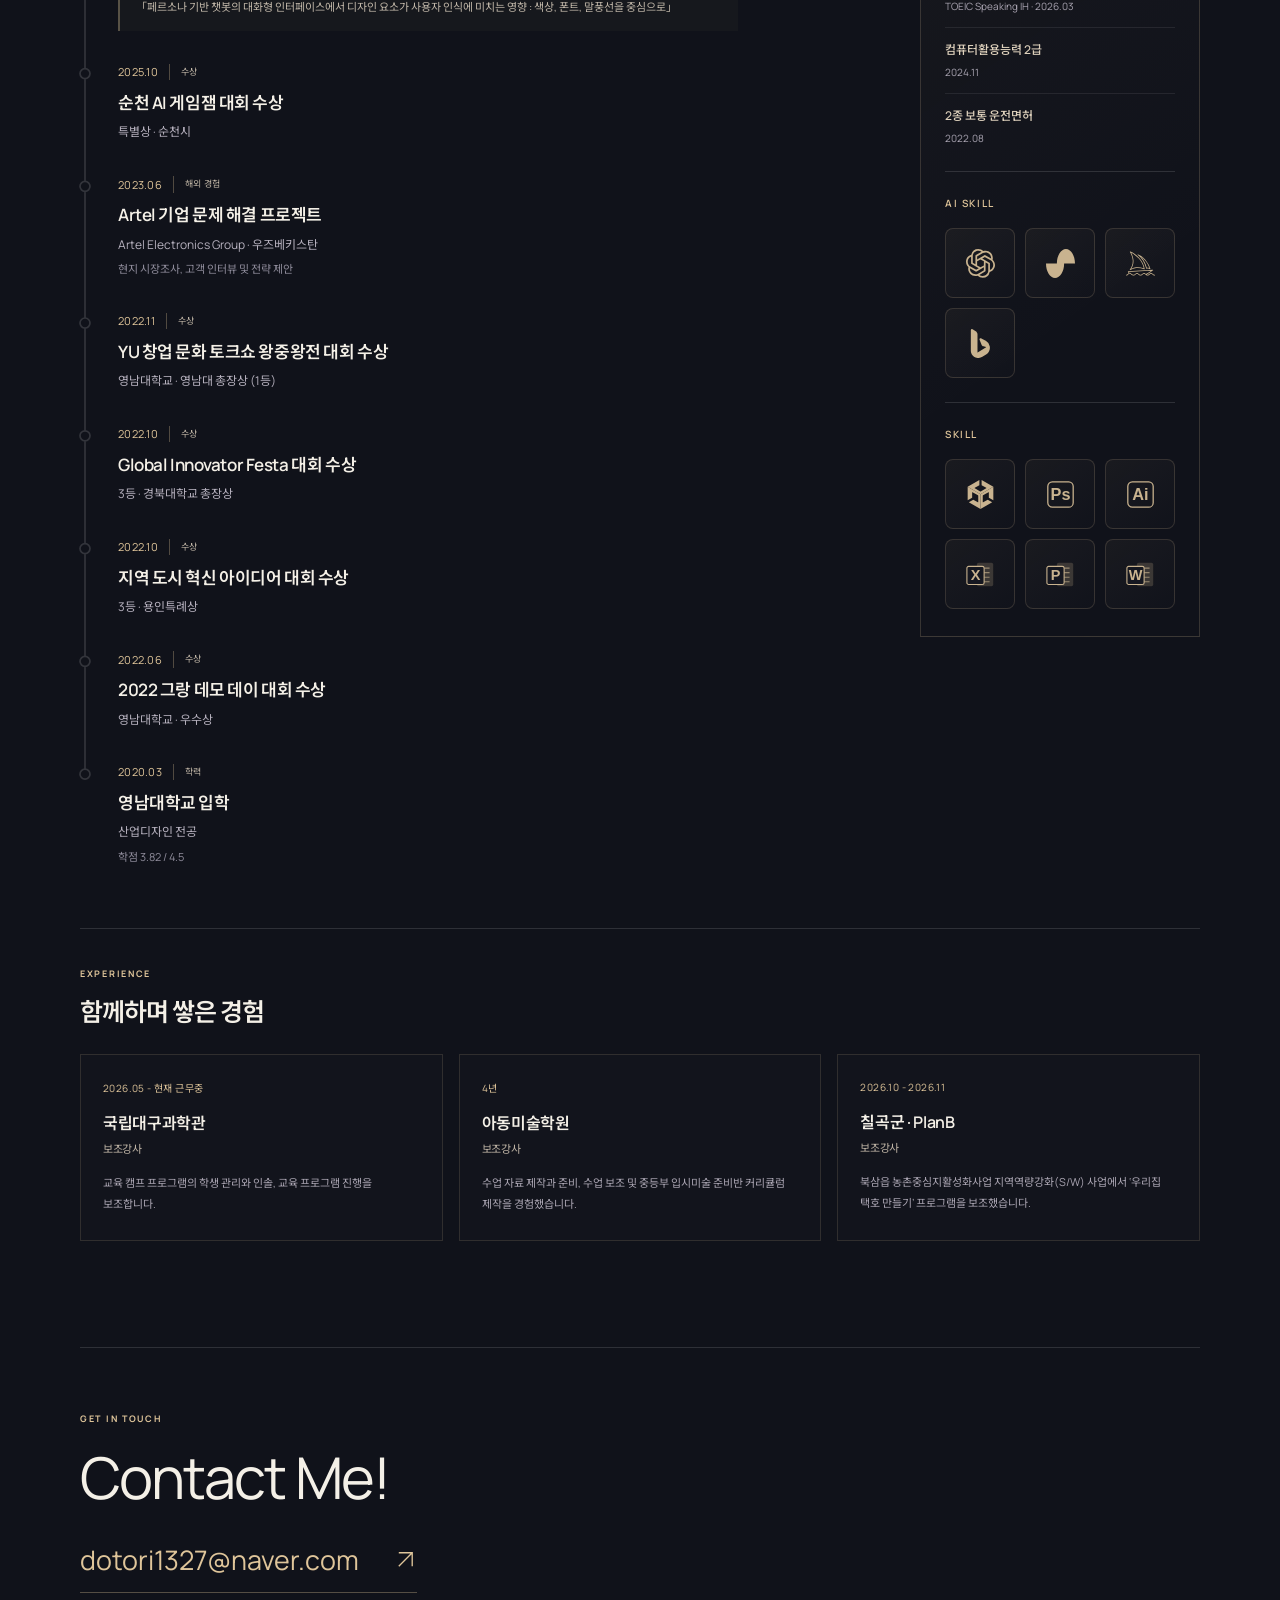
==== commit 93d01952: "Replace four gallery artworks and adjust their display order" ====
--- a/index.html
+++ b/index.html
@@ -326,20 +326,20 @@
           <div><span class="eyebrow">ART GALLERY</span><h2>아트 갤러리</h2><p class="portfolio-art-note">아트 갤러리에 수록된 작품은 AI를 사용하지 않고 제작했습니다.</p></div>
         </header>
         <div class="portfolio-art-grid">
-          <button type="button" class="portfolio-art-item" aria-haspopup="dialog" data-full="assets/art-gallery/03.webp">
-            <img src="assets/art-gallery/03-thumb.webp" alt="" loading="lazy" decoding="async">
+          <button type="button" class="portfolio-art-item" aria-haspopup="dialog" data-full="assets/art-gallery/03.webp?v=gallery-106">
+            <img src="assets/art-gallery/03-thumb.webp?v=gallery-106" alt="" loading="lazy" decoding="async">
             <span>일러스트 01 <span aria-hidden="true">↗</span></span>
           </button>
           <button type="button" class="portfolio-art-item" aria-haspopup="dialog" data-full="assets/art-gallery/05.webp?v=textless-20261127">
             <img src="assets/art-gallery/05-thumb.webp?v=textless-20261127" alt="" loading="lazy" decoding="async">
             <span>일러스트 02 <span aria-hidden="true">↗</span></span>
           </button>
-          <button type="button" class="portfolio-art-item" aria-haspopup="dialog" data-full="assets/art-gallery/11.webp">
-            <img src="assets/art-gallery/11-thumb.webp" alt="" loading="lazy" decoding="async">
+          <button type="button" class="portfolio-art-item" aria-haspopup="dialog" data-full="assets/art-gallery/11.webp?v=gallery-106">
+            <img src="assets/art-gallery/11-thumb.webp?v=gallery-106" alt="" loading="lazy" decoding="async">
             <span>일러스트 03 <span aria-hidden="true">↗</span></span>
           </button>
-          <button type="button" class="portfolio-art-item" aria-haspopup="dialog" data-full="assets/art-gallery/06.webp">
-            <img src="assets/art-gallery/06-thumb.webp" alt="" loading="lazy" decoding="async">
+          <button type="button" class="portfolio-art-item" aria-haspopup="dialog" data-full="assets/art-gallery/06.webp?v=gallery-106">
+            <img src="assets/art-gallery/06-thumb.webp?v=gallery-106" alt="" loading="lazy" decoding="async">
             <span>일러스트 04 <span aria-hidden="true">↗</span></span>
           </button>
           <button type="button" class="portfolio-art-item" aria-haspopup="dialog" data-full="assets/art-gallery/29.webp">
@@ -350,49 +350,49 @@
             <img src="assets/art-gallery/49-thumb.webp" alt="" loading="lazy" decoding="async">
             <span>일러스트 05 <span aria-hidden="true">↗</span></span>
           </button>
+          <button type="button" class="portfolio-art-item" aria-haspopup="dialog" data-full="assets/art-gallery/68.webp">
+            <img src="assets/art-gallery/68-thumb.webp" alt="" loading="lazy" decoding="async">
+            <span>일러스트 07 <span aria-hidden="true">↗</span></span>
+          </button>
+          <button type="button" class="portfolio-art-item" aria-haspopup="dialog" data-full="assets/art-gallery/23.webp?v=gallery-106">
+            <img src="assets/art-gallery/23-thumb.webp?v=gallery-106" alt="" loading="lazy" decoding="async">
+            <span>일러스트 13 <span aria-hidden="true">↗</span></span>
+          </button>
+          <button type="button" class="portfolio-art-item" aria-haspopup="dialog" data-full="assets/art-gallery/09.webp">
+            <img src="assets/art-gallery/09-thumb.webp" alt="" loading="lazy" decoding="async">
+            <span>일러스트 10 <span aria-hidden="true">↗</span></span>
+          </button>
+          <button type="button" class="portfolio-art-item" aria-haspopup="dialog" data-full="assets/art-gallery/85.webp">
+            <img src="assets/art-gallery/85-thumb.webp" alt="" loading="lazy" decoding="async">
+            <span>일러스트 12 <span aria-hidden="true">↗</span></span>
+          </button>
+          <button type="button" class="portfolio-art-item" aria-haspopup="dialog" data-full="assets/art-gallery/satisfied-duck.webp">
+            <img src="assets/art-gallery/satisfied-duck-thumb.webp" alt="" loading="lazy" decoding="async">
+            <span>일러스트 08 <span aria-hidden="true">↗</span></span>
+          </button>
+          <button type="button" class="portfolio-art-item" aria-haspopup="dialog" data-full="assets/art-gallery/25.webp" style="--art-mask: url(assets/art-gallery/25-mask.png)">
+            <img src="assets/art-gallery/25-thumb.webp" alt="" loading="lazy" decoding="async">
+            <span>일러스트 15 <span aria-hidden="true">↗</span></span>
+          </button>
+          <button type="button" class="portfolio-art-item" aria-haspopup="dialog" data-full="assets/art-gallery/46.webp">
+            <img src="assets/art-gallery/46-thumb.webp" alt="" loading="lazy" decoding="async">
+            <span>일러스트 17 <span aria-hidden="true">↗</span></span>
+          </button>
+          <button type="button" class="portfolio-art-item" aria-haspopup="dialog" data-full="assets/art-gallery/47.webp" style="--art-mask: url(assets/art-gallery/47-mask.png)">
+            <img src="assets/art-gallery/47-thumb.webp" alt="" loading="lazy" decoding="async">
+            <span>일러스트 18 <span aria-hidden="true">↗</span></span>
+          </button>
+          <button type="button" class="portfolio-art-item" aria-haspopup="dialog" data-full="assets/art-gallery/21.webp">
+            <img src="assets/art-gallery/21-thumb.webp" alt="" loading="lazy" decoding="async">
+            <span>일러스트 21 <span aria-hidden="true">↗</span></span>
+          </button>
           <button type="button" class="portfolio-art-item" aria-haspopup="dialog" data-full="assets/art-gallery/55-textless.svg">
             <img src="assets/art-gallery/55-thumb-textless.svg" alt="" loading="lazy" decoding="async">
             <span>일러스트 06 <span aria-hidden="true">↗</span></span>
           </button>
-          <button type="button" class="portfolio-art-item" aria-haspopup="dialog" data-full="assets/art-gallery/68.webp">
-            <img src="assets/art-gallery/68-thumb.webp" alt="" loading="lazy" decoding="async">
-            <span>일러스트 07 <span aria-hidden="true">↗</span></span>
-          </button>
-          <button type="button" class="portfolio-art-item" aria-haspopup="dialog" data-full="assets/art-gallery/satisfied-duck.webp">
-            <img src="assets/art-gallery/satisfied-duck-thumb.webp" alt="" loading="lazy" decoding="async">
-            <span>일러스트 08 <span aria-hidden="true">↗</span></span>
-          </button>
-          <button type="button" class="portfolio-art-item" aria-haspopup="dialog" data-full="assets/art-gallery/09.webp">
-            <img src="assets/art-gallery/09-thumb.webp" alt="" loading="lazy" decoding="async">
-            <span>일러스트 10 <span aria-hidden="true">↗</span></span>
-          </button>
-          <button type="button" class="portfolio-art-item" aria-haspopup="dialog" data-full="assets/art-gallery/85.webp">
-            <img src="assets/art-gallery/85-thumb.webp" alt="" loading="lazy" decoding="async">
-            <span>일러스트 12 <span aria-hidden="true">↗</span></span>
-          </button>
-          <button type="button" class="portfolio-art-item" aria-haspopup="dialog" data-full="assets/art-gallery/23.webp" style="--art-mask: url(assets/art-gallery/23-mask.png)">
-            <img src="assets/art-gallery/23-thumb.webp" alt="" loading="lazy" decoding="async">
-            <span>일러스트 13 <span aria-hidden="true">↗</span></span>
-          </button>
           <button type="button" class="portfolio-art-item" aria-haspopup="dialog" data-full="assets/art-gallery/28.webp" style="--art-mask: url(assets/art-gallery/28-mask.png)">
             <img src="assets/art-gallery/28-thumb.webp" alt="" loading="lazy" decoding="async">
             <span>일러스트 14 <span aria-hidden="true">↗</span></span>
-          </button>
-          <button type="button" class="portfolio-art-item" aria-haspopup="dialog" data-full="assets/art-gallery/25.webp" style="--art-mask: url(assets/art-gallery/25-mask.png)">
-            <img src="assets/art-gallery/25-thumb.webp" alt="" loading="lazy" decoding="async">
-            <span>일러스트 15 <span aria-hidden="true">↗</span></span>
-          </button>
-          <button type="button" class="portfolio-art-item" aria-haspopup="dialog" data-full="assets/art-gallery/46.webp">
-            <img src="assets/art-gallery/46-thumb.webp" alt="" loading="lazy" decoding="async">
-            <span>일러스트 17 <span aria-hidden="true">↗</span></span>
-          </button>
-          <button type="button" class="portfolio-art-item" aria-haspopup="dialog" data-full="assets/art-gallery/47.webp" style="--art-mask: url(assets/art-gallery/47-mask.png)">
-            <img src="assets/art-gallery/47-thumb.webp" alt="" loading="lazy" decoding="async">
-            <span>일러스트 18 <span aria-hidden="true">↗</span></span>
-          </button>
-          <button type="button" class="portfolio-art-item" aria-haspopup="dialog" data-full="assets/art-gallery/21.webp">
-            <img src="assets/art-gallery/21-thumb.webp" alt="" loading="lazy" decoding="async">
-            <span>일러스트 21 <span aria-hidden="true">↗</span></span>
           </button>
           <button type="button" class="portfolio-art-item" aria-haspopup="dialog" data-full="assets/art-gallery/36.webp" style="--art-mask: url(assets/art-gallery/36-mask.png?v=textless)">
             <img src="assets/art-gallery/36-thumb.webp" alt="" loading="lazy" decoding="async">
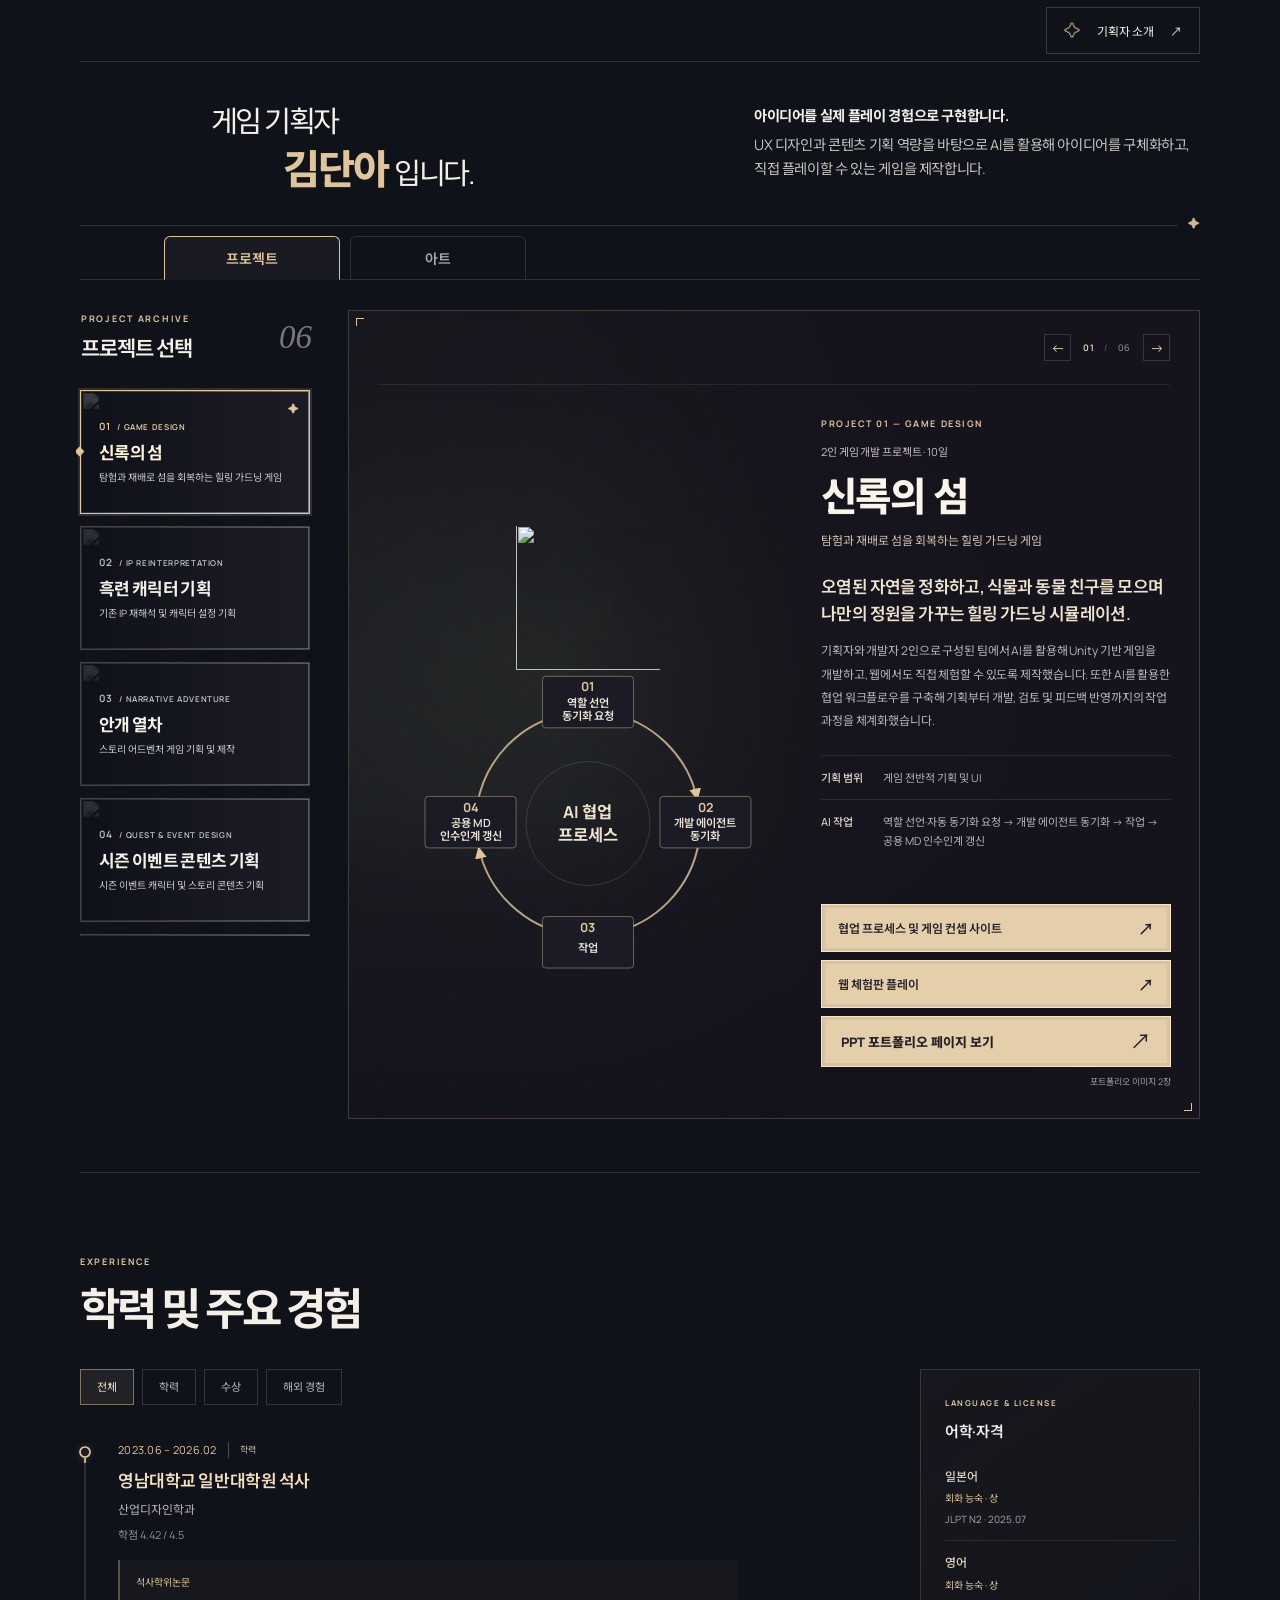
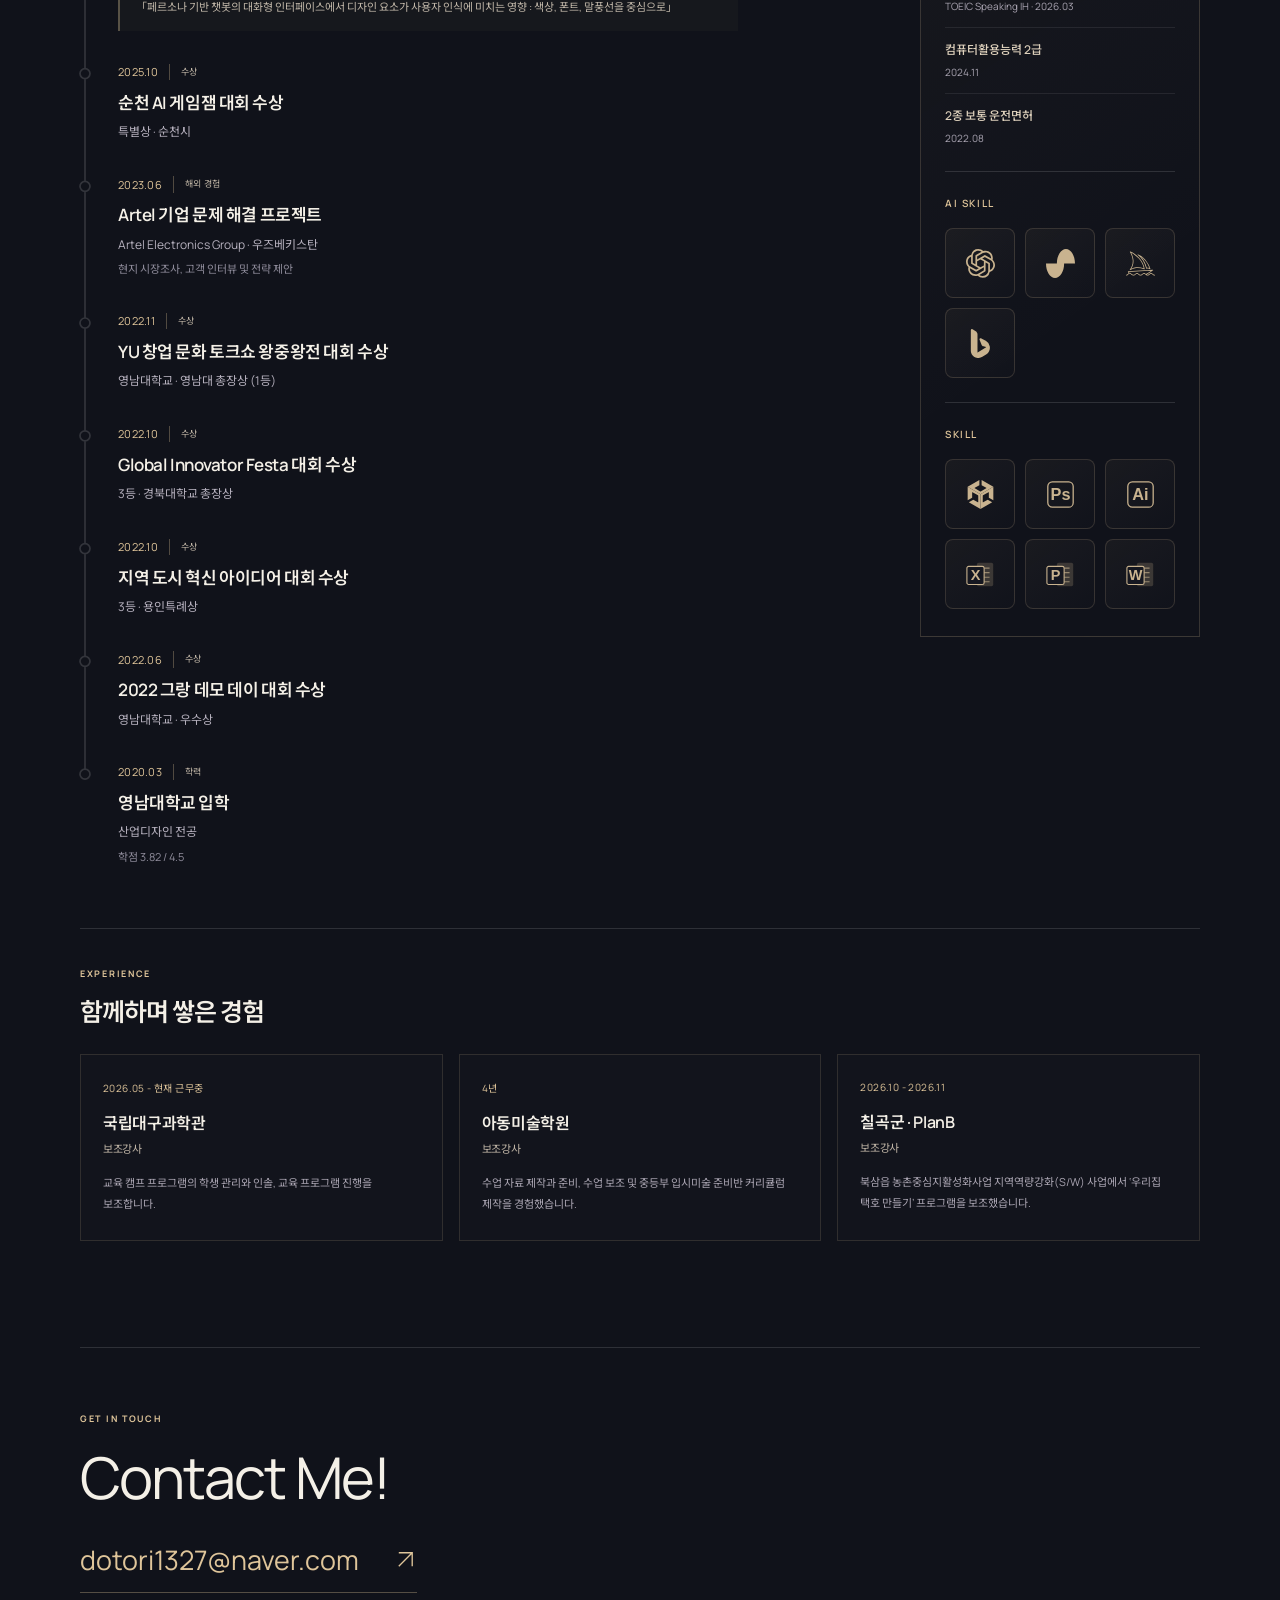
==== commit fae7f836: "Adjust gallery rows and remove two illustrations" ====
--- a/index.html
+++ b/index.html
@@ -346,6 +346,10 @@
             <img src="assets/art-gallery/29-thumb.webp" alt="" loading="lazy" decoding="async">
             <span>일러스트 11 <span aria-hidden="true">↗</span></span>
           </button>
+          <button type="button" class="portfolio-art-item" aria-haspopup="dialog" data-full="assets/art-gallery/28.webp" style="--art-mask: url(assets/art-gallery/28-mask.png)">
+            <img src="assets/art-gallery/28-thumb.webp" alt="" loading="lazy" decoding="async">
+            <span>일러스트 14 <span aria-hidden="true">↗</span></span>
+          </button>
           <button type="button" class="portfolio-art-item" aria-haspopup="dialog" data-full="assets/art-gallery/49.webp">
             <img src="assets/art-gallery/49-thumb.webp" alt="" loading="lazy" decoding="async">
             <span>일러스트 05 <span aria-hidden="true">↗</span></span>
@@ -354,6 +358,10 @@
             <img src="assets/art-gallery/68-thumb.webp" alt="" loading="lazy" decoding="async">
             <span>일러스트 07 <span aria-hidden="true">↗</span></span>
           </button>
+          <button type="button" class="portfolio-art-item" aria-haspopup="dialog" data-full="assets/art-gallery/87.webp" style="--art-mask: url(assets/art-gallery/87-mask.png)">
+            <img src="assets/art-gallery/87-thumb.webp" alt="" loading="lazy" decoding="async">
+            <span>일러스트 33 <span aria-hidden="true">↗</span></span>
+          </button>
           <button type="button" class="portfolio-art-item" aria-haspopup="dialog" data-full="assets/art-gallery/23.webp?v=gallery-106">
             <img src="assets/art-gallery/23-thumb.webp?v=gallery-106" alt="" loading="lazy" decoding="async">
             <span>일러스트 13 <span aria-hidden="true">↗</span></span>
@@ -362,38 +370,30 @@
             <img src="assets/art-gallery/09-thumb.webp" alt="" loading="lazy" decoding="async">
             <span>일러스트 10 <span aria-hidden="true">↗</span></span>
           </button>
-          <button type="button" class="portfolio-art-item" aria-haspopup="dialog" data-full="assets/art-gallery/85.webp">
-            <img src="assets/art-gallery/85-thumb.webp" alt="" loading="lazy" decoding="async">
-            <span>일러스트 12 <span aria-hidden="true">↗</span></span>
+          <button type="button" class="portfolio-art-item" aria-haspopup="dialog" data-full="assets/art-gallery/25.webp" style="--art-mask: url(assets/art-gallery/25-mask.png)">
+            <img src="assets/art-gallery/25-thumb.webp" alt="" loading="lazy" decoding="async">
+            <span>일러스트 15 <span aria-hidden="true">↗</span></span>
+          </button>
+          <button type="button" class="portfolio-art-item" aria-haspopup="dialog" data-full="assets/art-gallery/46.webp">
+            <img src="assets/art-gallery/46-thumb.webp" alt="" loading="lazy" decoding="async">
+            <span>일러스트 17 <span aria-hidden="true">↗</span></span>
+          </button>
+          <button type="button" class="portfolio-art-item" aria-haspopup="dialog" data-full="assets/art-gallery/47.webp" style="--art-mask: url(assets/art-gallery/47-mask.png)">
+            <img src="assets/art-gallery/47-thumb.webp" alt="" loading="lazy" decoding="async">
+            <span>일러스트 18 <span aria-hidden="true">↗</span></span>
+          </button>
+          <button type="button" class="portfolio-art-item" aria-haspopup="dialog" data-full="assets/art-gallery/21.webp">
+            <img src="assets/art-gallery/21-thumb.webp" alt="" loading="lazy" decoding="async">
+            <span>일러스트 21 <span aria-hidden="true">↗</span></span>
+          </button>
+          <button type="button" class="portfolio-art-item" aria-haspopup="dialog" data-full="assets/art-gallery/55-textless.svg">
+            <img src="assets/art-gallery/55-thumb-textless.svg" alt="" loading="lazy" decoding="async">
+            <span>일러스트 06 <span aria-hidden="true">↗</span></span>
           </button>
           <button type="button" class="portfolio-art-item" aria-haspopup="dialog" data-full="assets/art-gallery/satisfied-duck.webp">
             <img src="assets/art-gallery/satisfied-duck-thumb.webp" alt="" loading="lazy" decoding="async">
             <span>일러스트 08 <span aria-hidden="true">↗</span></span>
           </button>
-          <button type="button" class="portfolio-art-item" aria-haspopup="dialog" data-full="assets/art-gallery/25.webp" style="--art-mask: url(assets/art-gallery/25-mask.png)">
-            <img src="assets/art-gallery/25-thumb.webp" alt="" loading="lazy" decoding="async">
-            <span>일러스트 15 <span aria-hidden="true">↗</span></span>
-          </button>
-          <button type="button" class="portfolio-art-item" aria-haspopup="dialog" data-full="assets/art-gallery/46.webp">
-            <img src="assets/art-gallery/46-thumb.webp" alt="" loading="lazy" decoding="async">
-            <span>일러스트 17 <span aria-hidden="true">↗</span></span>
-          </button>
-          <button type="button" class="portfolio-art-item" aria-haspopup="dialog" data-full="assets/art-gallery/47.webp" style="--art-mask: url(assets/art-gallery/47-mask.png)">
-            <img src="assets/art-gallery/47-thumb.webp" alt="" loading="lazy" decoding="async">
-            <span>일러스트 18 <span aria-hidden="true">↗</span></span>
-          </button>
-          <button type="button" class="portfolio-art-item" aria-haspopup="dialog" data-full="assets/art-gallery/21.webp">
-            <img src="assets/art-gallery/21-thumb.webp" alt="" loading="lazy" decoding="async">
-            <span>일러스트 21 <span aria-hidden="true">↗</span></span>
-          </button>
-          <button type="button" class="portfolio-art-item" aria-haspopup="dialog" data-full="assets/art-gallery/55-textless.svg">
-            <img src="assets/art-gallery/55-thumb-textless.svg" alt="" loading="lazy" decoding="async">
-            <span>일러스트 06 <span aria-hidden="true">↗</span></span>
-          </button>
-          <button type="button" class="portfolio-art-item" aria-haspopup="dialog" data-full="assets/art-gallery/28.webp" style="--art-mask: url(assets/art-gallery/28-mask.png)">
-            <img src="assets/art-gallery/28-thumb.webp" alt="" loading="lazy" decoding="async">
-            <span>일러스트 14 <span aria-hidden="true">↗</span></span>
-          </button>
           <button type="button" class="portfolio-art-item" aria-haspopup="dialog" data-full="assets/art-gallery/36.webp" style="--art-mask: url(assets/art-gallery/36-mask.png?v=textless)">
             <img src="assets/art-gallery/36-thumb.webp" alt="" loading="lazy" decoding="async">
             <span>일러스트 22 <span aria-hidden="true">↗</span></span>
@@ -406,10 +406,6 @@
             <img src="assets/art-gallery/38-thumb.webp" alt="" loading="lazy" decoding="async">
             <span>일러스트 24 <span aria-hidden="true">↗</span></span>
           </button>
-          <button type="button" class="portfolio-art-item" aria-haspopup="dialog" data-full="assets/art-gallery/52.webp" style="--art-mask: url(assets/art-gallery/52-mask.png)" data-tall="true">
-            <img src="assets/art-gallery/52-thumb.webp" alt="" loading="lazy" decoding="async">
-            <span>일러스트 25 <span aria-hidden="true">↗</span></span>
-          </button>
           <button type="button" class="portfolio-art-item" aria-haspopup="dialog" data-full="assets/art-gallery/64.webp">
             <img src="assets/art-gallery/64-thumb.webp" alt="" loading="lazy" decoding="async">
             <span>일러스트 27 <span aria-hidden="true">↗</span></span>
@@ -425,10 +421,6 @@
           <button type="button" class="portfolio-art-item" aria-haspopup="dialog" data-full="assets/art-gallery/60.webp">
             <img src="assets/art-gallery/60-thumb.webp" alt="" loading="lazy" decoding="async">
             <span>일러스트 32 <span aria-hidden="true">↗</span></span>
-          </button>
-          <button type="button" class="portfolio-art-item" aria-haspopup="dialog" data-full="assets/art-gallery/87.webp" style="--art-mask: url(assets/art-gallery/87-mask.png)">
-            <img src="assets/art-gallery/87-thumb.webp" alt="" loading="lazy" decoding="async">
-            <span>일러스트 33 <span aria-hidden="true">↗</span></span>
           </button>
           <button type="button" class="portfolio-art-item" aria-haspopup="dialog" data-full="assets/art-gallery/18.webp">
             <img src="assets/art-gallery/18-thumb.webp" alt="" loading="lazy" decoding="async">
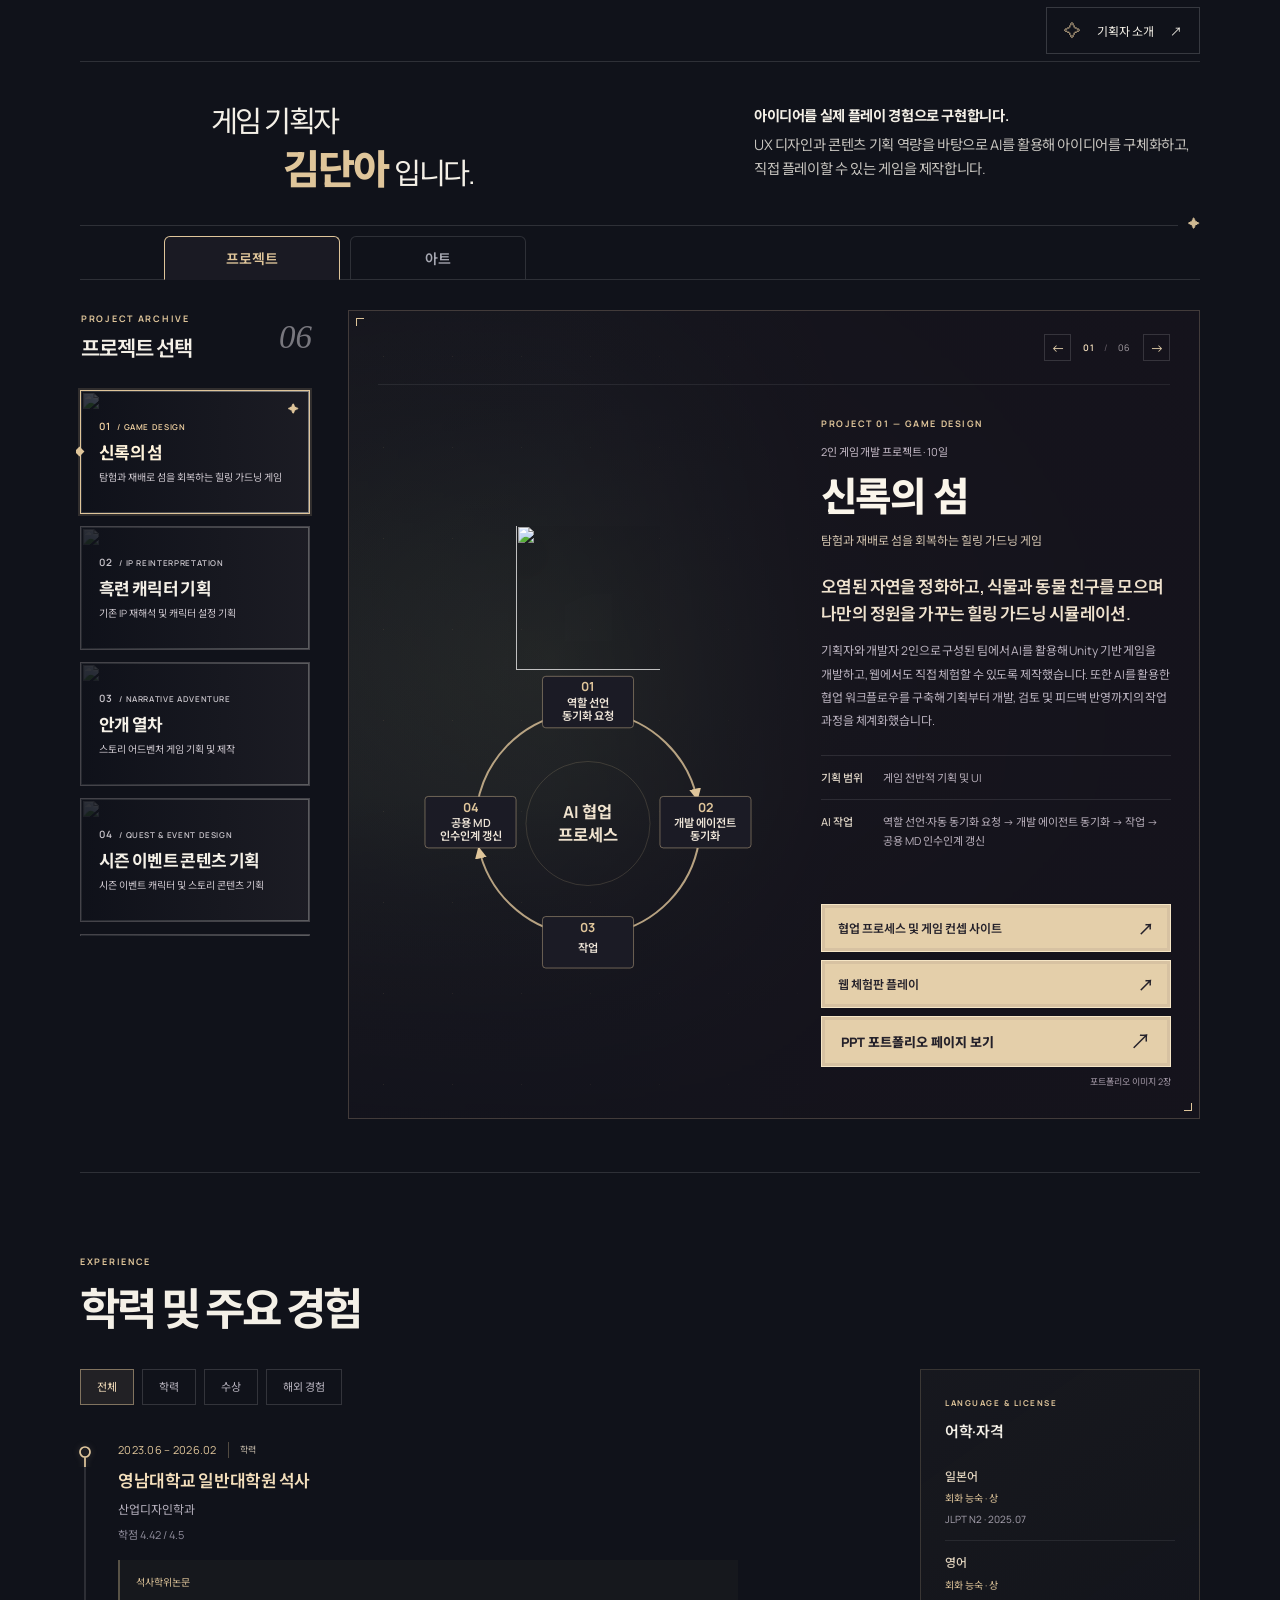
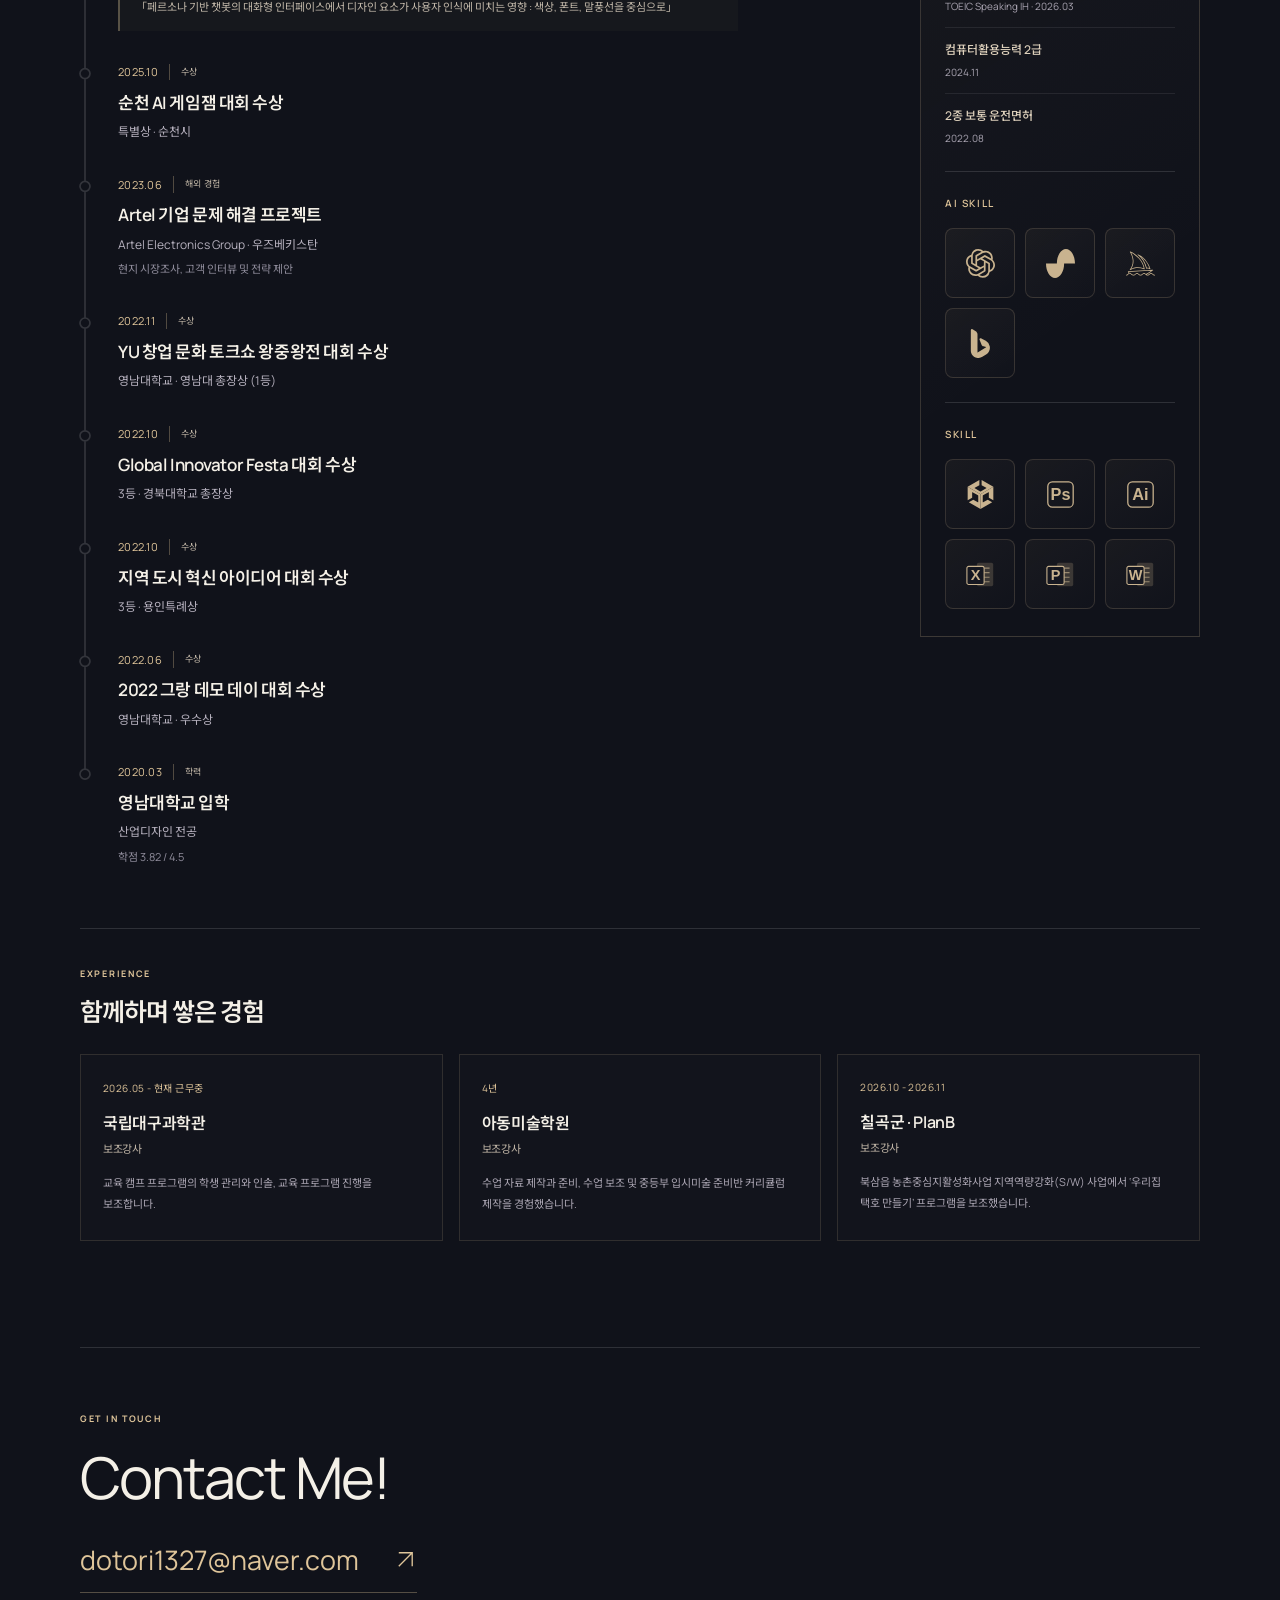
==== commit def5bc22: "Connect portfolio to Google Analytics 4" ====
--- a/index.html
+++ b/index.html
@@ -2,6 +2,13 @@
 <html lang="ko">
 <head>
   <meta charset="utf-8">
+  <script async src="https://www.googletagmanager.com/gtag/js?id=G-WSPNLN1T4S"></script>
+  <script>
+    window.dataLayer = window.dataLayer || [];
+    function gtag() { window.dataLayer.push(arguments); }
+    gtag('js', new Date());
+    gtag('config', 'G-WSPNLN1T4S');
+  </script>
   <meta name="viewport" content="width=device-width, initial-scale=1">
   <meta name="theme-color" content="#10121a">
   <meta name="description" content="아이디어를 실제 플레이 경험으로 구현합니다. UX 디자인과 콘텐츠 기획 역량을 바탕으로 AI를 활용해 아이디어를 구체화하고, 직접 플레이할 수 있는 게임을 제작합니다.">
